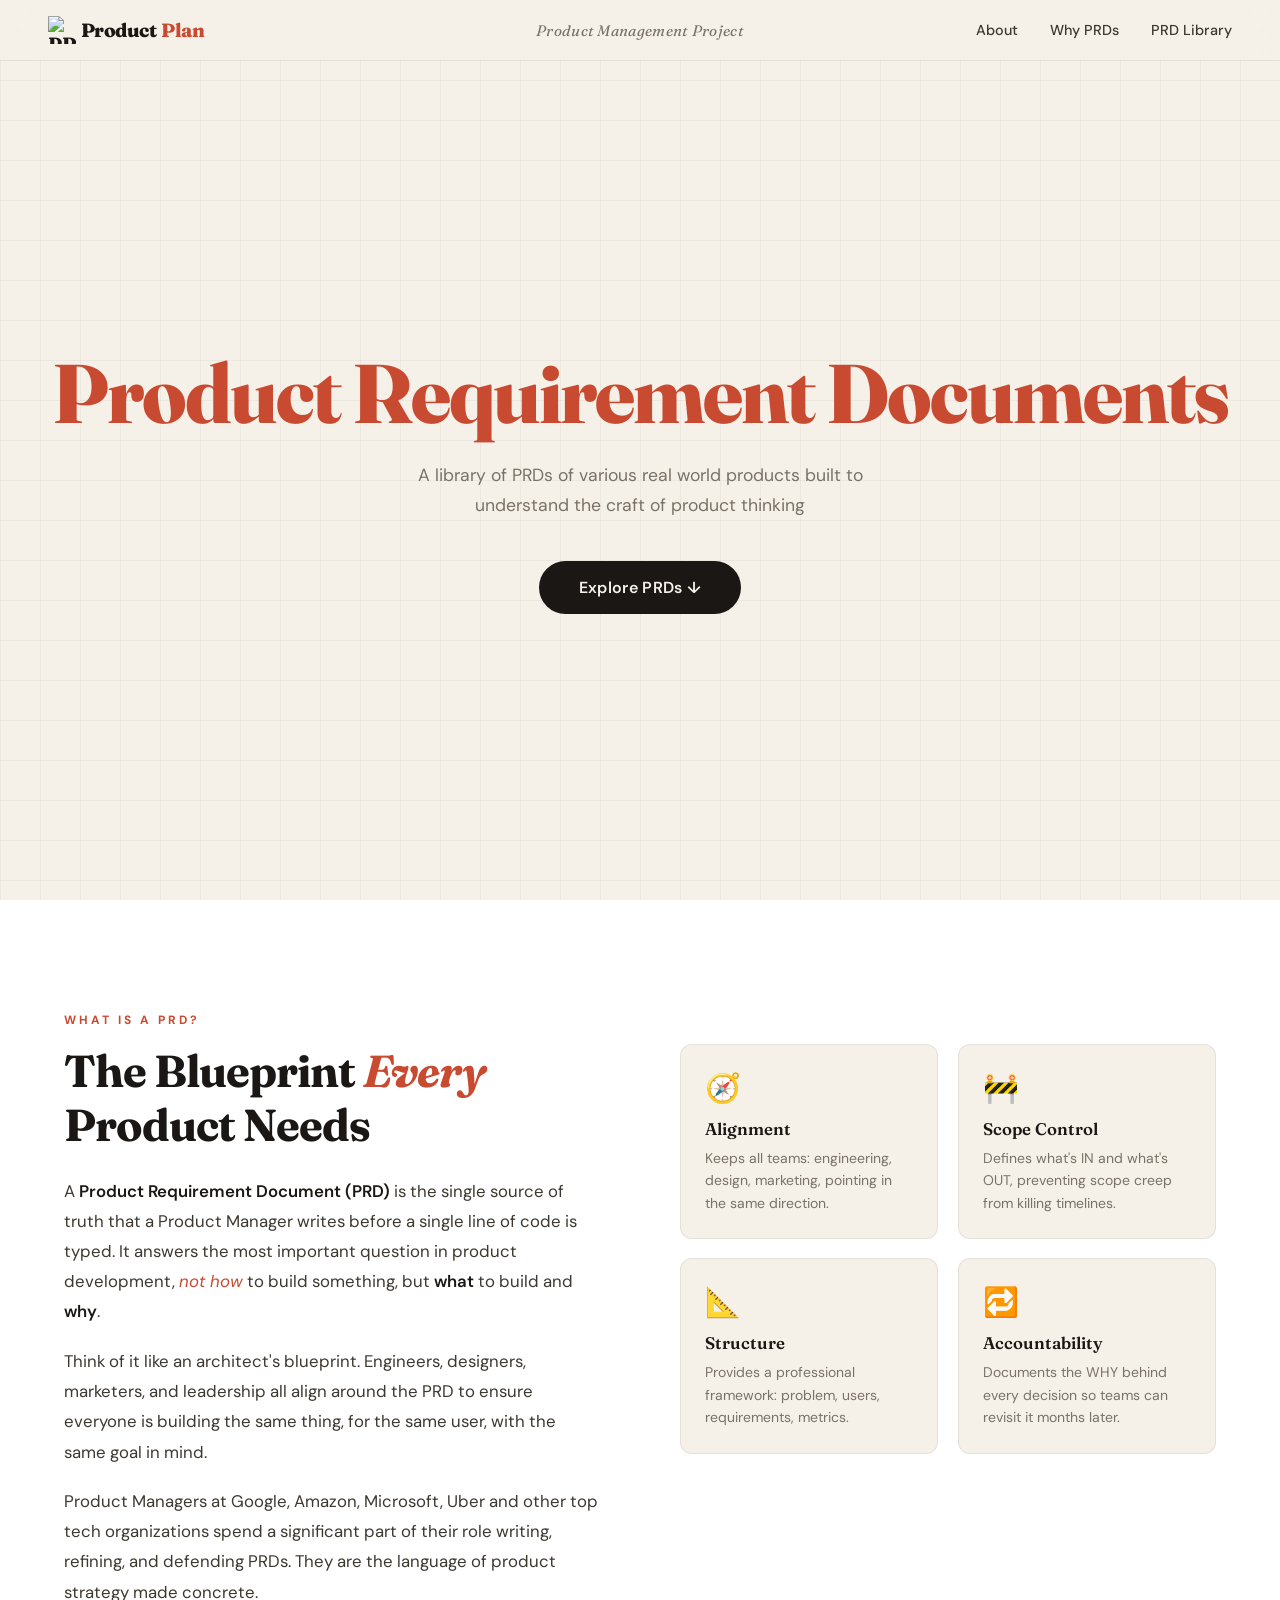
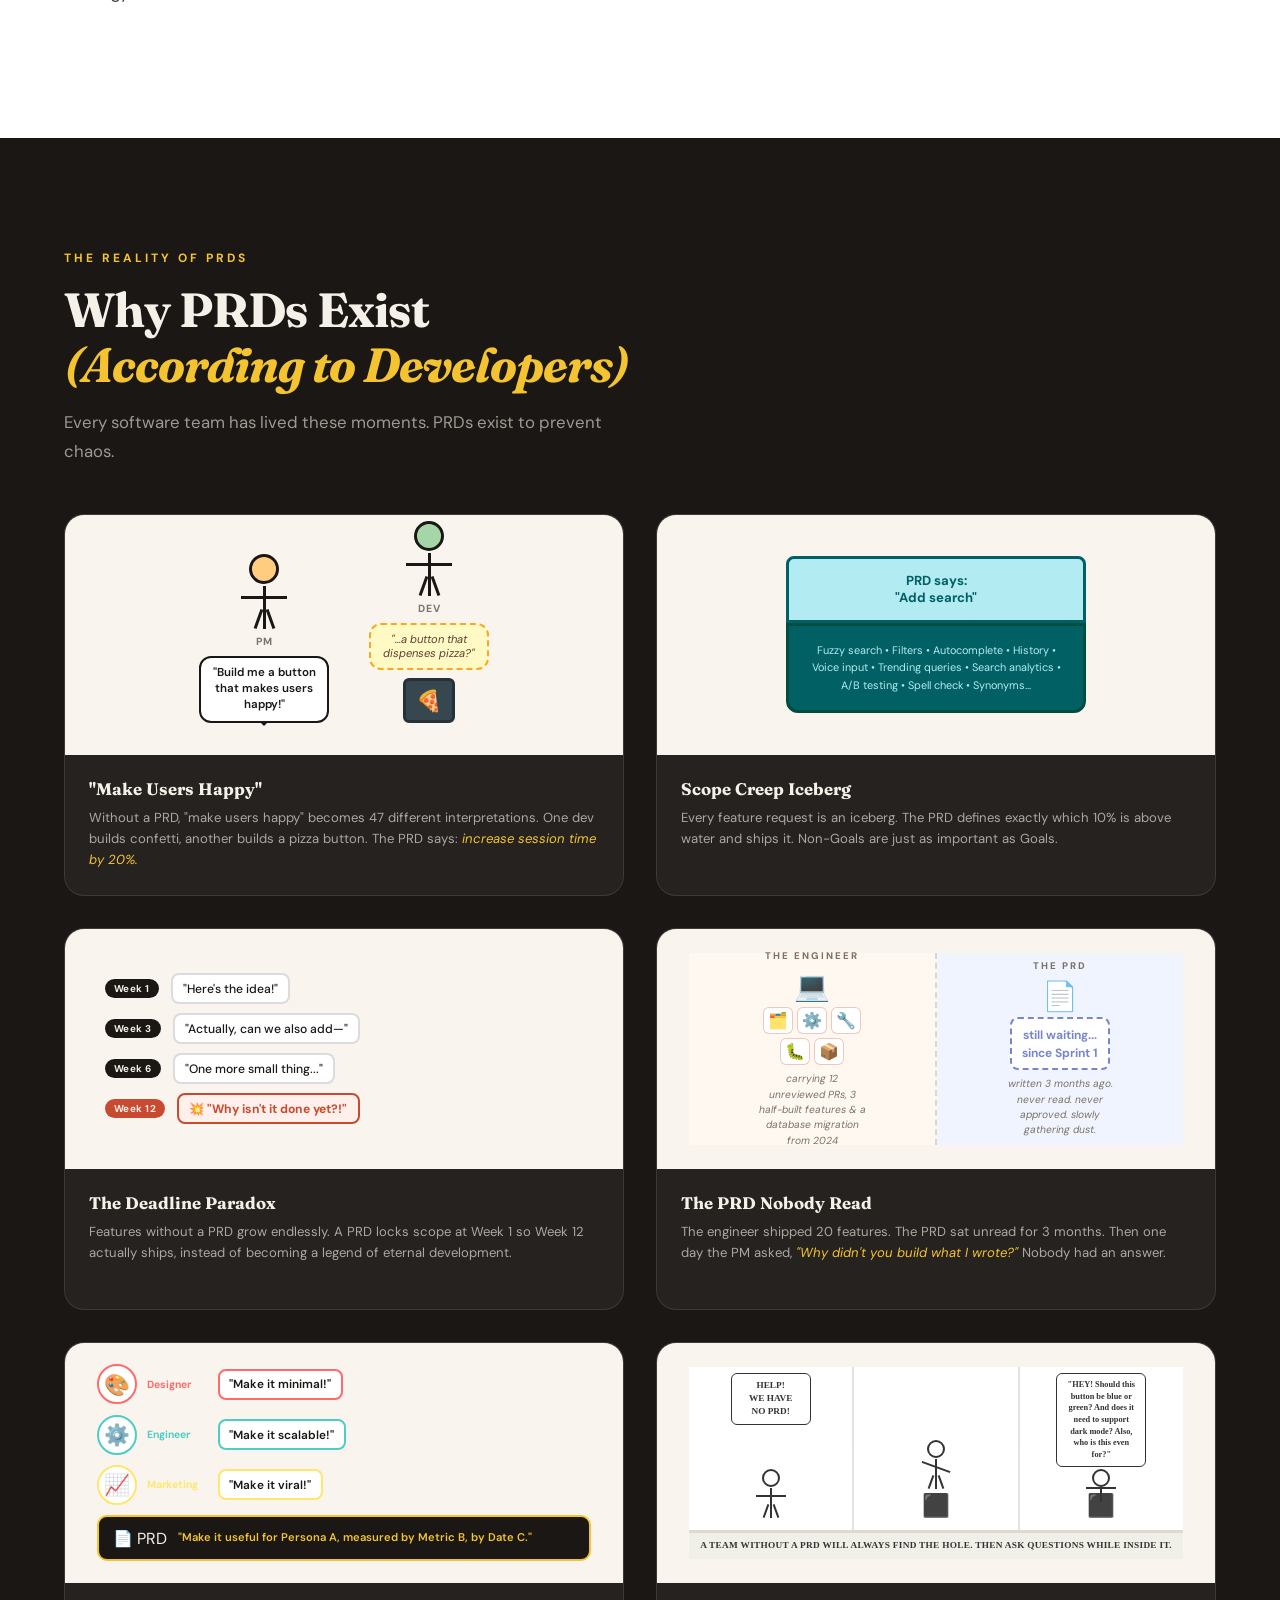
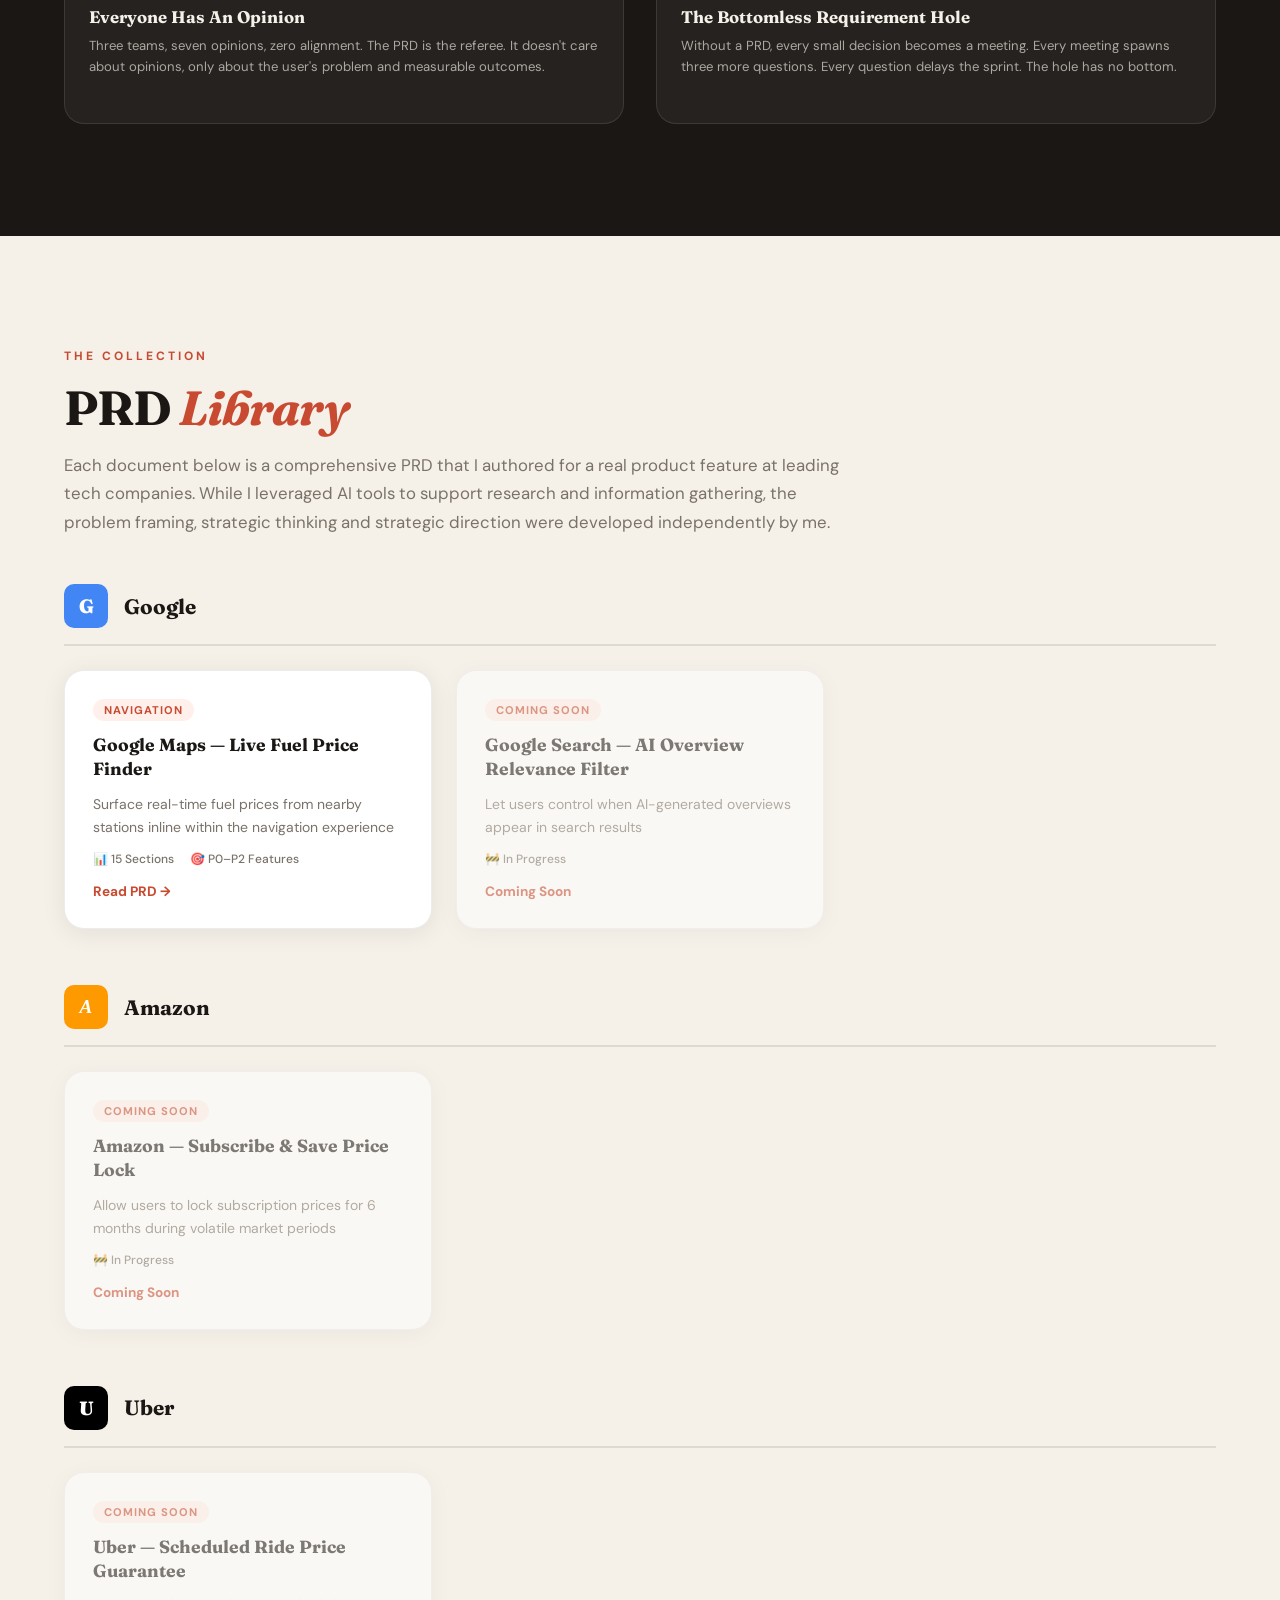
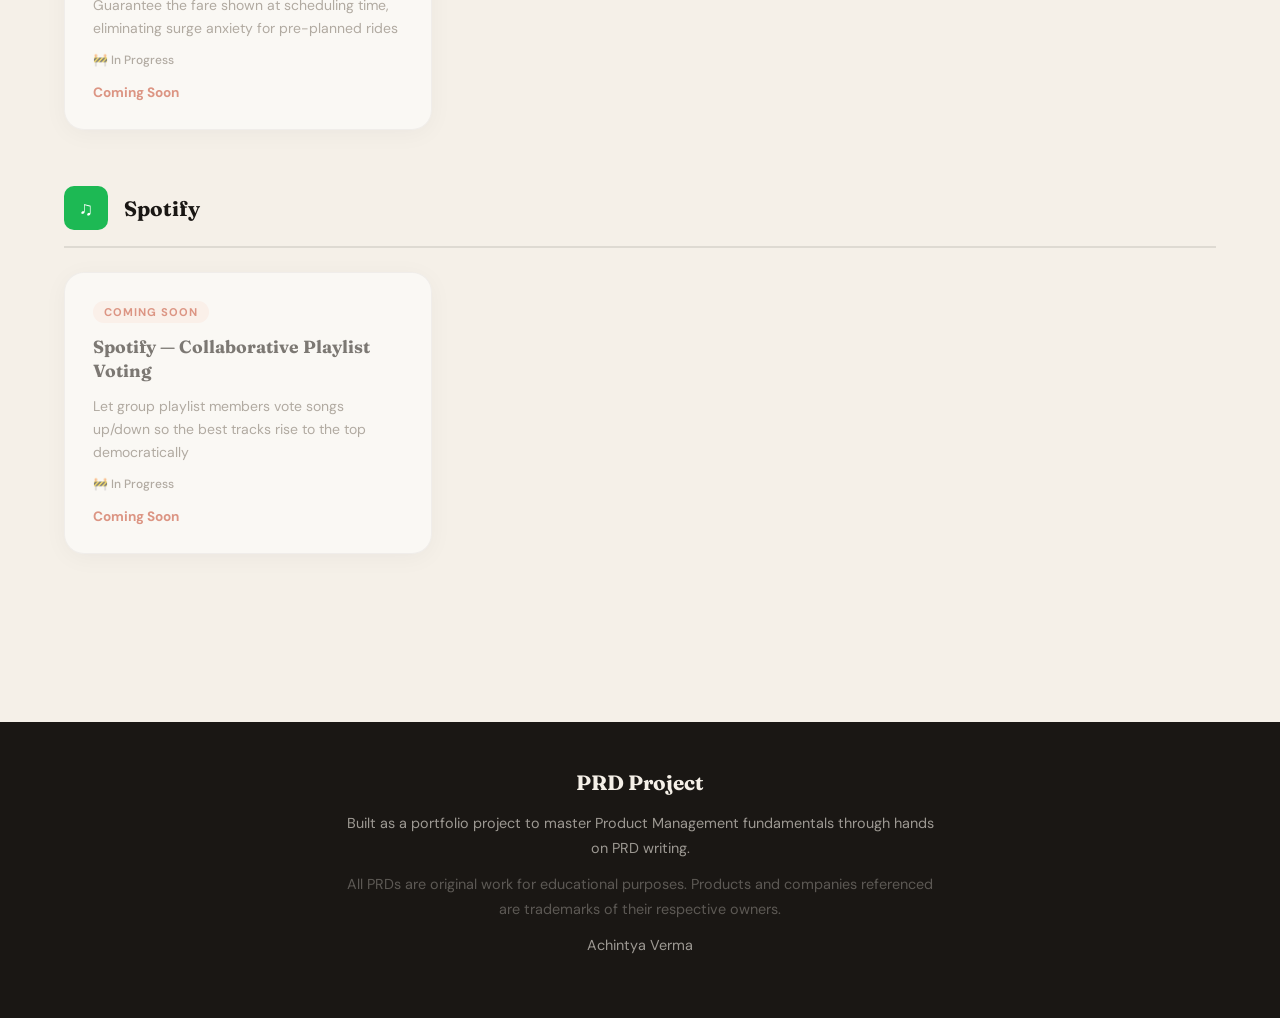
==== index.html @ 8b366113 "Updated code 2" ====
<!DOCTYPE html>
<html lang="en">
<head>
  <meta charset="UTF-8" />
  <meta name="viewport" content="width=device-width, initial-scale=1.0"/>
  <title>PRD Project — Product Requirement Documents</title>
  <link rel="stylesheet" href="style.css" />
  <link rel="preconnect" href="https://fonts.googleapis.com">
  <link rel="preconnect" href="https://fonts.gstatic.com" crossorigin>
  <link href="https://fonts.googleapis.com/css2?family=Fraunces:ital,opsz,wght@0,9..144,300;0,9..144,600;0,9..144,800;1,9..144,400&family=DM+Sans:wght@300;400;500&display=swap" rel="stylesheet">
</head>
<body>

  <!-- NAV -->
  <nav class="navbar">
    <a href="index.html" class="nav-logo">
      <img src="https://cdn-icons-png.flaticon.com/512/2921/2921222.png" alt="PRD Logo" class="nav-logo-img"/>
      Product <span>Plan</span>
    </a>
    <div class="nav-center">
      <span class="nav-tagline">Product Management Project</span>
    </div>
    <div class="nav-links">
      <a href="#about">About</a>
      <a href="#comics">Why PRDs</a>
      <a href="#prds">PRD Library</a>
    </div>
  </nav>

  <!-- HERO -->
  <header class="hero">
    <div class="hero-bg-grid"></div>
    <div class="hero-content">
      <h1 class="hero-title">Product Requirement Documents</h1>
      <p class="hero-subtitle">A library of PRDs of various real world products built to understand the craft of product thinking</p>
      <a href="#prds" class="hero-cta">Explore PRDs ↓</a>
    </div>
  </header>

  <!-- ABOUT PRDs -->
  <section class="about" id="about">
    <div class="section-label">What is a PRD?</div>
    <div class="about-grid">
      <div class="about-text">
        <h2>The Blueprint <em>Every</em> Product Needs</h2>
        <p>A <strong>Product Requirement Document (PRD)</strong> is the single source of truth that a Product Manager writes before a single line of code is typed. It answers the most important question in product development, <em>not how</em> to build something, but <strong>what</strong> to build and <strong>why</strong>.</p>
        <p>Think of it like an architect's blueprint. Engineers, designers, marketers, and leadership all align around the PRD to ensure everyone is building the same thing, for the same user, with the same goal in mind.</p>
        <p>Product Managers at Google, Amazon, Microsoft, Uber and other top tech organizations spend a significant part of their role writing, refining, and defending PRDs. They are the language of product strategy made concrete.</p>
      </div>
      <div class="about-cards">
        <div class="info-card">
          <span class="card-icon">🧭</span>
          <h3>Alignment</h3>
          <p>Keeps all teams: engineering, design, marketing, pointing in the same direction.</p>
        </div>
        <div class="info-card">
          <span class="card-icon">🚧</span>
          <h3>Scope Control</h3>
          <p>Defines what's IN and what's OUT, preventing scope creep from killing timelines.</p>
        </div>
        <div class="info-card">
          <span class="card-icon">📐</span>
          <h3>Structure</h3>
          <p>Provides a professional framework: problem, users, requirements, metrics.</p>
        </div>
        <div class="info-card">
          <span class="card-icon">🔁</span>
          <h3>Accountability</h3>
          <p>Documents the WHY behind every decision so teams can revisit it months later.</p>
        </div>
      </div>
    </div>
  </section>

  <!-- COMIC SECTION -->
  <section class="comics" id="comics">
    <div class="section-label">The Reality of PRDs</div>
    <h2 class="section-title">Why PRDs Exist<br/><em>(According to Developers)</em></h2>
    <p class="section-subtitle">Every software team has lived these moments. PRDs exist to prevent chaos.</p>

    <div class="comics-grid">

      <!-- Comic 1 — Make Users Happy -->
      <div class="comic-card">
        <div class="comic-illustration">
          <div class="comic-scene scene-1">
            <div class="comic-panel">
              <div class="stick-figure pm">
                <div class="head"></div><div class="body"></div><div class="arms"></div><div class="legs"></div>
                <div class="label">PM</div>
              </div>
              <div class="speech-bubble">"Build me a button that makes users happy!"</div>
            </div>
            <div class="comic-panel">
              <div class="stick-figure dev">
                <div class="head"></div><div class="body"></div><div class="arms"></div><div class="legs"></div>
                <div class="label">DEV</div>
              </div>
              <div class="thought-bubble">"...a button that dispenses pizza?"</div>
              <div class="monitor">
                <div class="screen">🍕</div>
              </div>
            </div>
          </div>
        </div>
        <div class="comic-caption">
          <h3>"Make Users Happy"</h3>
          <p>Without a PRD, "make users happy" becomes 47 different interpretations. One dev builds confetti, another builds a pizza button. The PRD says: <em>increase session time by 20%.</em></p>
        </div>
      </div>

      <!-- Comic 2 — Scope Creep Iceberg -->
      <div class="comic-card">
        <div class="comic-illustration">
          <div class="comic-scene scene-2">
            <div class="iceberg">
              <div class="ice-top">
                <span>PRD says:<br/>"Add search"</span>
              </div>
              <div class="ice-bottom">
                <span>Fuzzy search • Filters • Autocomplete • History • Voice input • Trending queries • Search analytics • A/B testing • Spell check • Synonyms...</span>
              </div>
            </div>
          </div>
        </div>
        <div class="comic-caption">
          <h3>Scope Creep Iceberg</h3>
          <p>Every feature request is an iceberg. The PRD defines exactly which 10% is above water and ships it. Non-Goals are just as important as Goals.</p>
        </div>
      </div>

      <!-- Comic 3 — Deadline Paradox -->
      <div class="comic-card">
        <div class="comic-illustration">
          <div class="comic-scene scene-3">
            <div class="timeline-comic">
              <div class="timeline-item">
                <div class="week-badge">Week 1</div>
                <div class="bubble">"Here's the idea!"</div>
              </div>
              <div class="timeline-item">
                <div class="week-badge">Week 3</div>
                <div class="bubble">"Actually, can we also add—"</div>
              </div>
              <div class="timeline-item">
                <div class="week-badge">Week 6</div>
                <div class="bubble">"One more small thing..."</div>
              </div>
              <div class="timeline-item boom">
                <div class="week-badge red">Week 12</div>
                <div class="bubble red-bubble">💥 "Why isn't it done yet?!"</div>
              </div>
            </div>
          </div>
        </div>
        <div class="comic-caption">
          <h3>The Deadline Paradox</h3>
          <p>Features without a PRD grow endlessly. A PRD locks scope at Week 1 so Week 12 actually ships, instead of becoming a legend of eternal development.</p>
        </div>
      </div>

      <!-- Comic 4 — The Side Quest (inspired by reference image) -->
      <div class="comic-card">
        <div class="comic-illustration">
          <div class="comic-scene scene-4">
            <div class="sidequest-comic">
              <div class="sq-panel sq-left">
                <div class="sq-label">THE ENGINEER</div>
                <div class="sq-figure">
                  <div class="sq-character eng-char">
                    <div class="sq-head">💻</div>
                    <div class="sq-body-row">
                      <div class="sq-item">🗂️</div>
                      <div class="sq-item">⚙️</div>
                      <div class="sq-item">🔧</div>
                      <div class="sq-item">🐛</div>
                      <div class="sq-item">📦</div>
                    </div>
                    <div class="sq-caption-inner">carrying 12 unreviewed PRs, 3 half-built features & a database migration from 2024</div>
                  </div>
                </div>
              </div>
              <div class="sq-divider"></div>
              <div class="sq-panel sq-right">
                <div class="sq-label">THE PRD</div>
                <div class="sq-figure">
                  <div class="sq-character prd-char">
                    <div class="sq-head">📄</div>
                    <div class="sq-waiting">still waiting...<br/>since Sprint 1</div>
                    <div class="sq-caption-inner">written 3 months ago. never read. never approved. slowly gathering dust.</div>
                  </div>
                </div>
              </div>
            </div>
          </div>
        </div>
        <div class="comic-caption">
          <h3>The PRD Nobody Read</h3>
          <p>The engineer shipped 20 features. The PRD sat unread for 3 months. Then one day the PM asked, <em>"Why didn't you build what I wrote?"</em> Nobody had an answer.</p>
        </div>
      </div>

      <!-- Comic 5 — Everyone has an opinion -->
      <div class="comic-card">
        <div class="comic-illustration">
          <div class="comic-scene scene-5">
            <div class="team-chaos">
              <div class="chaos-figure" style="--c:#FF6B6B">
                <div class="chaos-head">🎨</div>
                <div class="chaos-label">Designer</div>
                <div class="chaos-thought">"Make it minimal!"</div>
              </div>
              <div class="chaos-figure" style="--c:#4ECDC4">
                <div class="chaos-head">⚙️</div>
                <div class="chaos-label">Engineer</div>
                <div class="chaos-thought">"Make it scalable!"</div>
              </div>
              <div class="chaos-figure" style="--c:#FFE66D">
                <div class="chaos-head">📈</div>
                <div class="chaos-label">Marketing</div>
                <div class="chaos-thought">"Make it viral!"</div>
              </div>
              <div class="prd-hero">
                <div class="prd-badge">📄 PRD</div>
                <div class="prd-text">"Make it useful for Persona A, measured by Metric B, by Date C."</div>
              </div>
            </div>
          </div>
        </div>
        <div class="comic-caption">
          <h3>Everyone Has An Opinion</h3>
          <p>Three teams, seven opinions, zero alignment. The PRD is the referee. It doesn't care about opinions, only about the user's problem and measurable outcomes.</p>
        </div>
      </div>

      <!-- Comic 6 — The "Help I fell down a hole" inspired comic -->
      <div class="comic-card">
        <div class="comic-illustration">
          <div class="comic-scene scene-6">
            <div class="xkcd-comic">
              <div class="xkcd-panel xkcd-p1">
                <div class="xkcd-stick">
                  <div class="xk-head"></div><div class="xk-body"></div><div class="xk-arms"></div><div class="xk-legs"></div>
                </div>
                <div class="xkcd-bubble">HELP!<br/>WE HAVE<br/>NO PRD!</div>
              </div>
              <div class="xkcd-panel xkcd-p2">
                <div class="xkcd-stick running">
                  <div class="xk-head"></div><div class="xk-body"></div><div class="xk-arms"></div><div class="xk-legs"></div>
                </div>
                <div class="xkcd-hole">⬛</div>
              </div>
              <div class="xkcd-panel xkcd-p3">
                <div class="xkcd-stick crouching">
                  <div class="xk-head"></div><div class="xk-body short"></div><div class="xk-arms"></div>
                </div>
                <div class="xkcd-hole">⬛</div>
                <div class="xkcd-bubble small">"HEY! Should this button be blue or green? And does it need to support dark mode? Also, who is this even for?"</div>
              </div>
            </div>
            <div class="xkcd-caption-bar">A TEAM WITHOUT A PRD WILL ALWAYS FIND THE HOLE. THEN ASK QUESTIONS WHILE INSIDE IT.</div>
          </div>
        </div>
        <div class="comic-caption">
          <h3>The Bottomless Requirement Hole</h3>
          <p>Without a PRD, every small decision becomes a meeting. Every meeting spawns three more questions. Every question delays the sprint. The hole has no bottom.</p>
        </div>
      </div>

    </div>
  </section>

  <!-- PRD LIBRARY -->
  <section class="prd-library" id="prds">
    <div class="section-label">The Collection</div>
    <h2 class="section-title">PRD <em>Library</em></h2>
    <p class="section-subtitle">Each document below is a comprehensive PRD that 
    I authored for a real product feature at leading tech companies. While I leveraged AI tools to support 
    research and information gathering, the problem framing, strategic thinking and strategic direction were 
    developed independently by me.</p>

    <div class="company-group">
      <div class="company-header">
        <div class="company-logo google">G</div>
        <h3>Google</h3>
      </div>
      <div class="prd-cards">
        <a href="pages/google-maps-fuel.html" class="prd-card">
          <div class="prd-card-tag">Navigation</div>
          <h4>Google Maps — Live Fuel Price Finder</h4>
          <p>Surface real-time fuel prices from nearby stations inline within the navigation experience</p>
          <div class="prd-card-meta">
            <span>📊 15 Sections</span>
            <span>🎯 P0–P2 Features</span>
          </div>
          <div class="prd-card-arrow">Read PRD →</div>
        </a>
        <a href="pages/coming-soon.html" class="prd-card faded">
          <div class="prd-card-tag">Coming Soon</div>
          <h4>Google Search — AI Overview Relevance Filter</h4>
          <p>Let users control when AI-generated overviews appear in search results</p>
          <div class="prd-card-meta"><span>🚧 In Progress</span></div>
          <div class="prd-card-arrow">Coming Soon</div>
        </a>
      </div>
    </div>

    <div class="company-group">
      <div class="company-header">
        <div class="company-logo amazon">A</div>
        <h3>Amazon</h3>
      </div>
      <div class="prd-cards">
        <a href="pages/coming-soon.html" class="prd-card faded">
          <div class="prd-card-tag">Coming Soon</div>
          <h4>Amazon — Subscribe &amp; Save Price Lock</h4>
          <p>Allow users to lock subscription prices for 6 months during volatile market periods</p>
          <div class="prd-card-meta"><span>🚧 In Progress</span></div>
          <div class="prd-card-arrow">Coming Soon</div>
        </a>
      </div>
    </div>

    <div class="company-group">
      <div class="company-header">
        <div class="company-logo uber">U</div>
        <h3>Uber</h3>
      </div>
      <div class="prd-cards">
        <a href="pages/coming-soon.html" class="prd-card faded">
          <div class="prd-card-tag">Coming Soon</div>
          <h4>Uber — Scheduled Ride Price Guarantee</h4>
          <p>Guarantee the fare shown at scheduling time, eliminating surge anxiety for pre-planned rides</p>
          <div class="prd-card-meta"><span>🚧 In Progress</span></div>
          <div class="prd-card-arrow">Coming Soon</div>
        </a>
      </div>
    </div>

    <div class="company-group">
      <div class="company-header">
        <div class="company-logo spotify">♫</div>
        <h3>Spotify</h3>
      </div>
      <div class="prd-cards">
        <a href="pages/coming-soon.html" class="prd-card faded">
          <div class="prd-card-tag">Coming Soon</div>
          <h4>Spotify — Collaborative Playlist Voting</h4>
          <p>Let group playlist members vote songs up/down so the best tracks rise to the top democratically</p>
          <div class="prd-card-meta"><span>🚧 In Progress</span></div>
          <div class="prd-card-arrow">Coming Soon</div>
        </a>
      </div>
    </div>

  </section>

  <!-- FOOTER -->
  <footer class="footer">
    <div class="footer-inner">
      <div class="footer-brand">PRD Project</div>
      <p>Built as a portfolio project to master Product Management fundamentals through hands on PRD writing.</p>
      <p class="footer-note">All PRDs are original work for educational purposes. Products and companies referenced are trademarks of their respective owners.</p>
      <p>Achintya Verma</p>
    </div>
  </footer>

</body>
</html>
---- style.css ----
/* =========================================
   PRD PROJECT — Global Stylesheet
   Theme: Editorial / Magazine meets Tech
   Fonts: Fraunces (display) + DM Sans (body)
   ========================================= */

:root {
  --cream: #F5F0E8;
  --cream-dark: #EDE8DC;
  --ink: #1A1714;
  --ink-light: #3D3830;
  --ink-muted: #7A7268;
  --accent: #C84B31;
  --accent-warm: #E8652A;
  --accent-light: #FFF0EB;
  --green: #2D6A4F;
  --green-light: #E8F4EF;
  --blue: #1B4F8A;
  --blue-light: #EAF1FB;
  --yellow: #F4C430;
  --yellow-light: #FEFAE0;

  --radius: 12px;
  --radius-lg: 20px;
  --shadow: 0 4px 24px rgba(26,23,20,0.08);
  --shadow-hover: 0 12px 40px rgba(26,23,20,0.16);
}

* { margin: 0; padding: 0; box-sizing: border-box; }
html { scroll-behavior: smooth; }

body {
  font-family: 'DM Sans', sans-serif;
  background: var(--cream);
  color: var(--ink);
  overflow-x: hidden;
}

h1, h2, h3 { font-family: 'Fraunces', serif; }
em { font-style: italic; color: var(--accent); }

/* ============ NAVBAR ============ */
.navbar {
  position: fixed;
  top: 0; left: 0; right: 0;
  z-index: 100;
  display: grid;
  grid-template-columns: 1fr 1fr 1fr;
  align-items: center;
  padding: 1rem 3rem;
  background: rgba(245, 240, 232, 0.92);
  backdrop-filter: blur(12px);
  border-bottom: 1px solid rgba(26,23,20,0.08);
}

.nav-logo {
  display: flex;
  align-items: center;
  gap: 0.3rem;
  font-family: 'Fraunces', serif;
  font-size: 1.2rem;
  font-weight: 800;
  color: var(--ink);
  text-decoration: none;
  letter-spacing: -0.5px;
  justify-self: start;
}
.nav-logo-img {
  width: 28px;
  height: 28px;
  object-fit: contain;
}
.nav-logo span { color: var(--accent); }

.nav-center {
  justify-self: center;
  text-align: center;
}
.nav-tagline {
  font-family: 'Fraunces', serif;
  font-size: 0.95rem;
  font-weight: 400;
  font-style: italic;
  color: var(--ink-muted);
  letter-spacing: 0.3px;
  white-space: nowrap;
}

.nav-links {
  display: flex;
  gap: 2rem;
  justify-self: end;
}
.nav-links a {
  font-size: 0.9rem;
  font-weight: 500;
  color: var(--ink-light);
  text-decoration: none;
  transition: color 0.2s;
}
.nav-links a:hover { color: var(--accent); }

/* ============ HERO ============ */
.hero {
  min-height: 100vh;
  display: flex;
  align-items: center;
  justify-content: center;
  padding: 8rem 4rem 4rem;
  position: relative;
  overflow: hidden;
}

.hero-bg-grid {
  position: absolute;
  inset: 0;
  background-image:
    linear-gradient(rgba(26,23,20,0.04) 1px, transparent 1px),
    linear-gradient(90deg, rgba(26,23,20,0.04) 1px, transparent 1px);
  background-size: 40px 40px;
  pointer-events: none;
}

.hero-content {
  position: relative;
  z-index: 1;
  text-align: center;
  max-width: 900px;
  display: flex;
  flex-direction: column;
  align-items: center;
}

.hero-title {
  font-size: clamp(3rem, 6.5vw, 5.5rem);
  font-weight: 800;
  line-height: 1.05;
  letter-spacing: -2px;
  color: #C84B31;
  margin-bottom: 1.5rem;
  white-space: nowrap;
}
.hero-title em {
  font-style: italic;
  font-weight: 300;
}

.hero-subtitle {
  font-size: 1.1rem;
  line-height: 1.7;
  color: var(--ink-muted);
  max-width: 520px;
  margin-bottom: 2.5rem;
  text-align: center;
}

.hero-cta {
  display: inline-block;
  background: var(--ink);
  color: var(--cream);
  padding: 1rem 2.5rem;
  border-radius: 999px;
  font-weight: 600;
  font-size: 1rem;
  text-decoration: none;
  transition: all 0.3s;
  letter-spacing: 0.3px;
}
.hero-cta:hover {
  background: var(--accent);
  transform: translateY(-2px);
  box-shadow: 0 8px 32px rgba(200,75,49,0.3);
}

/* ============ SECTION COMMONS ============ */
.section-label {
  font-size: 0.75rem;
  font-weight: 700;
  letter-spacing: 3px;
  text-transform: uppercase;
  color: var(--accent);
  margin-bottom: 1rem;
}

.section-title {
  font-size: clamp(2rem, 4vw, 3rem);
  font-weight: 700;
  letter-spacing: -1px;
  line-height: 1.15;
  margin-bottom: 1rem;
  color: var(--ink);
}

.section-subtitle {
  font-size: 1.05rem;
  color: var(--ink-muted);
  line-height: 1.7;
  max-width: 560px;
  margin-bottom: 3rem;
}

/* ============ ABOUT ============ */
.about {
  padding: 7rem 4rem;
  background: white;
}

.about-grid {
  display: grid;
  grid-template-columns: 1fr 1fr;
  gap: 5rem;
  align-items: start;
  max-width: 1200px;
  margin: 0 auto;
}

.about-text h2 {
  font-size: clamp(2rem, 3.5vw, 2.8rem);
  font-weight: 700;
  letter-spacing: -1px;
  line-height: 1.2;
  margin-bottom: 1.5rem;
}

.about-text p {
  font-size: 1.05rem;
  line-height: 1.8;
  color: var(--ink-light);
  margin-bottom: 1.2rem;
}
.about-text strong { color: var(--ink); font-weight: 600; }

.about-cards {
  display: grid;
  grid-template-columns: 1fr 1fr;
  gap: 1.2rem;
}

.info-card {
  background: var(--cream);
  border-radius: var(--radius);
  padding: 1.5rem;
  border: 1px solid rgba(26,23,20,0.07);
  transition: all 0.25s;
}
.info-card:hover {
  transform: translateY(-4px);
  box-shadow: var(--shadow);
  background: white;
}
.card-icon { font-size: 1.8rem; display: block; margin-bottom: 0.75rem; }
.info-card h3 {
  font-family: 'Fraunces', serif;
  font-size: 1.05rem;
  font-weight: 600;
  margin-bottom: 0.5rem;
  color: var(--ink);
}
.info-card p {
  font-size: 0.875rem;
  line-height: 1.6;
  color: var(--ink-muted);
}

/* ============ COMICS ============ */
.comics {
  padding: 7rem 4rem;
  background: var(--ink);
  color: var(--cream);
}
.comics .section-label { color: var(--yellow); }
.comics .section-title { color: var(--cream); }
.comics .section-title em { color: var(--yellow); }
.comics .section-subtitle { color: rgba(245,240,232,0.6); }

.comics-grid {
  display: grid;
  grid-template-columns: 1fr 1fr;
  gap: 2rem;
  max-width: 1200px;
  margin: 0 auto;
}

.comic-card {
  background: rgba(255,255,255,0.05);
  border: 1px solid rgba(255,255,255,0.1);
  border-radius: var(--radius-lg);
  overflow: hidden;
  transition: all 0.3s;
  display: flex;
  flex-direction: column;
}
.comic-card:hover {
  background: rgba(255,255,255,0.08);
  transform: translateY(-4px);
  box-shadow: 0 16px 48px rgba(0,0,0,0.4);
}

/* Fixed equal heights for illustration + caption */
.comic-illustration {
  background: #F9F5EE;
  height: 240px;
  display: flex;
  align-items: center;
  justify-content: center;
  padding: 1.5rem 2rem;
  position: relative;
  overflow: hidden;
  flex-shrink: 0;
}

.comic-caption {
  padding: 1.5rem;
  height: 140px;
  display: flex;
  flex-direction: column;
  justify-content: flex-start;
  overflow: hidden;
}
.comic-caption h3 {
  font-family: 'Fraunces', serif;
  font-size: 1.05rem;
  font-weight: 700;
  color: var(--cream);
  margin-bottom: 0.5rem;
  flex-shrink: 0;
}
.comic-caption p {
  font-size: 0.82rem;
  line-height: 1.6;
  color: rgba(245,240,232,0.65);
  overflow: hidden;
  display: -webkit-box;
  -webkit-line-clamp: 3;
  -webkit-box-orient: vertical;
}
.comic-caption em { color: var(--yellow); font-style: italic; }

/* All comic scenes — center content */
.comic-scene {
  display: flex;
  align-items: center;
  justify-content: center;
  width: 100%;
  height: 100%;
}

/* Scene 1 — Stick figures */
.comic-scene.scene-1 {
  gap: 2.5rem;
  align-items: flex-end;
  padding-bottom: 0.5rem;
}

.comic-panel {
  display: flex;
  flex-direction: column;
  align-items: center;
  gap: 0.5rem;
}

.stick-figure {
  position: relative;
  display: flex;
  flex-direction: column;
  align-items: center;
  gap: 2px;
}
.stick-figure .head {
  width: 30px; height: 30px;
  border-radius: 50%;
  border: 3px solid var(--ink);
  background: #FFE0B2;
}
.stick-figure .body { width: 3px; height: 32px; background: var(--ink); }
.stick-figure .arms {
  width: 46px; height: 3px;
  background: var(--ink);
  margin-top: -24px;
}
.stick-figure .legs {
  width: 3px; height: 28px;
  background: var(--ink);
  position: relative;
}
.stick-figure .legs::before,
.stick-figure .legs::after {
  content: '';
  position: absolute;
  bottom: 0;
  width: 3px; height: 20px;
  background: var(--ink);
}
.stick-figure .legs::before { transform: rotate(20deg); left: -6px; }
.stick-figure .legs::after { transform: rotate(-20deg); right: -6px; }
.stick-figure .label {
  font-size: 0.65rem;
  font-weight: 700;
  color: var(--ink-muted);
  margin-top: 4px;
  letter-spacing: 1px;
}
.stick-figure.pm .head { background: #FFCC80; }
.stick-figure.dev .head { background: #A5D6A7; }

.speech-bubble {
  background: white;
  border: 2px solid var(--ink);
  border-radius: 12px;
  padding: 0.45rem 0.65rem;
  font-size: 0.72rem;
  font-weight: 600;
  color: var(--ink);
  max-width: 130px;
  text-align: center;
  position: relative;
  line-height: 1.4;
}
.speech-bubble::after {
  content: '';
  position: absolute;
  bottom: -10px;
  left: 50%;
  transform: translateX(-50%);
  border: 5px solid transparent;
  border-top-color: var(--ink);
}

.thought-bubble {
  background: #FFF9C4;
  border: 2px dashed #F9A825;
  border-radius: 12px;
  padding: 0.45rem 0.65rem;
  font-size: 0.7rem;
  font-style: italic;
  color: #5D4037;
  max-width: 120px;
  text-align: center;
}

.monitor {
  background: #37474F;
  border-radius: 6px;
  padding: 6px 10px;
  border: 3px solid #263238;
}
.monitor .screen { font-size: 1.3rem; display: block; }

/* Scene 2 — Iceberg */
.comic-scene.scene-2 { align-items: center; }
.iceberg { width: 100%; max-width: 300px; }
.ice-top {
  background: #B2EBF2;
  border: 3px solid #006064;
  border-radius: 8px 8px 0 0;
  padding: 0.85rem;
  text-align: center;
  font-size: 0.82rem;
  font-weight: 700;
  color: #006064;
  min-height: 56px;
  display: flex;
  align-items: center;
  justify-content: center;
}
.ice-bottom {
  background: #006064;
  border: 3px solid #004D40;
  border-radius: 0 0 12px 12px;
  padding: 1rem;
  text-align: center;
  font-size: 0.68rem;
  color: #B2EBF2;
  line-height: 1.6;
  min-height: 90px;
  display: flex;
  align-items: center;
  justify-content: center;
}

/* Scene 3 — Timeline */
.comic-scene.scene-3 { align-items: center; }
.timeline-comic {
  display: flex;
  flex-direction: column;
  gap: 0.55rem;
  width: 100%;
  padding: 0 0.5rem;
}
.timeline-item {
  display: flex;
  align-items: center;
  gap: 0.75rem;
}
.week-badge {
  background: var(--ink);
  color: var(--cream);
  font-size: 0.62rem;
  font-weight: 700;
  padding: 0.2rem 0.55rem;
  border-radius: 999px;
  white-space: nowrap;
  letter-spacing: 0.5px;
  flex-shrink: 0;
}
.week-badge.red { background: var(--accent); }
.bubble {
  background: white;
  border: 2px solid rgba(26,23,20,0.15);
  border-radius: 8px;
  padding: 0.35rem 0.65rem;
  font-size: 0.76rem;
  color: var(--ink);
  font-weight: 500;
}
.red-bubble {
  background: #FFF0EB;
  border-color: var(--accent);
  color: var(--accent);
  font-weight: 700;
}
.timeline-item.boom .bubble { animation: shake 0.5s ease-in-out infinite; }
@keyframes shake {
  0%, 100% { transform: rotate(0deg); }
  25% { transform: rotate(-1deg); }
  75% { transform: rotate(1deg); }
}

/* Scene 4 — Side Quest (The PRD Nobody Read) */
.comic-scene.scene-4 { align-items: stretch; padding: 0; }
.sidequest-comic {
  display: flex;
  width: 100%;
  height: 100%;
  align-items: stretch;
}
.sq-panel {
  flex: 1;
  display: flex;
  flex-direction: column;
  align-items: center;
  justify-content: center;
  padding: 1rem 0.75rem;
  gap: 0.6rem;
}
.sq-left { background: #FFF8F0; border-right: 2px dashed rgba(26,23,20,0.15); }
.sq-right { background: #F0F4FF; }
.sq-divider { display: none; }
.sq-label {
  font-size: 0.6rem;
  font-weight: 800;
  letter-spacing: 2px;
  text-transform: uppercase;
  color: var(--ink-muted);
}
.sq-character {
  display: flex;
  flex-direction: column;
  align-items: center;
  gap: 0.4rem;
}
.sq-head {
  font-size: 1.8rem;
  line-height: 1;
}
.sq-body-row {
  display: flex;
  gap: 0.25rem;
  flex-wrap: wrap;
  justify-content: center;
  max-width: 120px;
}
.sq-item {
  font-size: 1rem;
  background: white;
  border: 1.5px solid rgba(200,75,49,0.3);
  border-radius: 6px;
  padding: 2px 4px;
}
.sq-caption-inner {
  font-size: 0.64rem;
  color: var(--ink-muted);
  text-align: center;
  line-height: 1.5;
  max-width: 110px;
  font-style: italic;
}
.sq-waiting {
  font-size: 0.75rem;
  font-weight: 700;
  color: #7986CB;
  text-align: center;
  line-height: 1.5;
  background: white;
  border: 2px dashed #7986CB;
  border-radius: 8px;
  padding: 0.4rem 0.6rem;
}

/* Scene 5 — Team Chaos */
.comic-scene.scene-5 { align-items: center; }
.team-chaos {
  width: 100%;
  display: flex;
  flex-direction: column;
  gap: 0.65rem;
  align-items: center;
}
.chaos-figure {
  display: flex;
  align-items: center;
  gap: 0.65rem;
  width: 100%;
}
.chaos-head {
  font-size: 1.3rem;
  background: white;
  border: 2px solid var(--c);
  width: 40px; height: 40px;
  border-radius: 50%;
  display: flex;
  align-items: center;
  justify-content: center;
  flex-shrink: 0;
}
.chaos-label {
  font-size: 0.65rem;
  font-weight: 700;
  color: var(--c);
  width: 60px;
  flex-shrink: 0;
}
.chaos-thought {
  background: white;
  border: 2px solid var(--c);
  border-radius: 8px;
  padding: 0.35rem 0.6rem;
  font-size: 0.74rem;
  font-weight: 600;
  color: var(--ink);
}
.prd-hero {
  background: var(--ink);
  border-radius: 10px;
  padding: 0.65rem 0.9rem;
  display: flex;
  align-items: center;
  gap: 0.65rem;
  width: 100%;
  border: 2px solid var(--yellow);
}
.prd-badge { font-size: 1rem; flex-shrink: 0; }
.prd-text {
  font-size: 0.7rem;
  color: var(--yellow);
  font-weight: 600;
  line-height: 1.4;
}

/* Scene 6 — xkcd style "No PRD" comic */
.comic-scene.scene-6 {
  flex-direction: column;
  align-items: stretch;
  padding: 0;
  gap: 0;
}
.xkcd-comic {
  display: flex;
  flex: 1;
  border-bottom: 2px solid rgba(26,23,20,0.12);
}
.xkcd-panel {
  flex: 1;
  border-right: 2px solid rgba(26,23,20,0.12);
  padding: 0.75rem 0.5rem;
  display: flex;
  flex-direction: column;
  align-items: center;
  justify-content: flex-end;
  gap: 0.4rem;
  background: white;
  position: relative;
}
.xkcd-panel:last-child { border-right: none; }

/* xkcd stick figure */
.xkcd-stick {
  display: flex;
  flex-direction: column;
  align-items: center;
  gap: 1px;
  position: relative;
}
.xk-head {
  width: 18px; height: 18px;
  border-radius: 50%;
  border: 2px solid #333;
}
.xk-body { width: 2px; height: 22px; background: #333; }
.xk-arms { width: 30px; height: 2px; background: #333; margin-top: -16px; }
.xk-legs {
  width: 2px; height: 20px;
  background: #333;
  position: relative;
}
.xk-legs::before, .xk-legs::after {
  content: '';
  position: absolute;
  bottom: 0;
  width: 2px; height: 14px;
  background: #333;
}
.xk-legs::before { transform: rotate(20deg); left: -5px; }
.xk-legs::after { transform: rotate(-20deg); right: -5px; }

.xkcd-stick.running .xk-arms { transform: rotate(20deg); }
.xkcd-stick.crouching .xk-body { height: 14px; }
.xk-body.short { height: 14px; }

.xkcd-hole {
  font-size: 1.4rem;
  line-height: 1;
}

.xkcd-bubble {
  background: white;
  border: 1.5px solid #333;
  border-radius: 6px;
  padding: 0.35rem 0.45rem;
  font-size: 0.58rem;
  font-weight: 700;
  color: #333;
  text-align: center;
  line-height: 1.4;
  position: absolute;
  top: 6px;
  left: 50%;
  transform: translateX(-50%);
  width: 80px;
  font-family: 'Comic Sans MS', 'Chalkboard SE', cursive;
}
.xkcd-bubble.small {
  font-size: 0.52rem;
  width: 90px;
  font-weight: 600;
}
.xkcd-caption-bar {
  background: #F0F0E8;
  border-top: 1px solid rgba(26,23,20,0.1);
  padding: 0.4rem 0.6rem;
  font-size: 0.58rem;
  font-weight: 700;
  color: #333;
  text-align: center;
  font-family: 'Comic Sans MS', 'Chalkboard SE', cursive;
  line-height: 1.4;
  letter-spacing: 0.3px;
}

/* ============ PRD LIBRARY ============ */
.prd-library {
  padding: 7rem 4rem;
  background: var(--cream);
}
.prd-library .section-title,
.prd-library .section-subtitle { max-width: 800px; }

.company-group {
  max-width: 1200px;
  margin-left: auto;
  margin-right: auto;
  margin-bottom: 3.5rem;
}

.company-header {
  display: flex;
  align-items: center;
  gap: 1rem;
  margin-bottom: 1.5rem;
  padding-bottom: 1rem;
  border-bottom: 2px solid rgba(26,23,20,0.1);
}

.company-logo {
  width: 44px; height: 44px;
  border-radius: 10px;
  display: flex;
  align-items: center;
  justify-content: center;
  font-size: 1.2rem;
  font-weight: 900;
  font-family: 'Fraunces', serif;
}
.company-logo.google { background: #4285F4; color: white; }
.company-logo.amazon { background: #FF9900; color: white; font-style: italic; font-family: Georgia, serif; }
.company-logo.uber { background: #000; color: white; }
.company-logo.spotify { background: #1DB954; color: white; }

.company-header h3 {
  font-size: 1.3rem;
  font-weight: 700;
  color: var(--ink);
}

.prd-cards {
  display: grid;
  grid-template-columns: repeat(auto-fill, minmax(320px, 1fr));
  gap: 1.5rem;
}

.prd-card {
  background: white;
  border-radius: var(--radius-lg);
  padding: 1.75rem;
  text-decoration: none;
  color: inherit;
  border: 1px solid rgba(26,23,20,0.08);
  transition: all 0.3s;
  display: flex;
  flex-direction: column;
  gap: 0.75rem;
  box-shadow: var(--shadow);
}
.prd-card:hover {
  transform: translateY(-6px);
  box-shadow: var(--shadow-hover);
  border-color: var(--accent);
}
.prd-card.faded { opacity: 0.55; pointer-events: none; }

.prd-card-tag {
  display: inline-block;
  font-size: 0.7rem;
  font-weight: 700;
  letter-spacing: 1px;
  text-transform: uppercase;
  color: var(--accent);
  background: var(--accent-light);
  padding: 0.25rem 0.7rem;
  border-radius: 999px;
  width: fit-content;
}

.prd-card h4 {
  font-family: 'Fraunces', serif;
  font-size: 1.1rem;
  font-weight: 700;
  color: var(--ink);
  line-height: 1.35;
}
.prd-card p {
  font-size: 0.875rem;
  color: var(--ink-muted);
  line-height: 1.65;
  flex-grow: 1;
}
.prd-card-meta { display: flex; gap: 1rem; flex-wrap: wrap; }
.prd-card-meta span { font-size: 0.75rem; color: var(--ink-muted); font-weight: 500; }
.prd-card-arrow { font-size: 0.85rem; font-weight: 700; color: var(--accent); margin-top: 0.25rem; }

/* ============ FOOTER ============ */
.footer {
  background: var(--ink);
  color: rgba(245,240,232,0.6);
  padding: 3rem 4rem;
  text-align: center;
}
.footer-inner { max-width: 600px; margin: 0 auto; }
.footer-brand {
  font-family: 'Fraunces', serif;
  font-size: 1.3rem;
  font-weight: 700;
  color: var(--cream);
  margin-bottom: 1rem;
}
.footer p { font-size: 0.9rem; line-height: 1.7; margin-bottom: 0.75rem; }
.footer-note { font-size: 0.78rem; opacity: 0.5; }

/* ============ PRD DETAIL PAGE ============ */
.prd-page { padding-top: 80px; }

.prd-hero-section {
  background: var(--ink);
  color: var(--cream);
  padding: 5rem 4rem 4rem;
  position: relative;
  overflow: hidden;
}
.prd-hero-section::before {
  content: '';
  position: absolute;
  inset: 0;
  background-image:
    linear-gradient(rgba(255,255,255,0.03) 1px, transparent 1px),
    linear-gradient(90deg, rgba(255,255,255,0.03) 1px, transparent 1px);
  background-size: 40px 40px;
}

.prd-breadcrumb {
  font-size: 0.8rem;
  color: rgba(245,240,232,0.4);
  margin-bottom: 1.5rem;
  position: relative;
}
.prd-breadcrumb a { color: rgba(245,240,232,0.6); text-decoration: none; }
.prd-breadcrumb a:hover { color: var(--yellow); }

.prd-hero-section h1 {
  font-size: clamp(2rem, 4vw, 3.2rem);
  font-weight: 800;
  letter-spacing: -1.5px;
  line-height: 1.15;
  margin-bottom: 1.2rem;
  position: relative;
}
.prd-hero-section .subtitle {
  font-size: 1.1rem;
  color: rgba(245,240,232,0.65);
  max-width: 580px;
  line-height: 1.7;
  position: relative;
}
.prd-meta-row {
  display: flex;
  gap: 1.5rem;
  margin-top: 2rem;
  flex-wrap: wrap;
  position: relative;
}
.prd-meta-chip {
  background: rgba(255,255,255,0.08);
  border: 1px solid rgba(255,255,255,0.12);
  border-radius: 999px;
  padding: 0.4rem 1rem;
  font-size: 0.8rem;
  color: rgba(245,240,232,0.8);
  font-weight: 500;
}

.prd-content {
  max-width: 900px;
  margin: 0 auto;
  padding: 4rem 2rem;
}
.prd-section {
  margin-bottom: 4rem;
  padding-bottom: 3rem;
  border-bottom: 1px solid rgba(26,23,20,0.08);
}
.prd-section:last-child { border-bottom: none; }
.prd-section-label {
  font-size: 0.7rem;
  font-weight: 700;
  letter-spacing: 3px;
  text-transform: uppercase;
  color: var(--accent);
  margin-bottom: 0.6rem;
}
.prd-section h2 {
  font-size: 1.8rem;
  font-weight: 700;
  letter-spacing: -0.5px;
  margin-bottom: 1.5rem;
  color: var(--ink);
}
.prd-section p {
  font-size: 1rem;
  line-height: 1.85;
  color: var(--ink-light);
  margin-bottom: 1.2rem;
}

.prd-table {
  width: 100%;
  border-collapse: collapse;
  margin: 1.5rem 0;
  font-size: 0.9rem;
}
.prd-table th {
  background: var(--ink);
  color: var(--cream);
  padding: 0.75rem 1rem;
  text-align: left;
  font-weight: 600;
  font-size: 0.8rem;
  letter-spacing: 0.5px;
}
.prd-table td {
  padding: 0.85rem 1rem;
  border-bottom: 1px solid rgba(26,23,20,0.07);
  color: var(--ink-light);
  vertical-align: top;
  line-height: 1.6;
}
.prd-table tr:nth-child(even) td { background: rgba(26,23,20,0.02); }
.prd-table tr:hover td { background: var(--accent-light); }

.priority-tag {
  display: inline-block;
  padding: 0.2rem 0.6rem;
  border-radius: 999px;
  font-size: 0.7rem;
  font-weight: 700;
  letter-spacing: 0.5px;
}
.p0 { background: #FFDDD9; color: #C62828; }
.p1 { background: #FFF3CD; color: #856404; }
.p2 { background: #D1F0DC; color: #1B5E20; }

.req-block {
  background: white;
  border-left: 4px solid var(--accent);
  border-radius: 0 var(--radius) var(--radius) 0;
  padding: 1.25rem 1.5rem;
  margin-bottom: 1.2rem;
  box-shadow: var(--shadow);
}
.req-block.p1-block { border-color: #F9A825; }
.req-block.p2-block { border-color: var(--green); }
.req-block .req-id {
  font-size: 0.7rem;
  font-weight: 700;
  color: var(--ink-muted);
  letter-spacing: 1px;
  margin-bottom: 0.4rem;
}
.req-block h4 { font-size: 1rem; font-weight: 700; color: var(--ink); margin-bottom: 0.5rem; }
.req-block p { font-size: 0.9rem; color: var(--ink-light); line-height: 1.7; margin-bottom: 0; }

.user-story-card {
  background: white;
  border: 1px solid rgba(27,79,138,0.15);
  border-radius: var(--radius);
  padding: 1.1rem 1.25rem;
  margin-bottom: 0.75rem;
  font-size: 0.92rem;
  line-height: 1.65;
}
.user-story-card strong { font-weight: 700; }

.persona-card {
  background: white;
  border-radius: var(--radius-lg);
  padding: 1.75rem;
  border: 1px solid rgba(26,23,20,0.08);
  margin-bottom: 1.5rem;
  box-shadow: var(--shadow);
}
.persona-card .persona-header {
  display: flex;
  align-items: center;
  gap: 1rem;
  margin-bottom: 1rem;
}
.persona-avatar {
  width: 52px; height: 52px;
  border-radius: 50%;
  display: flex; align-items: center; justify-content: center;
  font-size: 1.5rem;
  background: var(--cream);
}
.persona-name { font-weight: 700; font-size: 1.05rem; color: var(--ink); }
.persona-role { font-size: 0.8rem; color: var(--ink-muted); margin-top: 2px; }
.persona-card p { font-size: 0.9rem; line-height: 1.7; color: var(--ink-light); margin-bottom: 0.6rem; }
.persona-card p:last-child { margin-bottom: 0; }
.persona-label { font-weight: 600; color: var(--ink); }

/* ============ RESPONSIVE ============ */
@media (max-width: 900px) {
  .navbar { padding: 1rem 1.5rem; grid-template-columns: 1fr 1fr; }
  .nav-center { display: none; }
  .nav-links { display: none; }
  .hero { padding: 6rem 1.5rem 3rem; }
  .hero-title { font-size: clamp(2rem, 8vw, 3.5rem); white-space: normal; }
  .about { padding: 4rem 1.5rem; }
  .about-grid { grid-template-columns: 1fr; gap: 3rem; }
  .comics { padding: 4rem 1.5rem; }
  .comics-grid { grid-template-columns: 1fr; }
  .prd-library { padding: 4rem 1.5rem; }
  .prd-hero-section { padding: 3rem 1.5rem; }
  .prd-content { padding: 2rem 1.5rem; }
  .footer { padding: 2.5rem 1.5rem; }
}
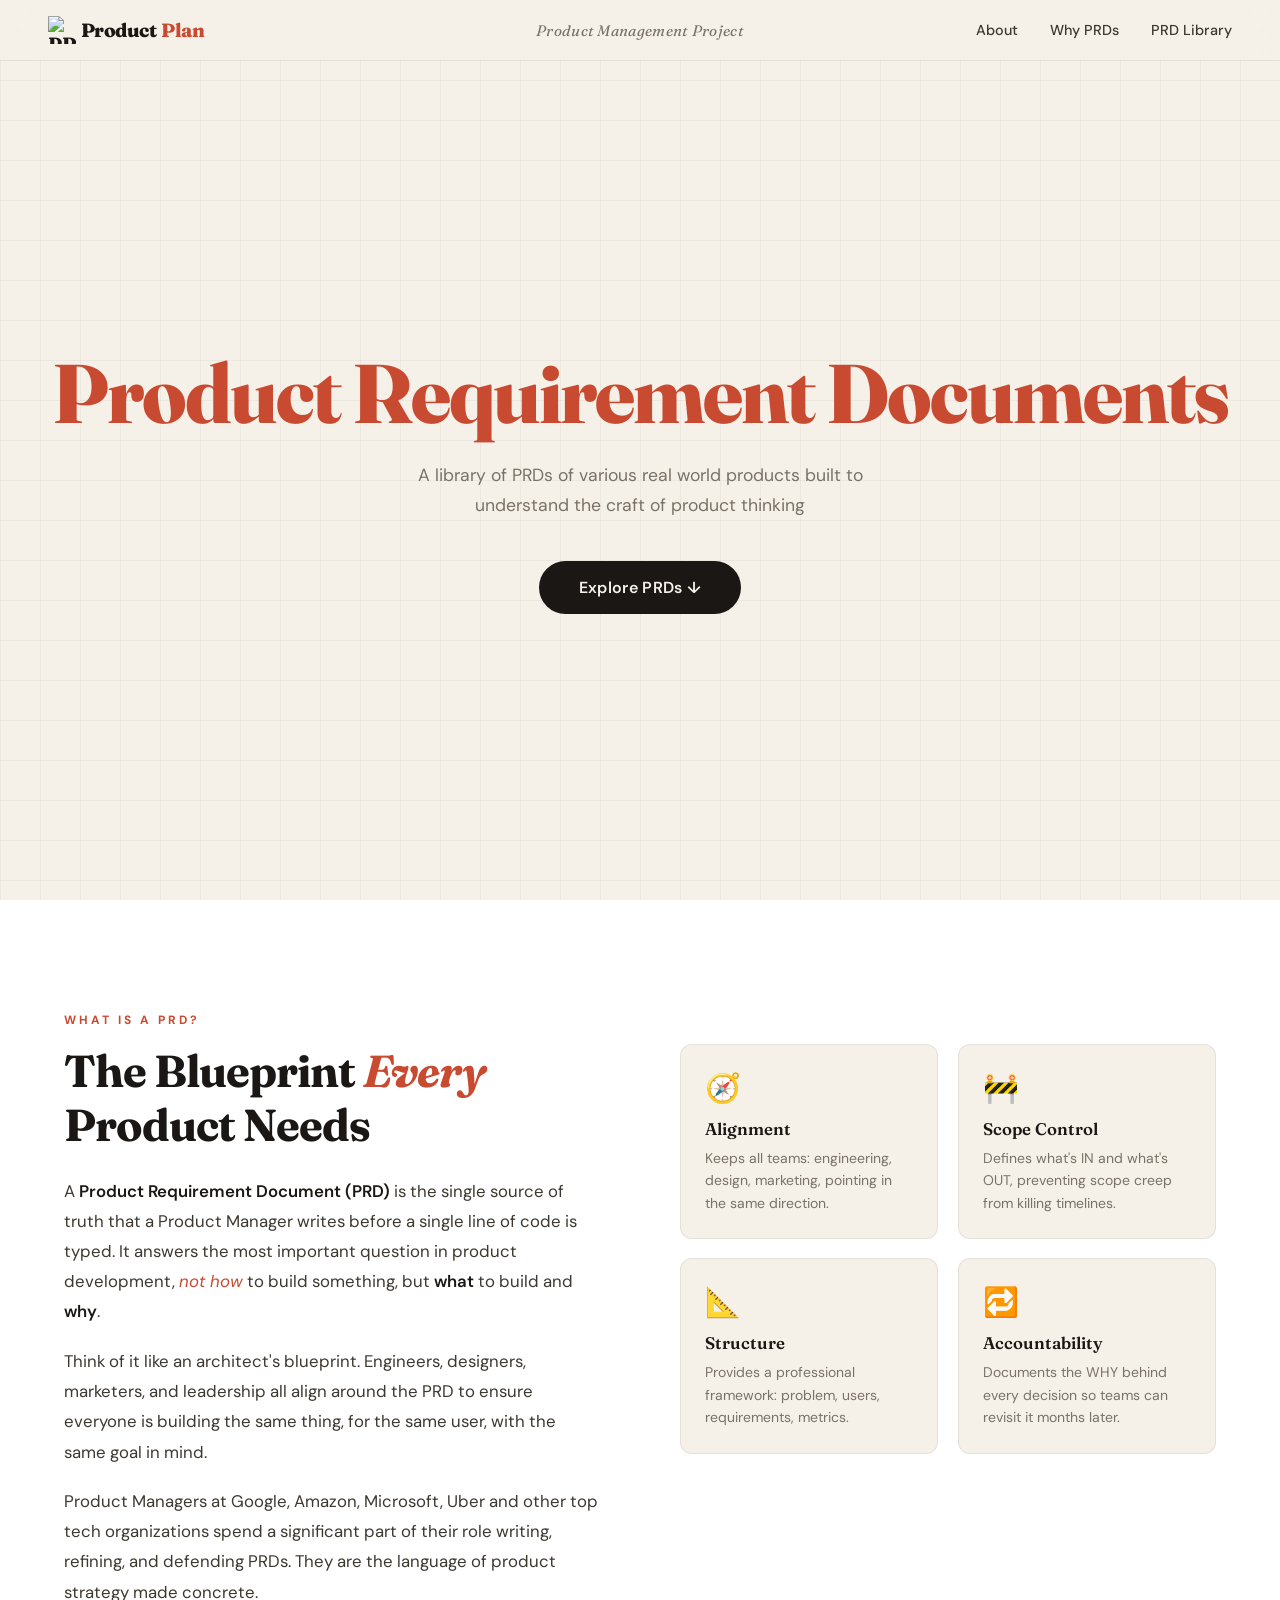
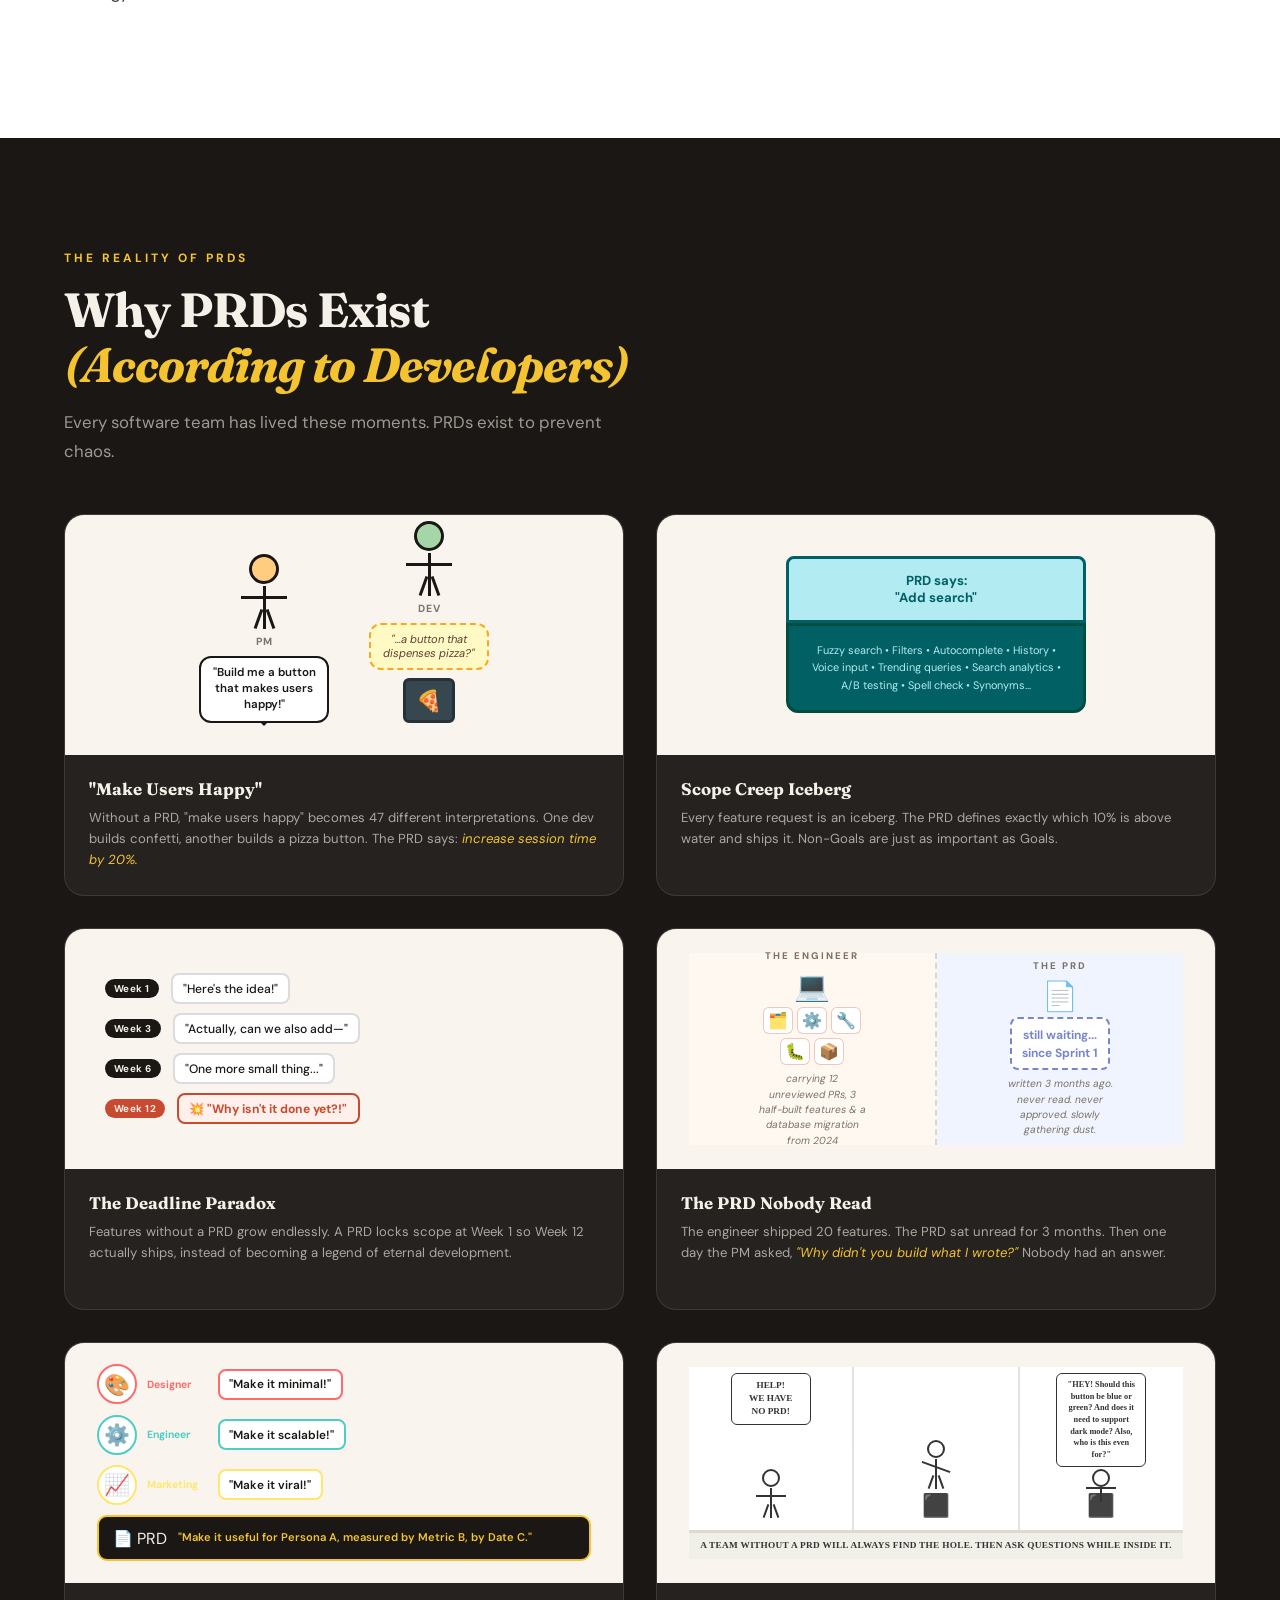
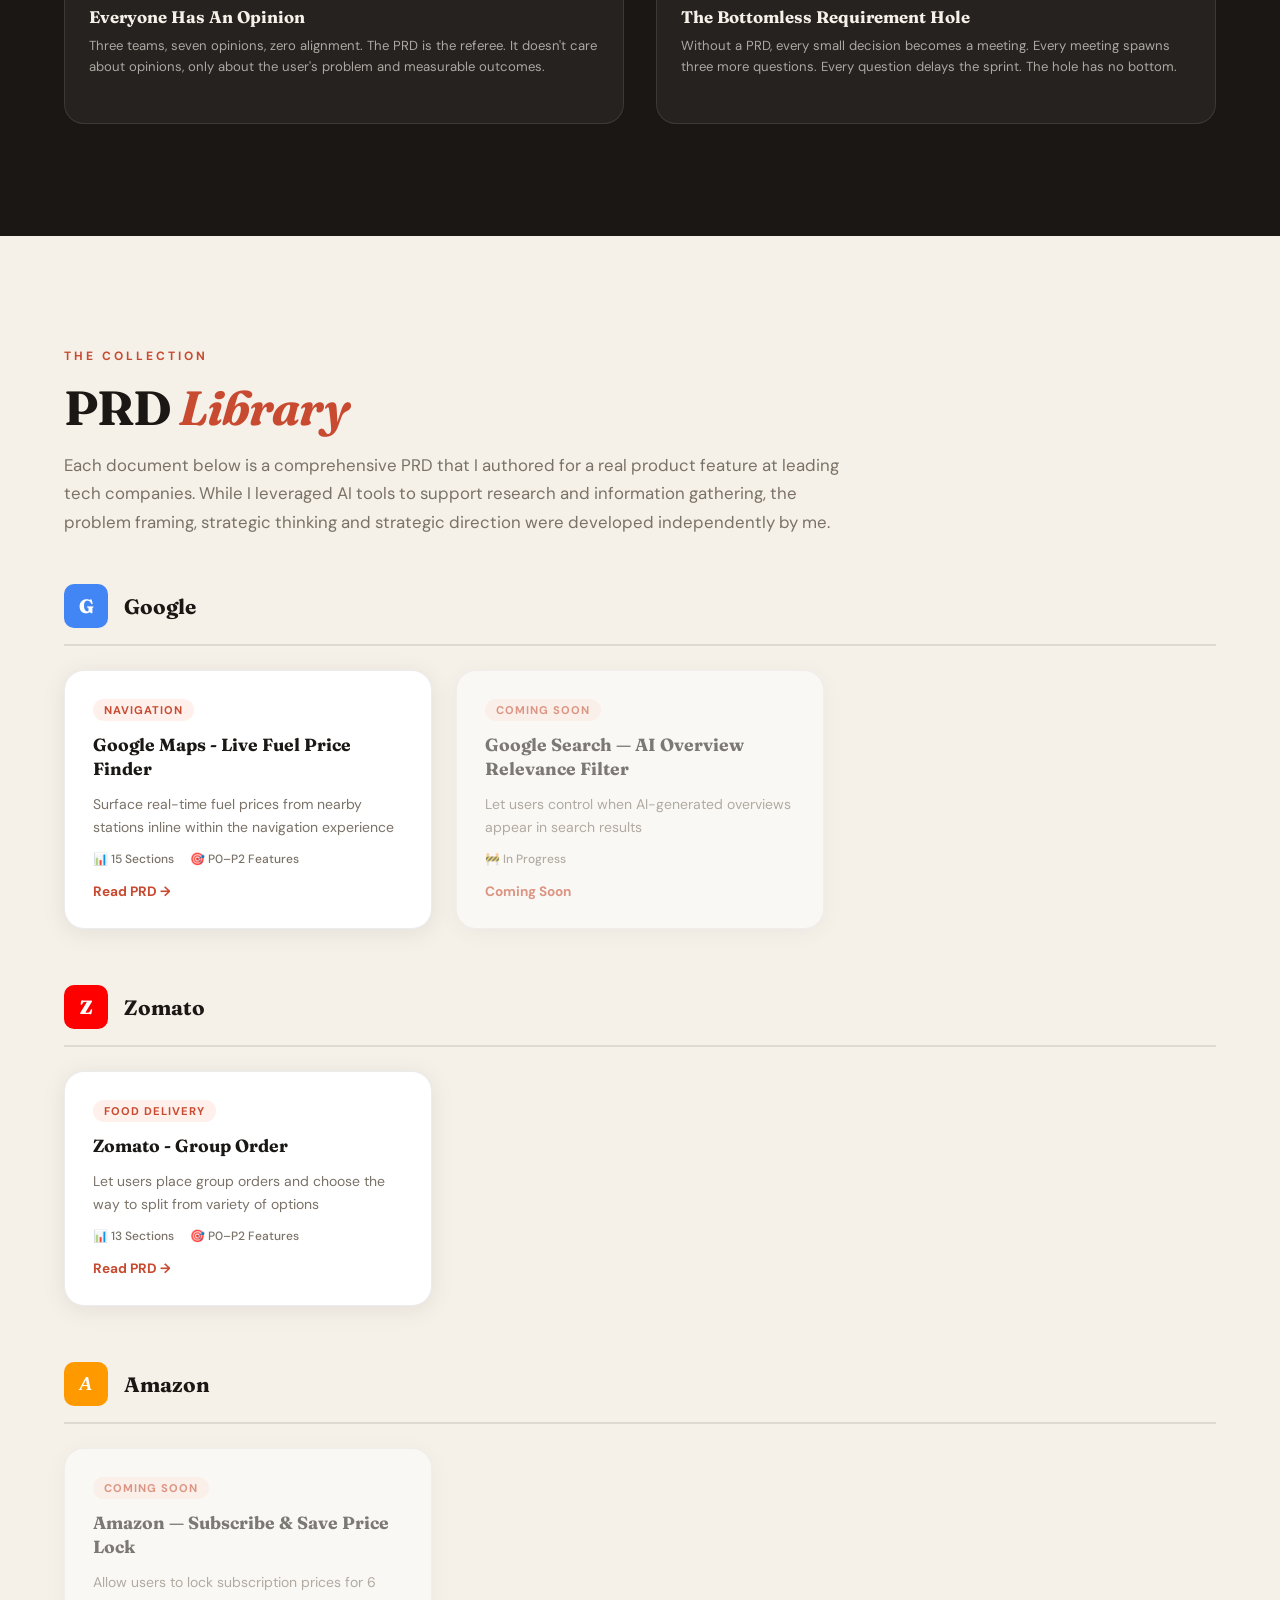
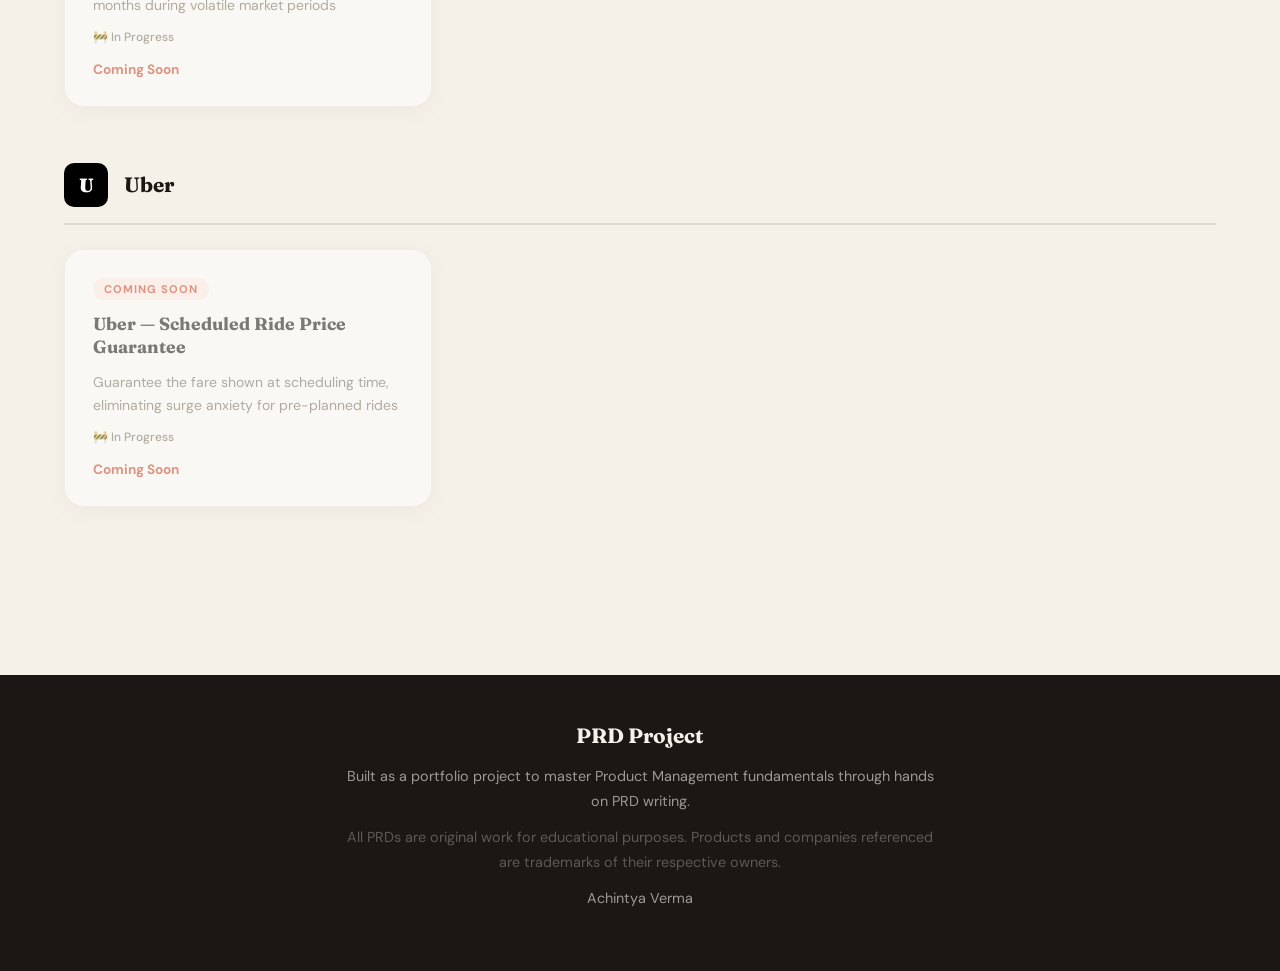
==== commit 79c3dff9: "Updated Code 3" ====
--- a/index.html
+++ b/index.html
@@ -287,7 +287,7 @@
       <div class="prd-cards">
         <a href="pages/google-maps-fuel.html" class="prd-card">
           <div class="prd-card-tag">Navigation</div>
-          <h4>Google Maps — Live Fuel Price Finder</h4>
+          <h4>Google Maps - Live Fuel Price Finder</h4>
           <p>Surface real-time fuel prices from nearby stations inline within the navigation experience</p>
           <div class="prd-card-meta">
             <span>📊 15 Sections</span>
@@ -301,6 +301,25 @@
           <p>Let users control when AI-generated overviews appear in search results</p>
           <div class="prd-card-meta"><span>🚧 In Progress</span></div>
           <div class="prd-card-arrow">Coming Soon</div>
+        </a>
+      </div>
+    </div>
+
+    <div class="company-group">
+      <div class="company-header">
+        <div class="company-logo zomato">Z</div>
+        <h3>Zomato</h3>
+      </div>
+      <div class="prd-cards">
+        <a href="pages/zomato-group-order.html" class="prd-card">
+          <div class="prd-card-tag">Food Delivery</div>
+          <h4>Zomato - Group Order</h4>
+          <p>Let users place group orders and choose the way to split from variety of options</p>
+          <div class="prd-card-meta">
+            <span>📊 13 Sections</span>
+            <span>🎯 P0–P2 Features</span>
+          </div>
+          <div class="prd-card-arrow">Read PRD →</div>
         </a>
       </div>
     </div>
@@ -337,22 +356,6 @@
       </div>
     </div>
 
-    <div class="company-group">
-      <div class="company-header">
-        <div class="company-logo spotify">♫</div>
-        <h3>Spotify</h3>
-      </div>
-      <div class="prd-cards">
-        <a href="pages/coming-soon.html" class="prd-card faded">
-          <div class="prd-card-tag">Coming Soon</div>
-          <h4>Spotify — Collaborative Playlist Voting</h4>
-          <p>Let group playlist members vote songs up/down so the best tracks rise to the top democratically</p>
-          <div class="prd-card-meta"><span>🚧 In Progress</span></div>
-          <div class="prd-card-arrow">Coming Soon</div>
-        </a>
-      </div>
-    </div>
-
   </section>
 
   <!-- FOOTER -->
--- a/style.css
+++ b/style.css
@@ -794,7 +794,7 @@
 .company-logo.google { background: #4285F4; color: white; }
 .company-logo.amazon { background: #FF9900; color: white; font-style: italic; font-family: Georgia, serif; }
 .company-logo.uber { background: #000; color: white; }
-.company-logo.spotify { background: #1DB954; color: white; }
+.company-logo.zomato { background: red; color: white; }
 
 .company-header h3 {
   font-size: 1.3rem;
@@ -918,6 +918,7 @@
   color: rgba(245,240,232,0.65);
   max-width: 580px;
   line-height: 1.7;
+  text-align: justify;
   position: relative;
 }
 .prd-meta-row {
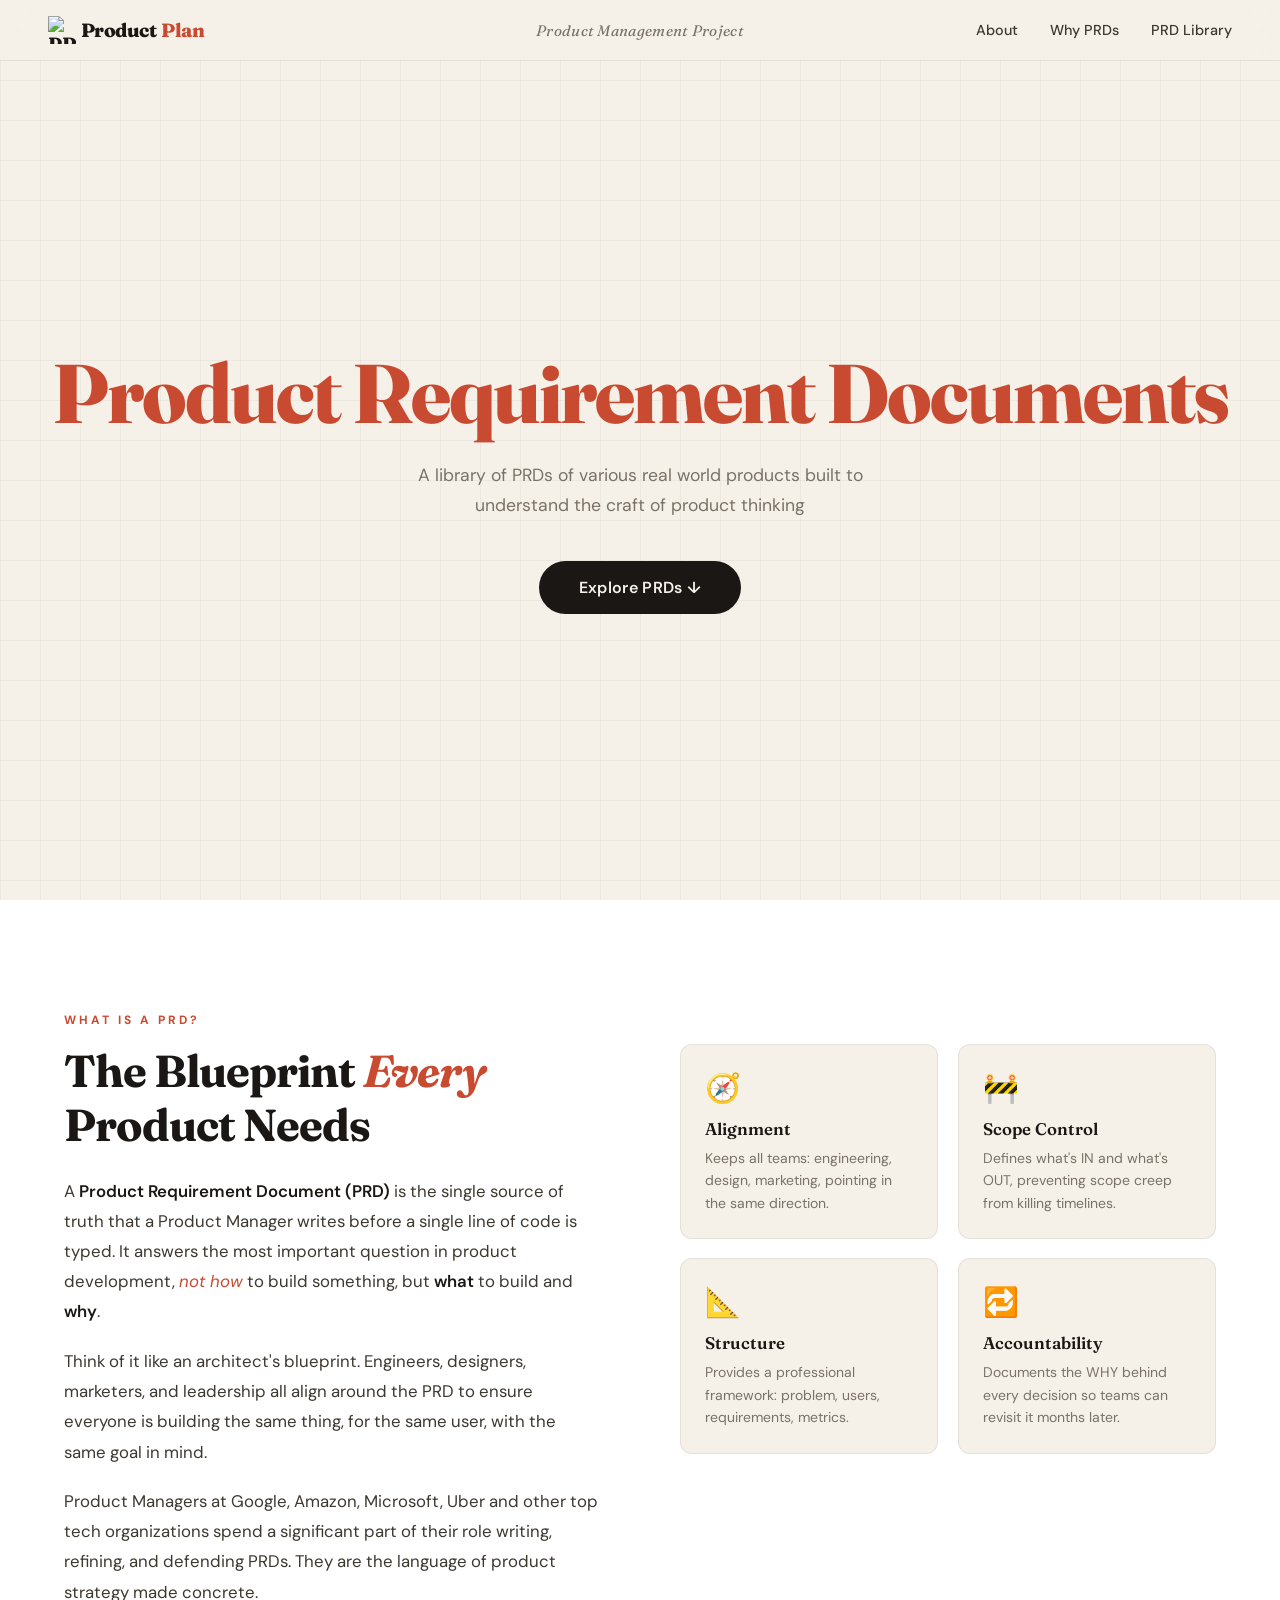
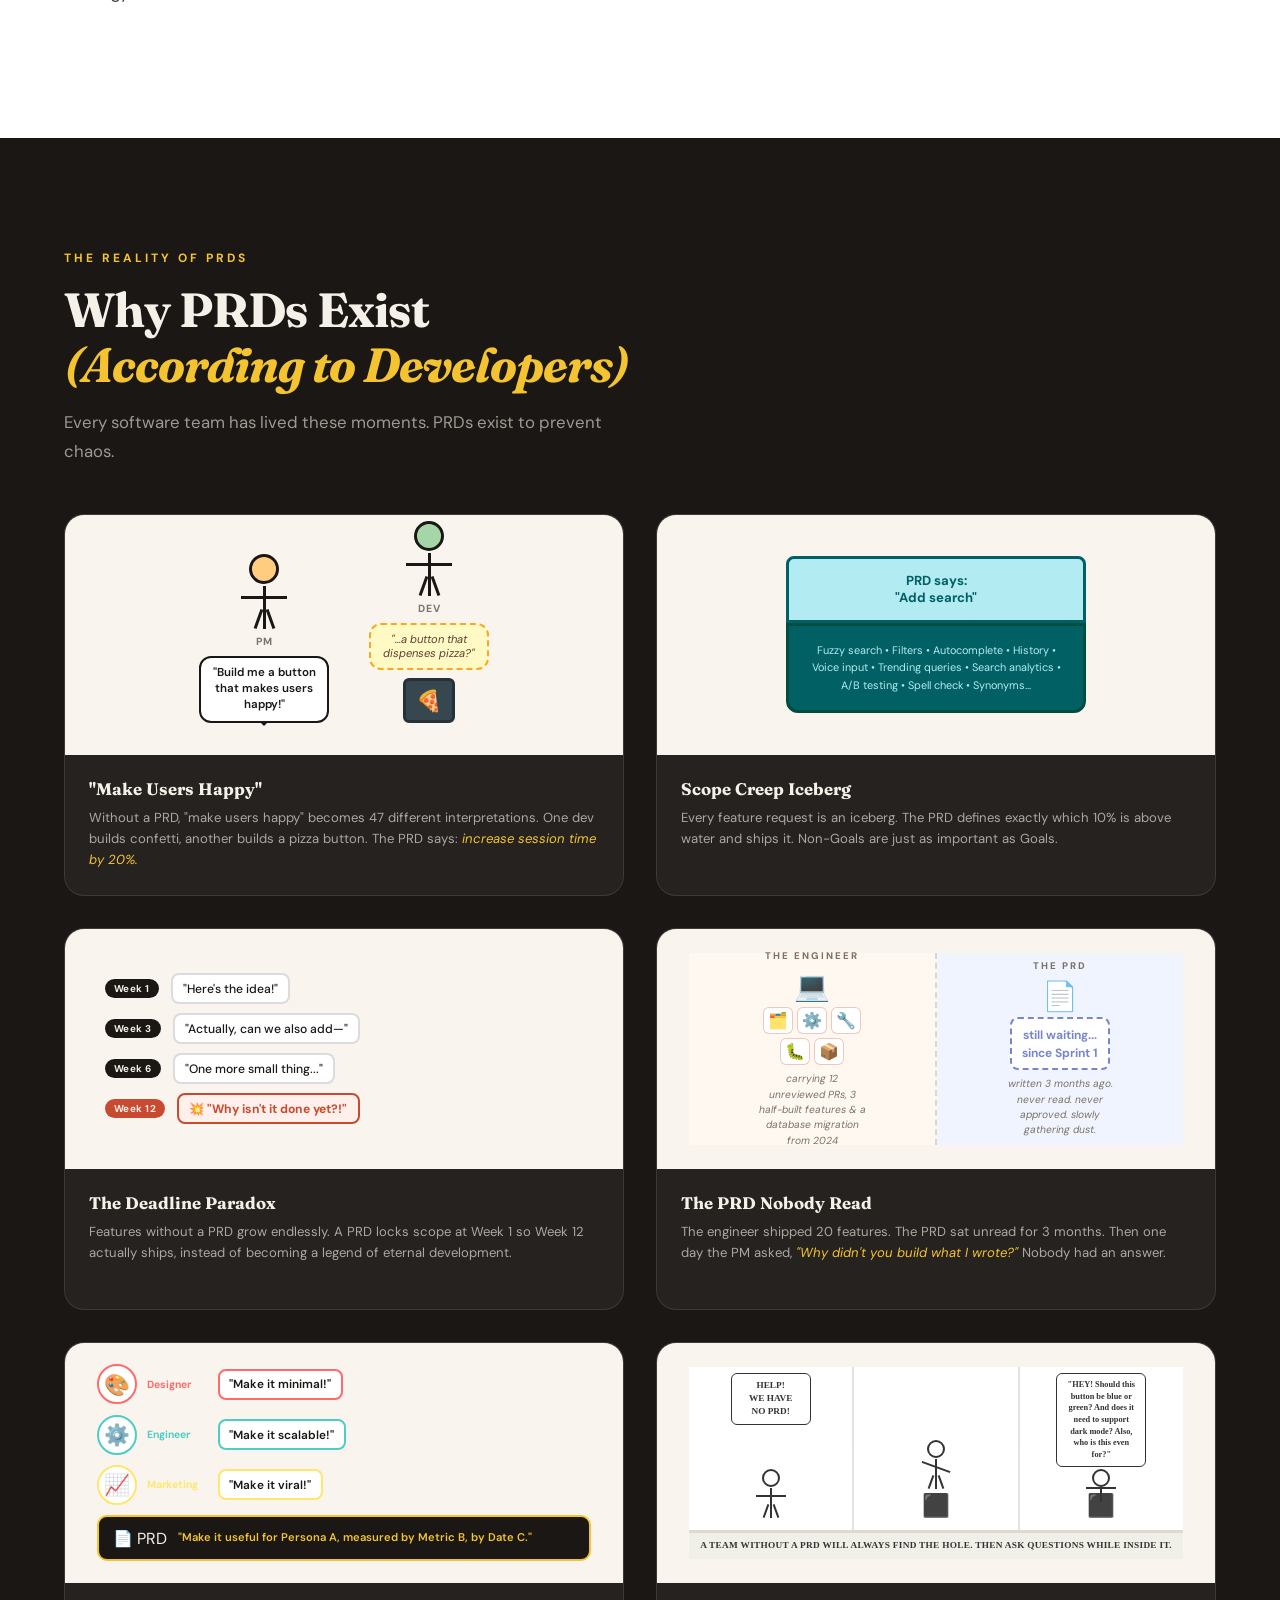
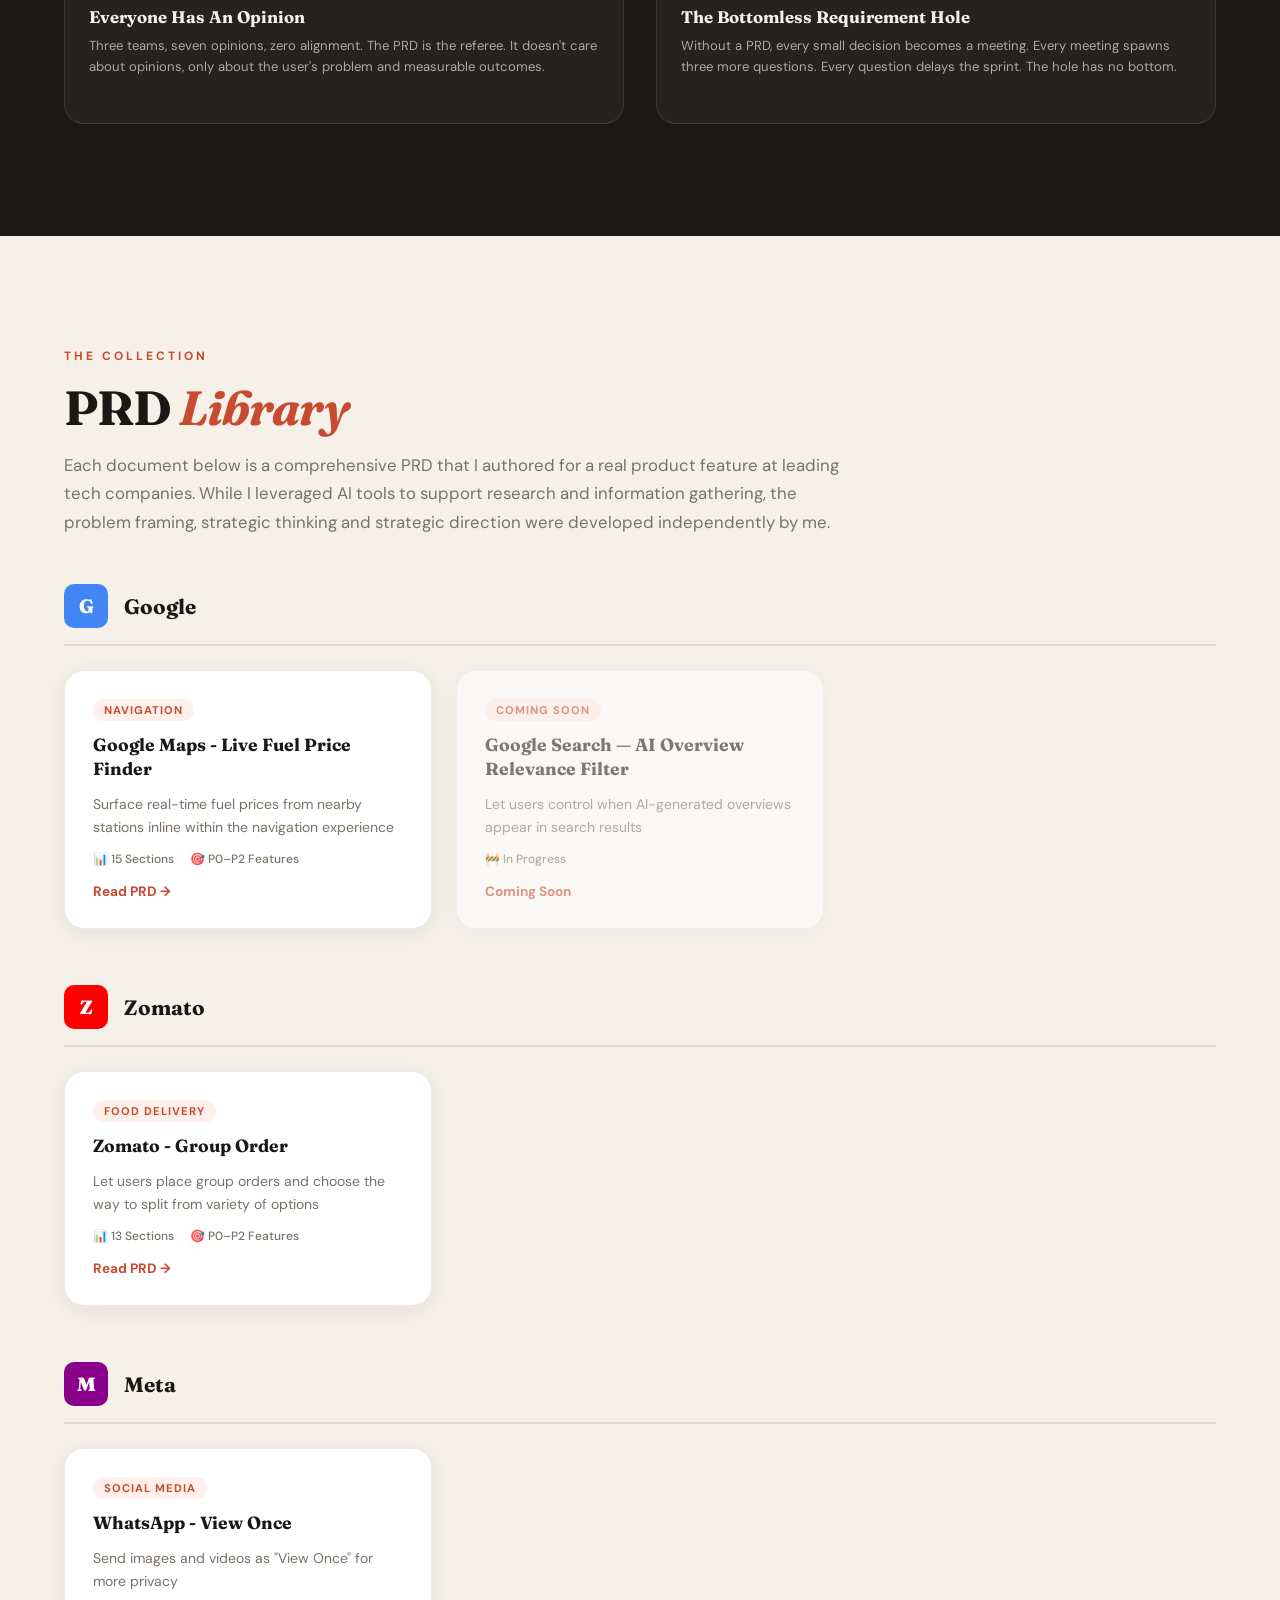
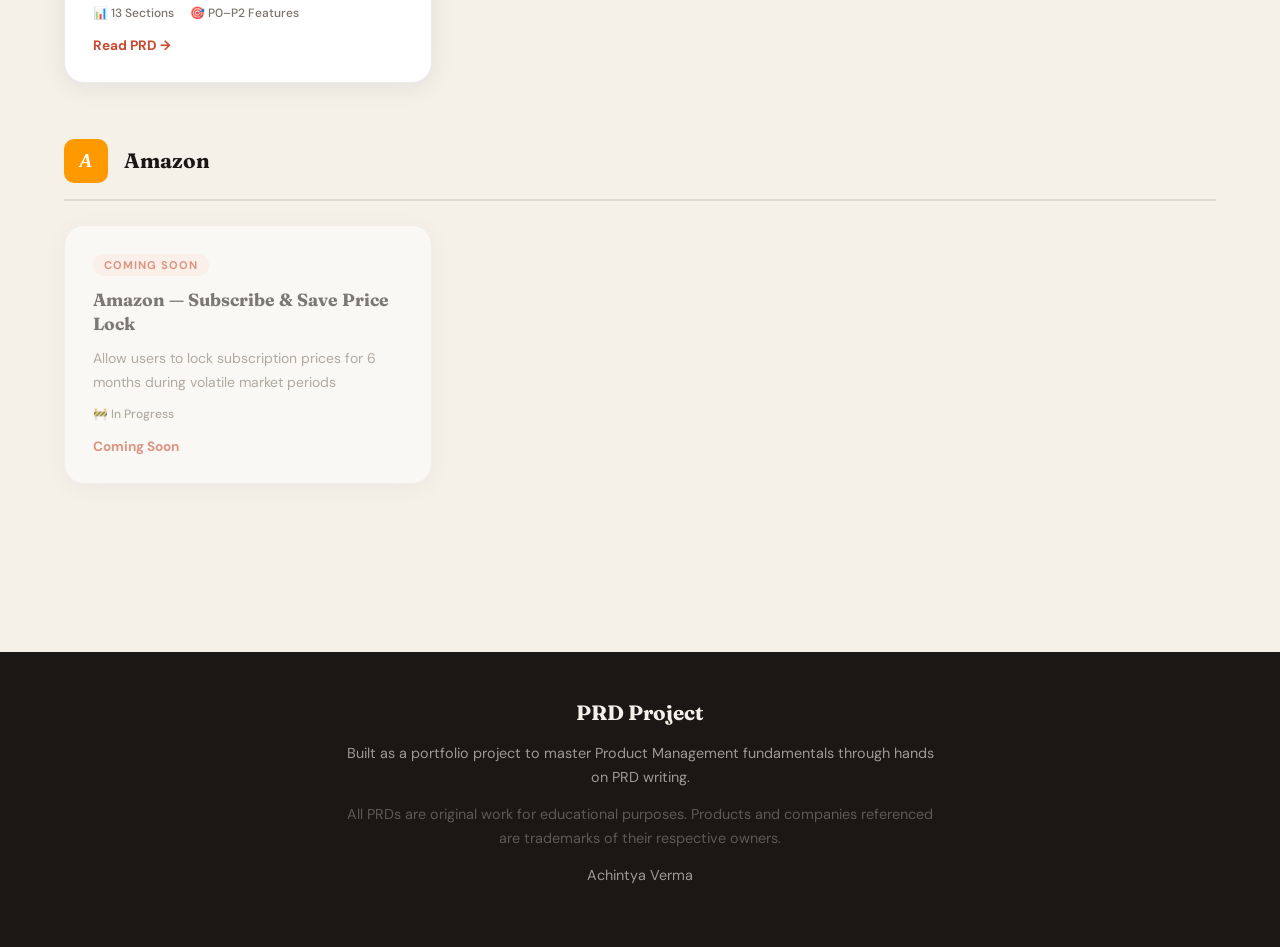
==== commit 197a422e: "Updated Code 5" ====
--- a/index.html
+++ b/index.html
@@ -3,7 +3,7 @@
 <head>
   <meta charset="UTF-8" />
   <meta name="viewport" content="width=device-width, initial-scale=1.0"/>
-  <title>PRD Project — Product Requirement Documents</title>
+  <title>My PRD Project</title>
   <link rel="stylesheet" href="style.css" />
   <link rel="preconnect" href="https://fonts.googleapis.com">
   <link rel="preconnect" href="https://fonts.gstatic.com" crossorigin>
@@ -326,6 +326,25 @@
 
     <div class="company-group">
       <div class="company-header">
+        <div class="company-logo meta">M</div>
+        <h3>Meta</h3>
+      </div>
+      <div class="prd-cards">
+        <a href="pages/whatsapp-view-once.html" class="prd-card">
+          <div class="prd-card-tag">Social Media</div>
+          <h4>WhatsApp - View Once</h4>
+          <p>Send images and videos as "View Once" for more privacy</p>
+          <div class="prd-card-meta">
+            <span>📊 13 Sections</span>
+            <span>🎯 P0–P2 Features</span>
+          </div>
+          <div class="prd-card-arrow">Read PRD →</div>
+        </a>
+      </div>
+    </div>
+
+    <div class="company-group">
+      <div class="company-header">
         <div class="company-logo amazon">A</div>
         <h3>Amazon</h3>
       </div>
@@ -340,22 +359,6 @@
       </div>
     </div>
 
-    <div class="company-group">
-      <div class="company-header">
-        <div class="company-logo uber">U</div>
-        <h3>Uber</h3>
-      </div>
-      <div class="prd-cards">
-        <a href="pages/coming-soon.html" class="prd-card faded">
-          <div class="prd-card-tag">Coming Soon</div>
-          <h4>Uber — Scheduled Ride Price Guarantee</h4>
-          <p>Guarantee the fare shown at scheduling time, eliminating surge anxiety for pre-planned rides</p>
-          <div class="prd-card-meta"><span>🚧 In Progress</span></div>
-          <div class="prd-card-arrow">Coming Soon</div>
-        </a>
-      </div>
-    </div>
-
   </section>
 
   <!-- FOOTER -->
--- a/style.css
+++ b/style.css
@@ -793,7 +793,7 @@
 }
 .company-logo.google { background: #4285F4; color: white; }
 .company-logo.amazon { background: #FF9900; color: white; font-style: italic; font-family: Georgia, serif; }
-.company-logo.uber { background: #000; color: white; }
+.company-logo.meta { background: darkmagenta; color: white; }
 .company-logo.zomato { background: red; color: white; }
 
 .company-header h3 {
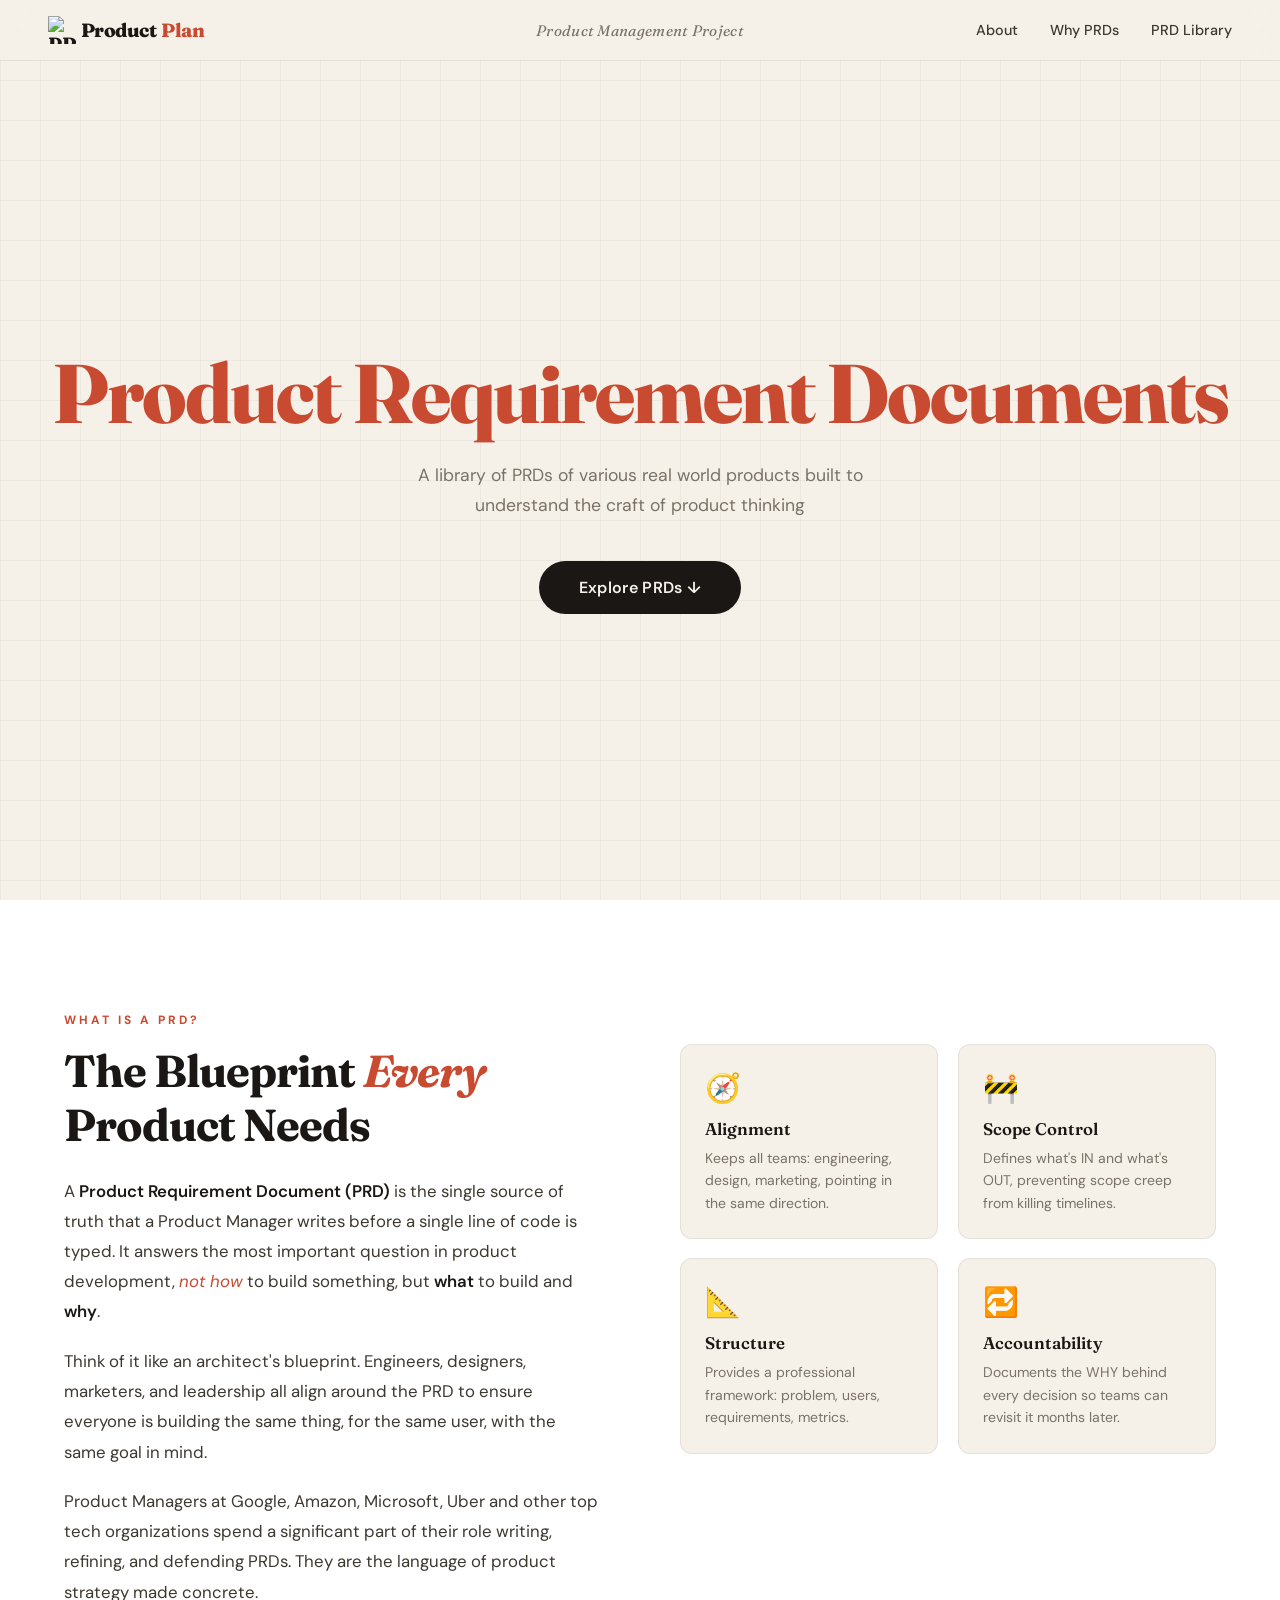
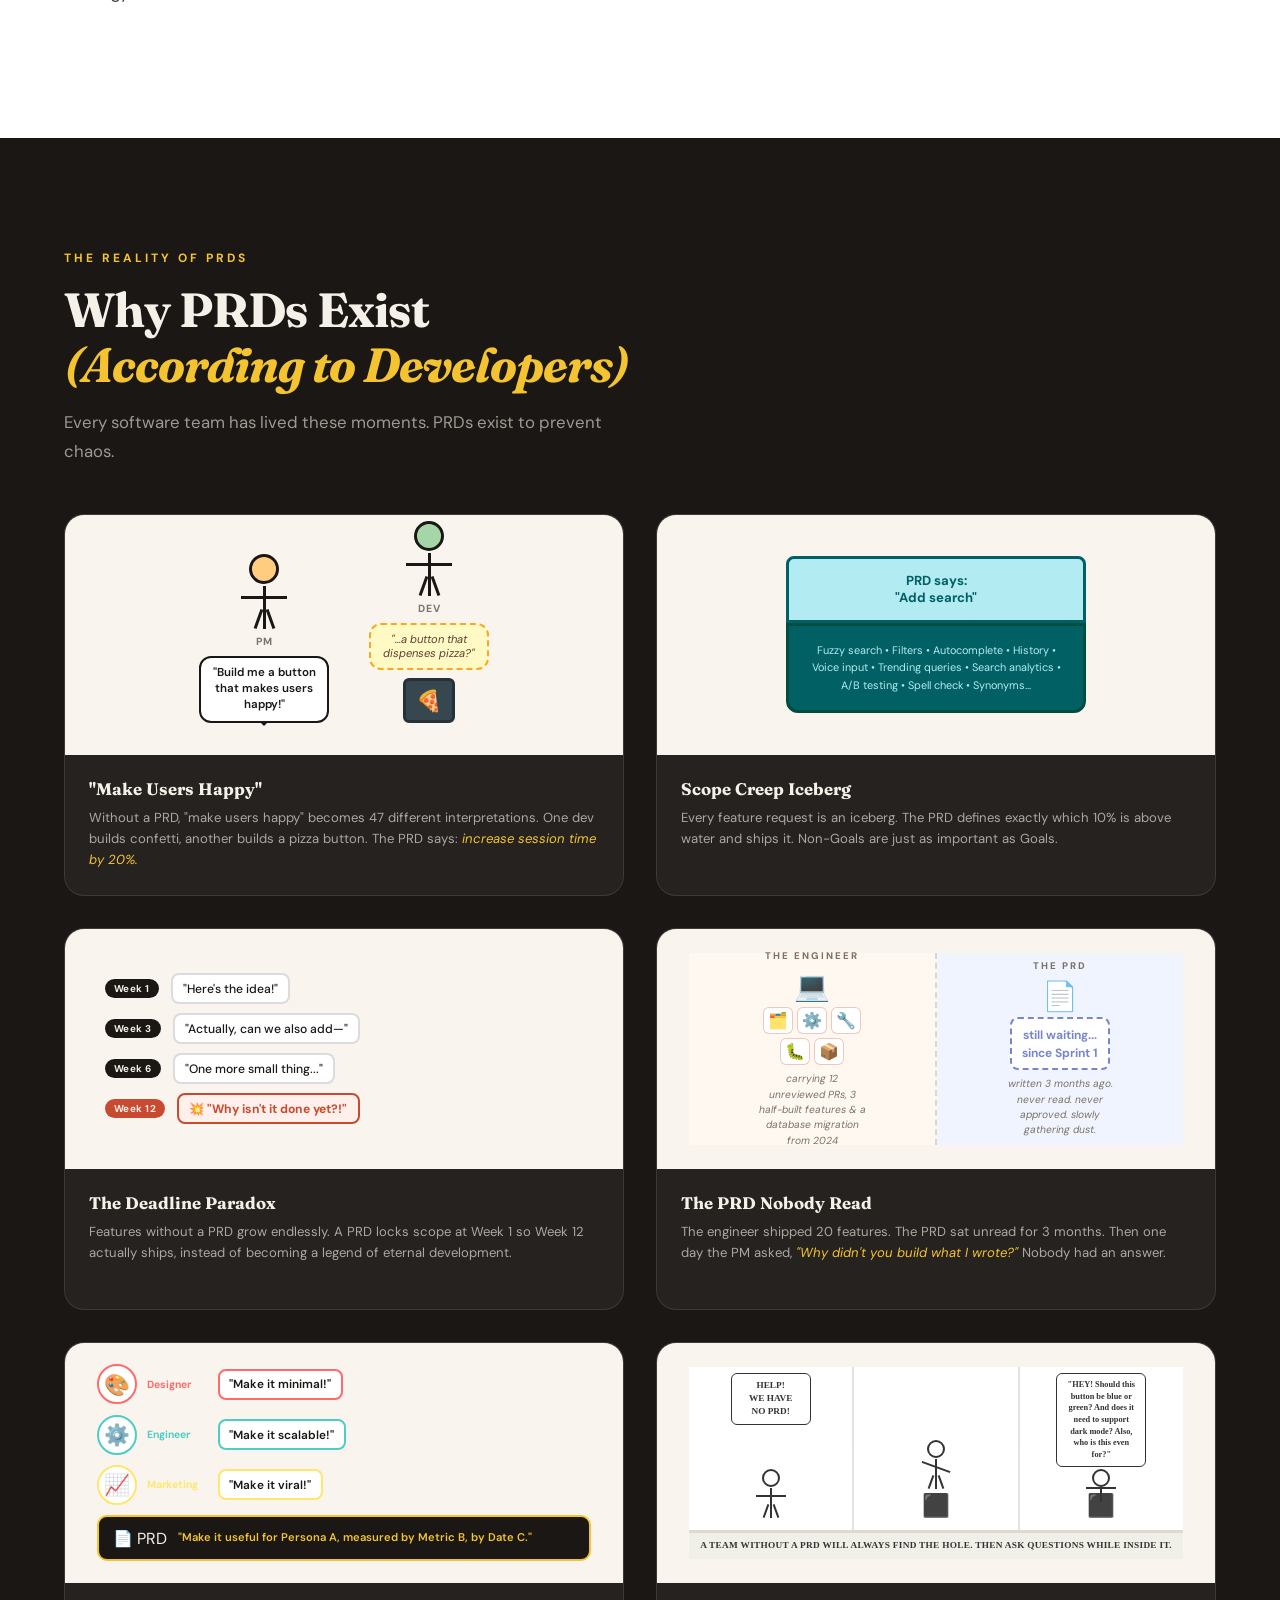
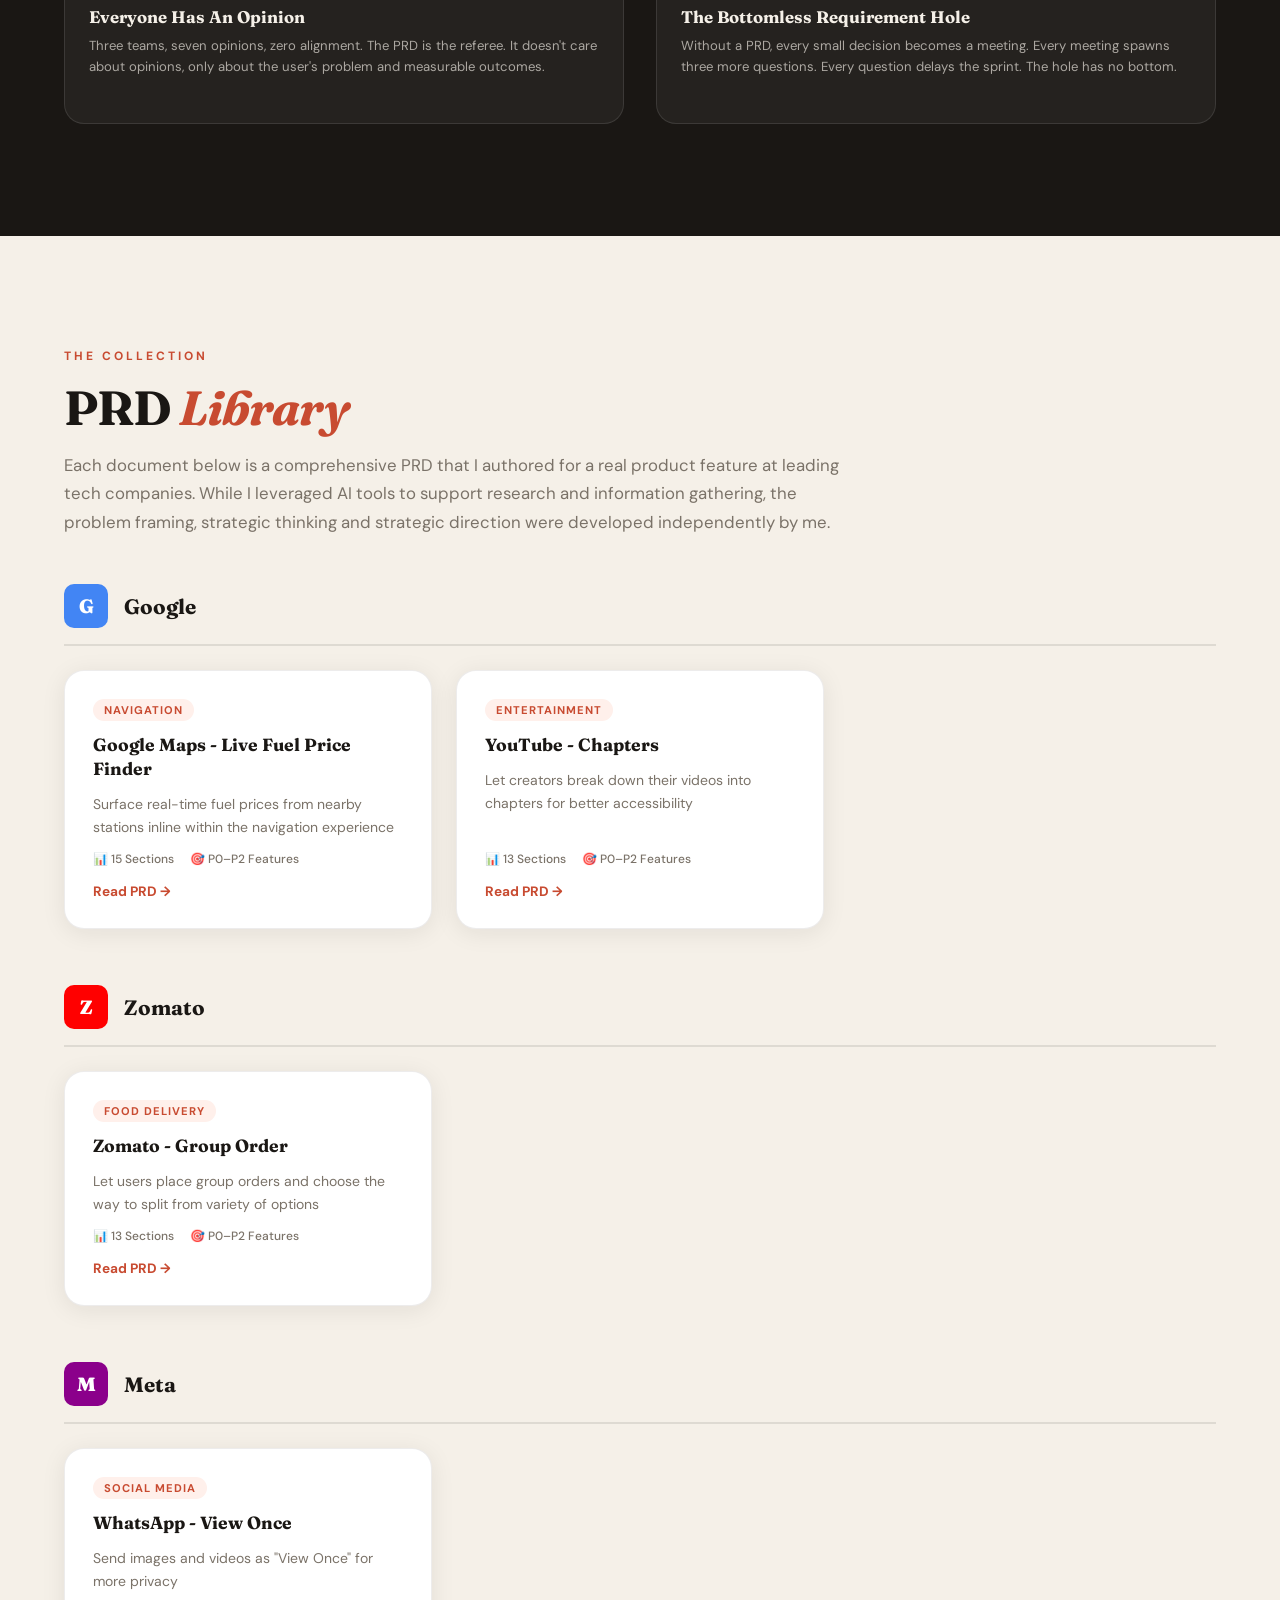
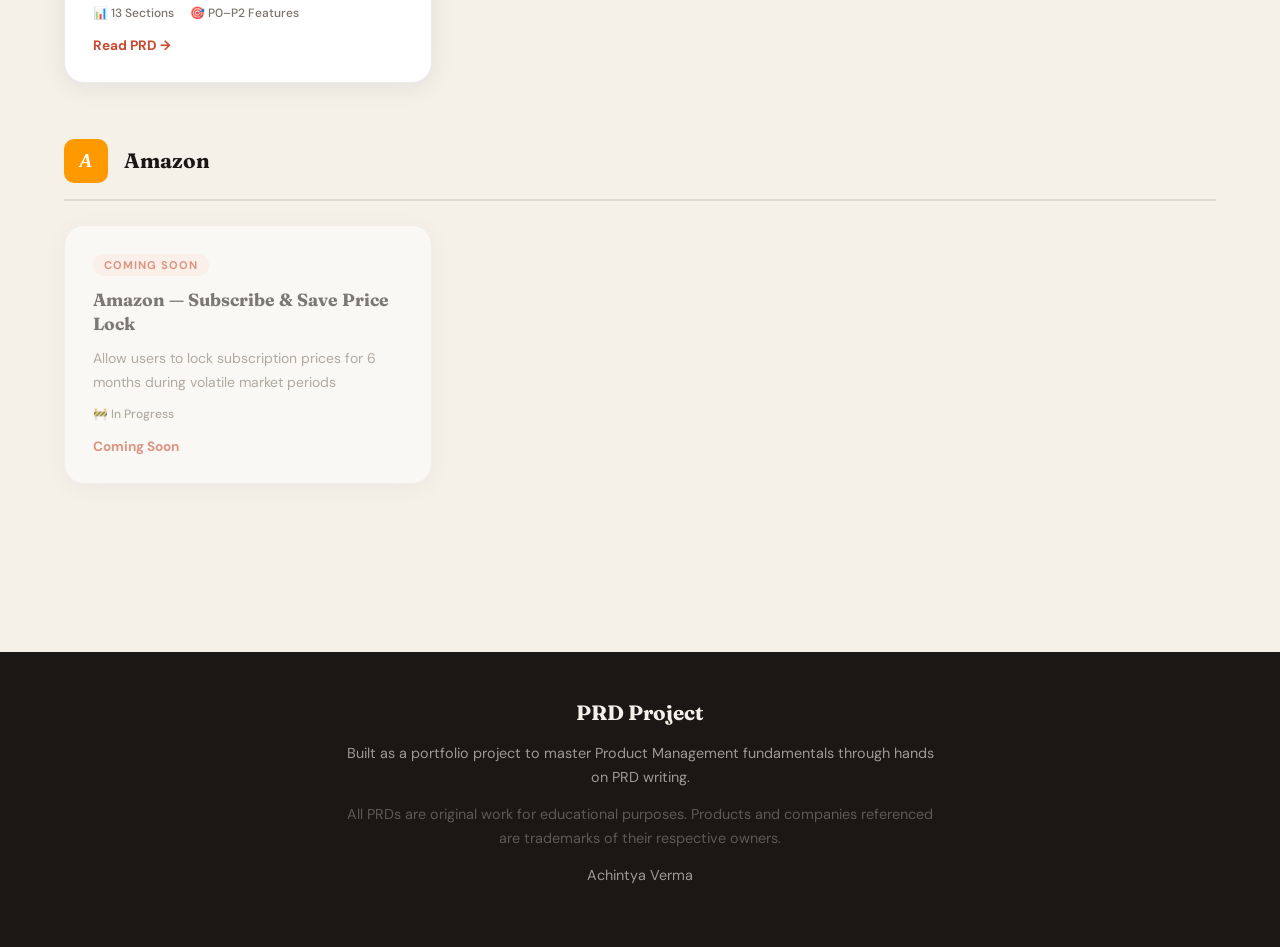
==== commit ec3f17e8: "Updated Code 6" ====
--- a/index.html
+++ b/index.html
@@ -295,12 +295,15 @@
           </div>
           <div class="prd-card-arrow">Read PRD →</div>
         </a>
-        <a href="pages/coming-soon.html" class="prd-card faded">
-          <div class="prd-card-tag">Coming Soon</div>
-          <h4>Google Search — AI Overview Relevance Filter</h4>
-          <p>Let users control when AI-generated overviews appear in search results</p>
-          <div class="prd-card-meta"><span>🚧 In Progress</span></div>
-          <div class="prd-card-arrow">Coming Soon</div>
+        <a href="pages/youtube-chapters.html" class="prd-card">
+          <div class="prd-card-tag">Entertainment</div>
+          <h4>YouTube - Chapters</h4>
+          <p>Let creators break down their videos into chapters for better accessibility</p>
+          <div class="prd-card-meta">
+            <span>📊 13 Sections</span>
+            <span>🎯 P0–P2 Features</span>
+          </div>
+          <div class="prd-card-arrow">Read PRD →</div>
         </a>
       </div>
     </div>
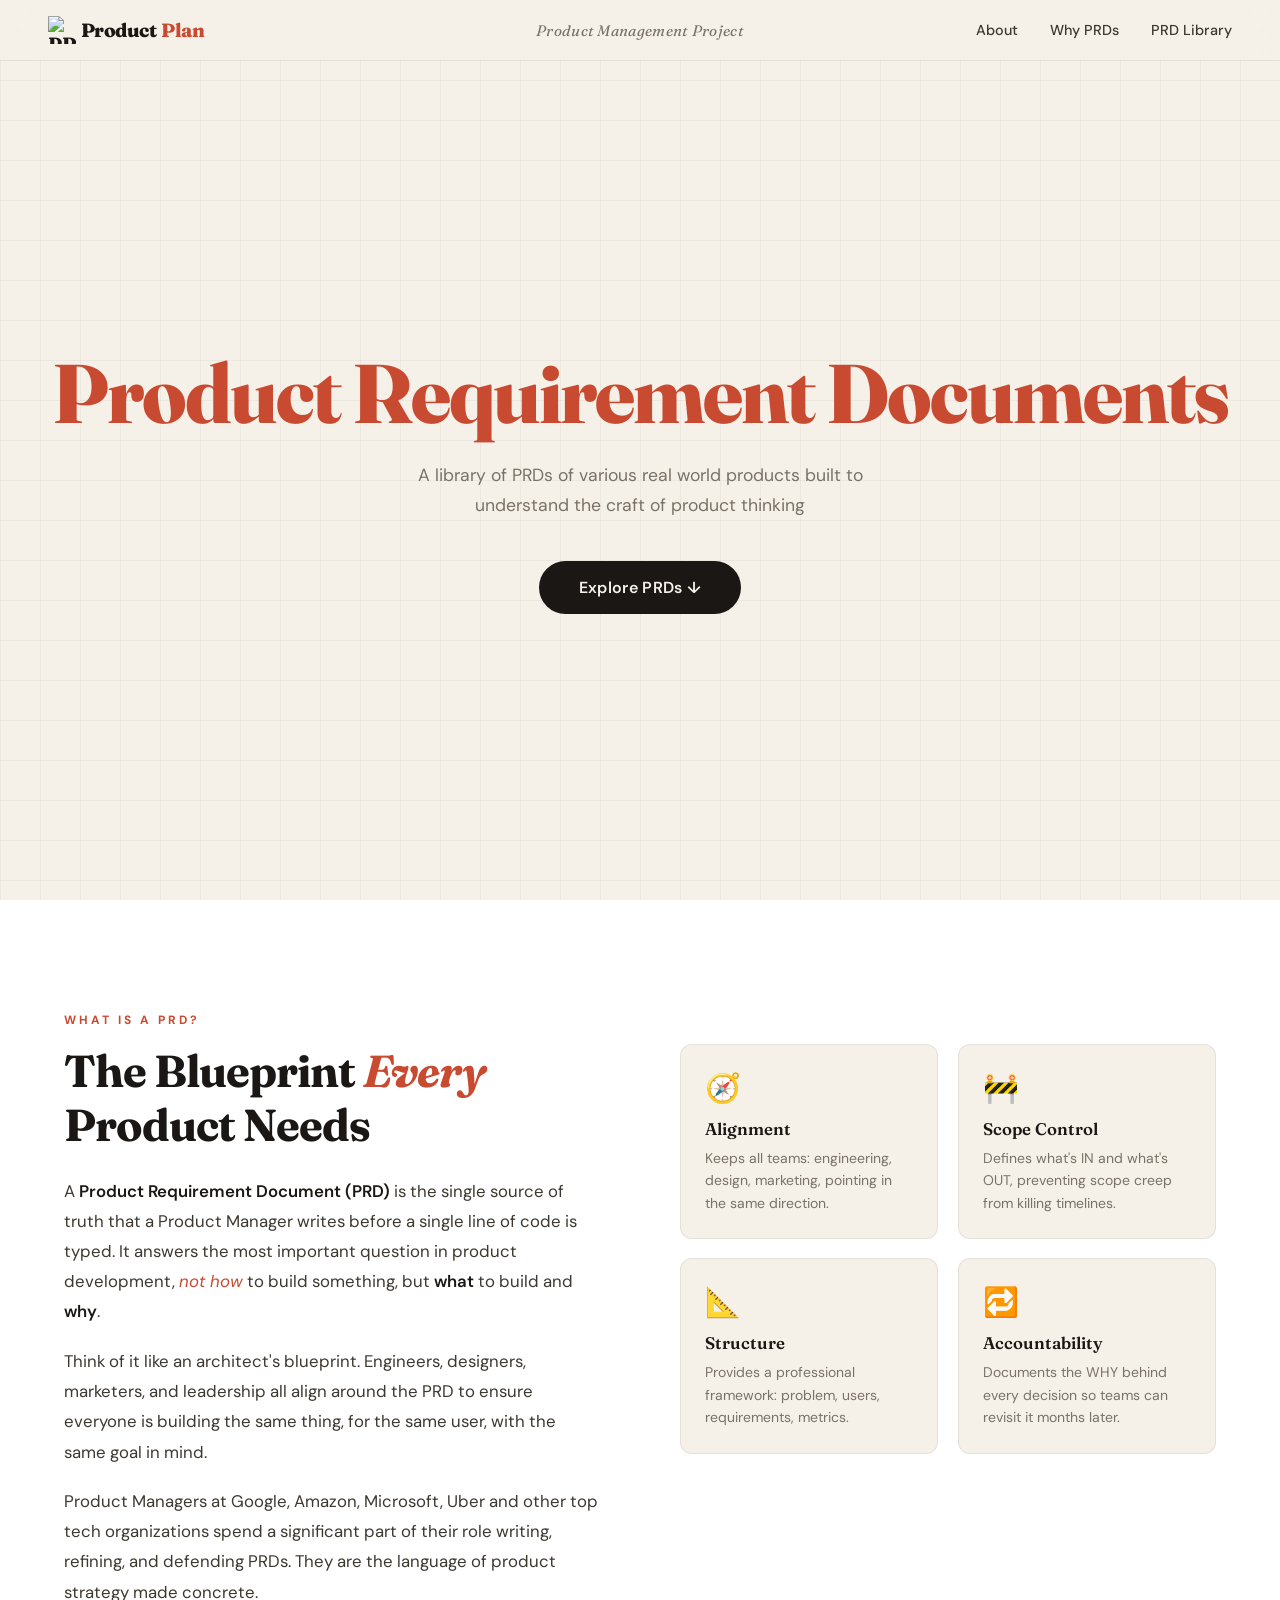
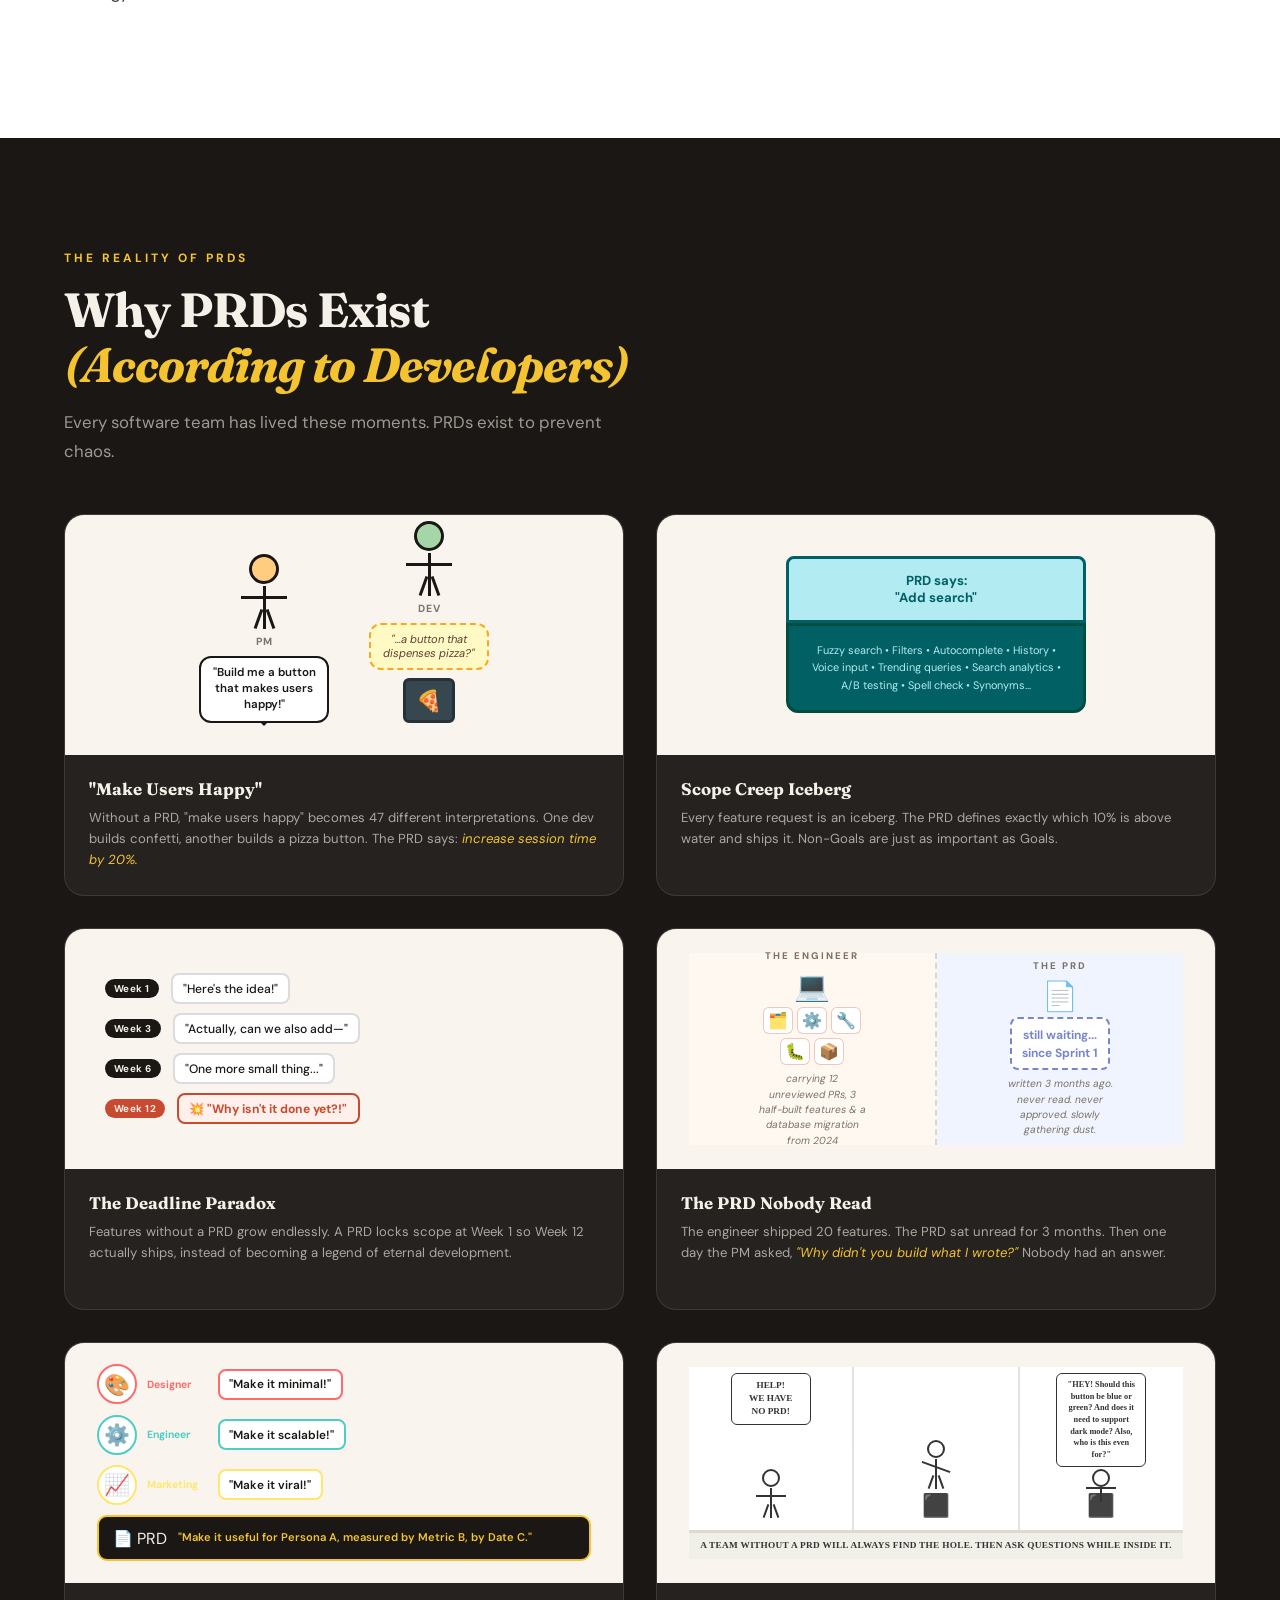
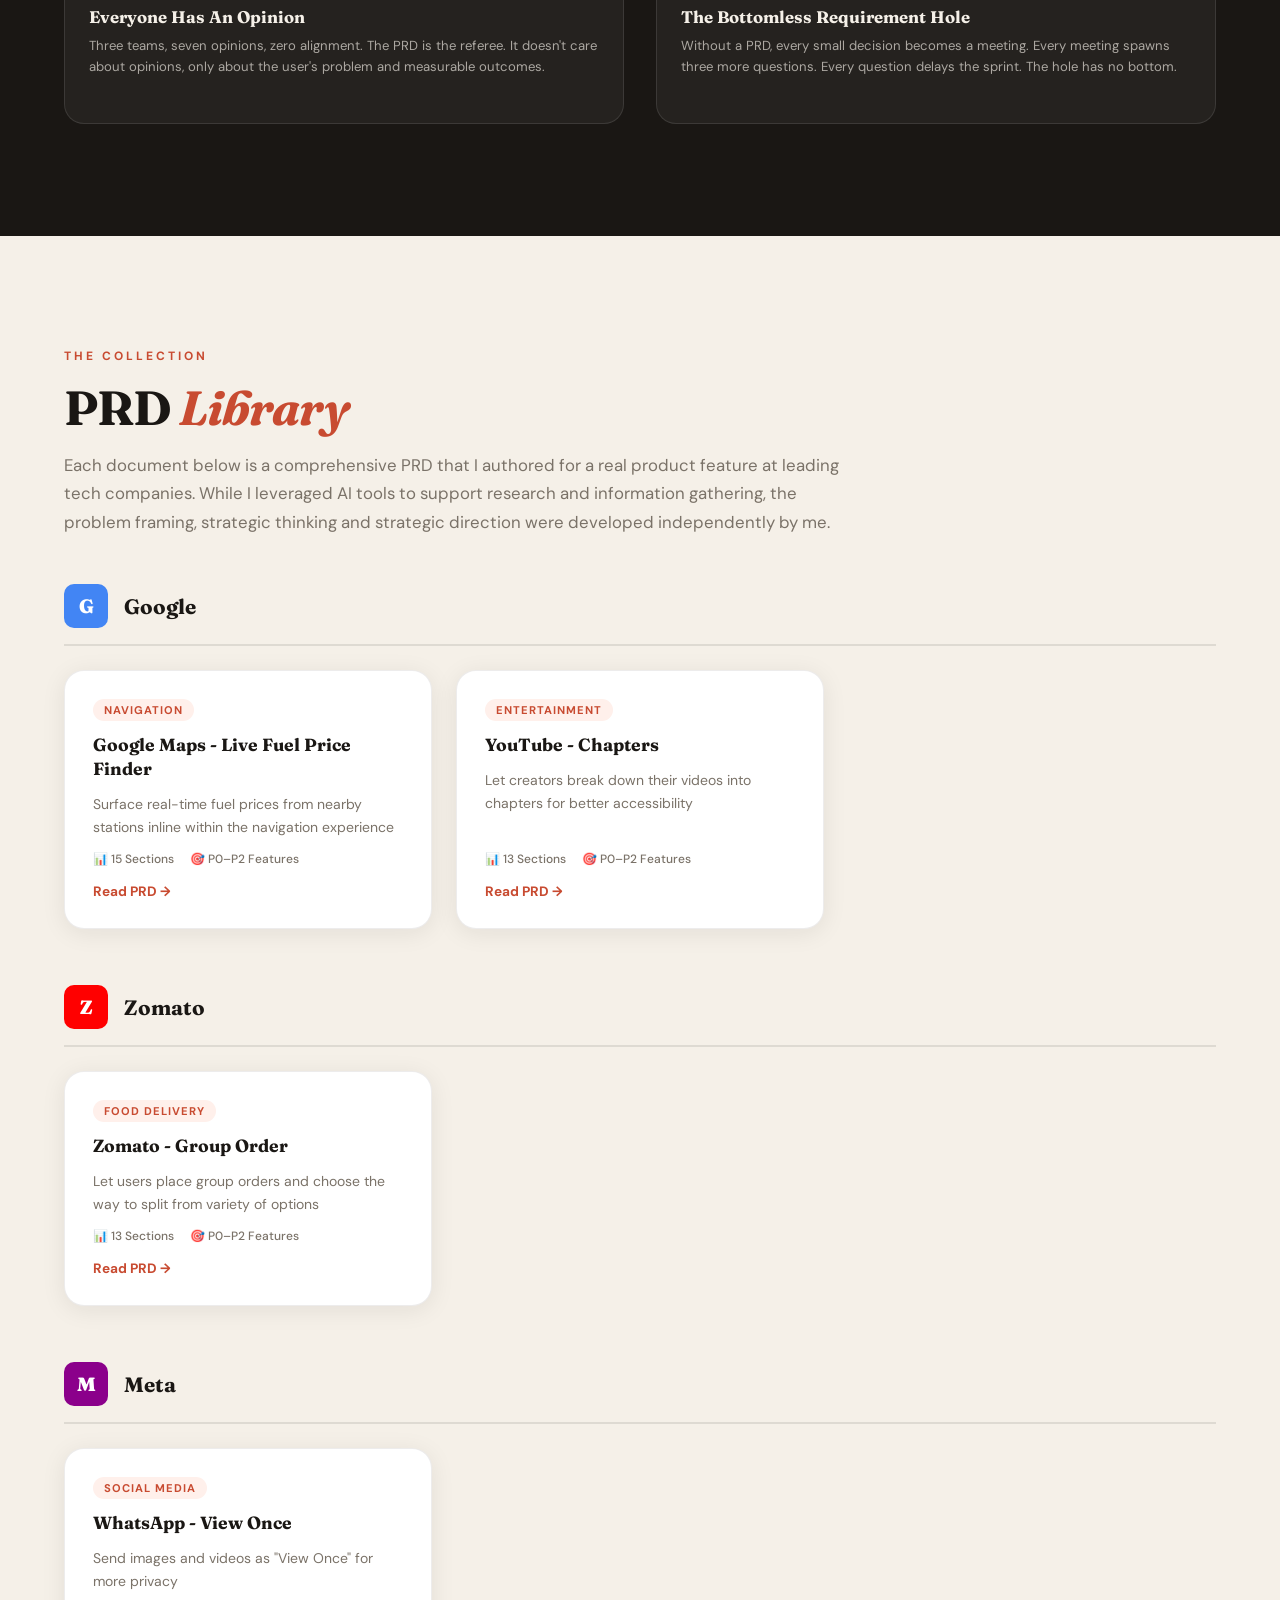
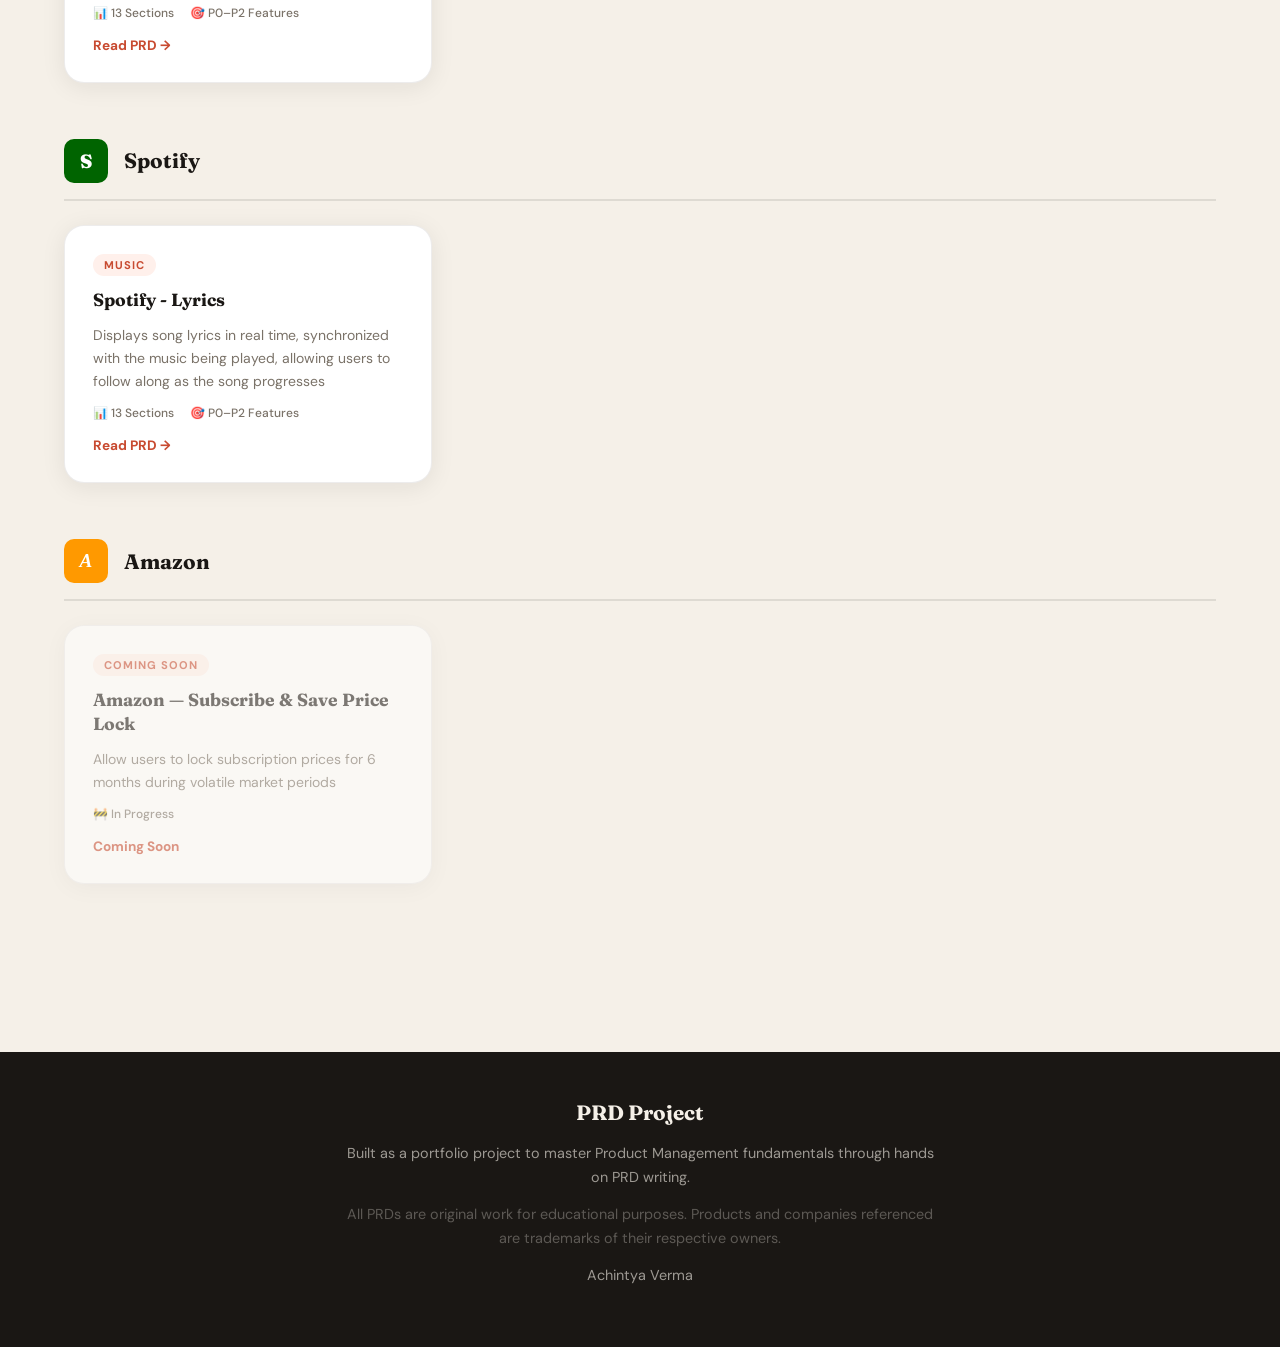
==== commit b944570b: "Updated Code 7" ====
--- a/index.html
+++ b/index.html
@@ -348,6 +348,25 @@
 
     <div class="company-group">
       <div class="company-header">
+        <div class="company-logo spotify">S</div>
+        <h3>Spotify</h3>
+      </div>
+      <div class="prd-cards">
+        <a href="pages/spotify-lyrics.html" class="prd-card">
+          <div class="prd-card-tag">Music</div>
+          <h4>Spotify - Lyrics</h4>
+          <p>Displays song lyrics in real time, synchronized with the music being played, allowing users to follow along as the song progresses</p>
+          <div class="prd-card-meta">
+            <span>📊 13 Sections</span>
+            <span>🎯 P0–P2 Features</span>
+          </div>
+          <div class="prd-card-arrow">Read PRD →</div>
+        </a>
+      </div>
+    </div>
+
+    <div class="company-group">
+      <div class="company-header">
         <div class="company-logo amazon">A</div>
         <h3>Amazon</h3>
       </div>
--- a/style.css
+++ b/style.css
@@ -795,6 +795,7 @@
 .company-logo.amazon { background: #FF9900; color: white; font-style: italic; font-family: Georgia, serif; }
 .company-logo.meta { background: darkmagenta; color: white; }
 .company-logo.zomato { background: red; color: white; }
+.company-logo.spotify { background: darkgreen; color: white; }
 
 .company-header h3 {
   font-size: 1.3rem;
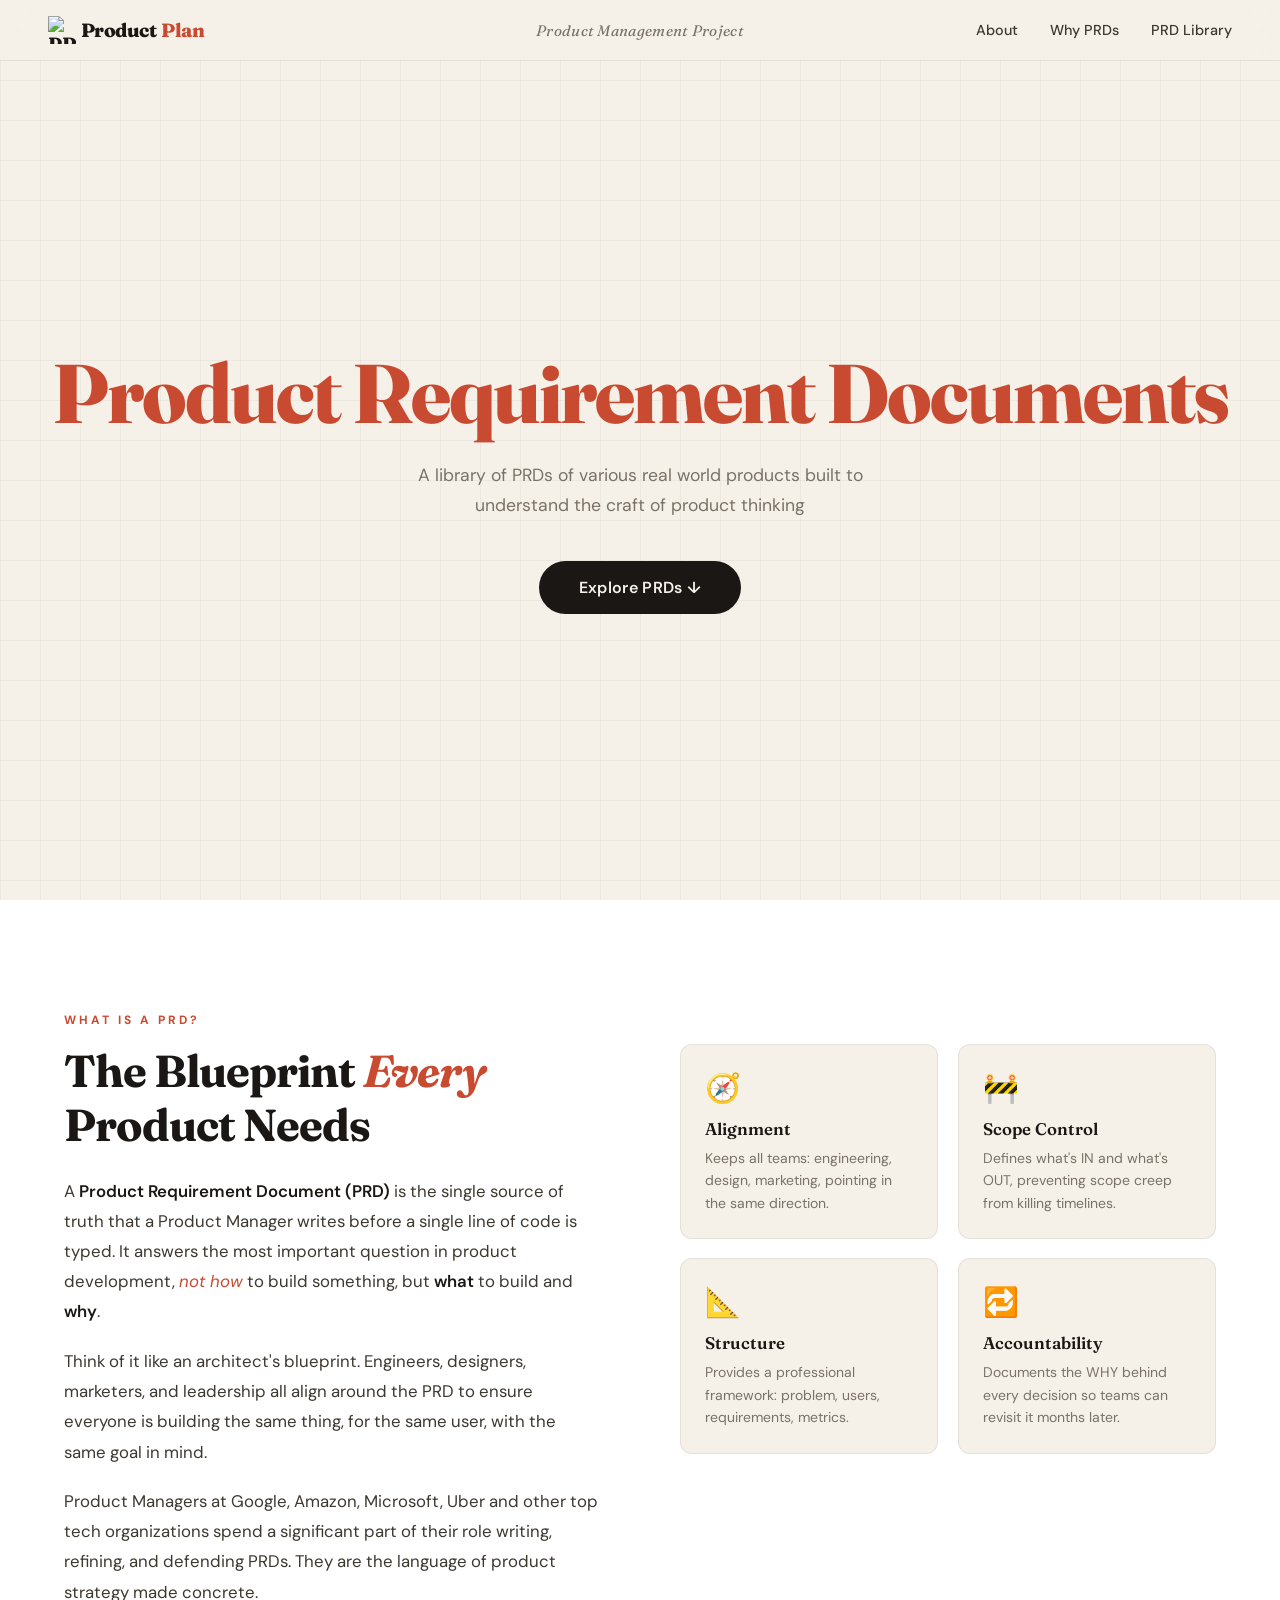
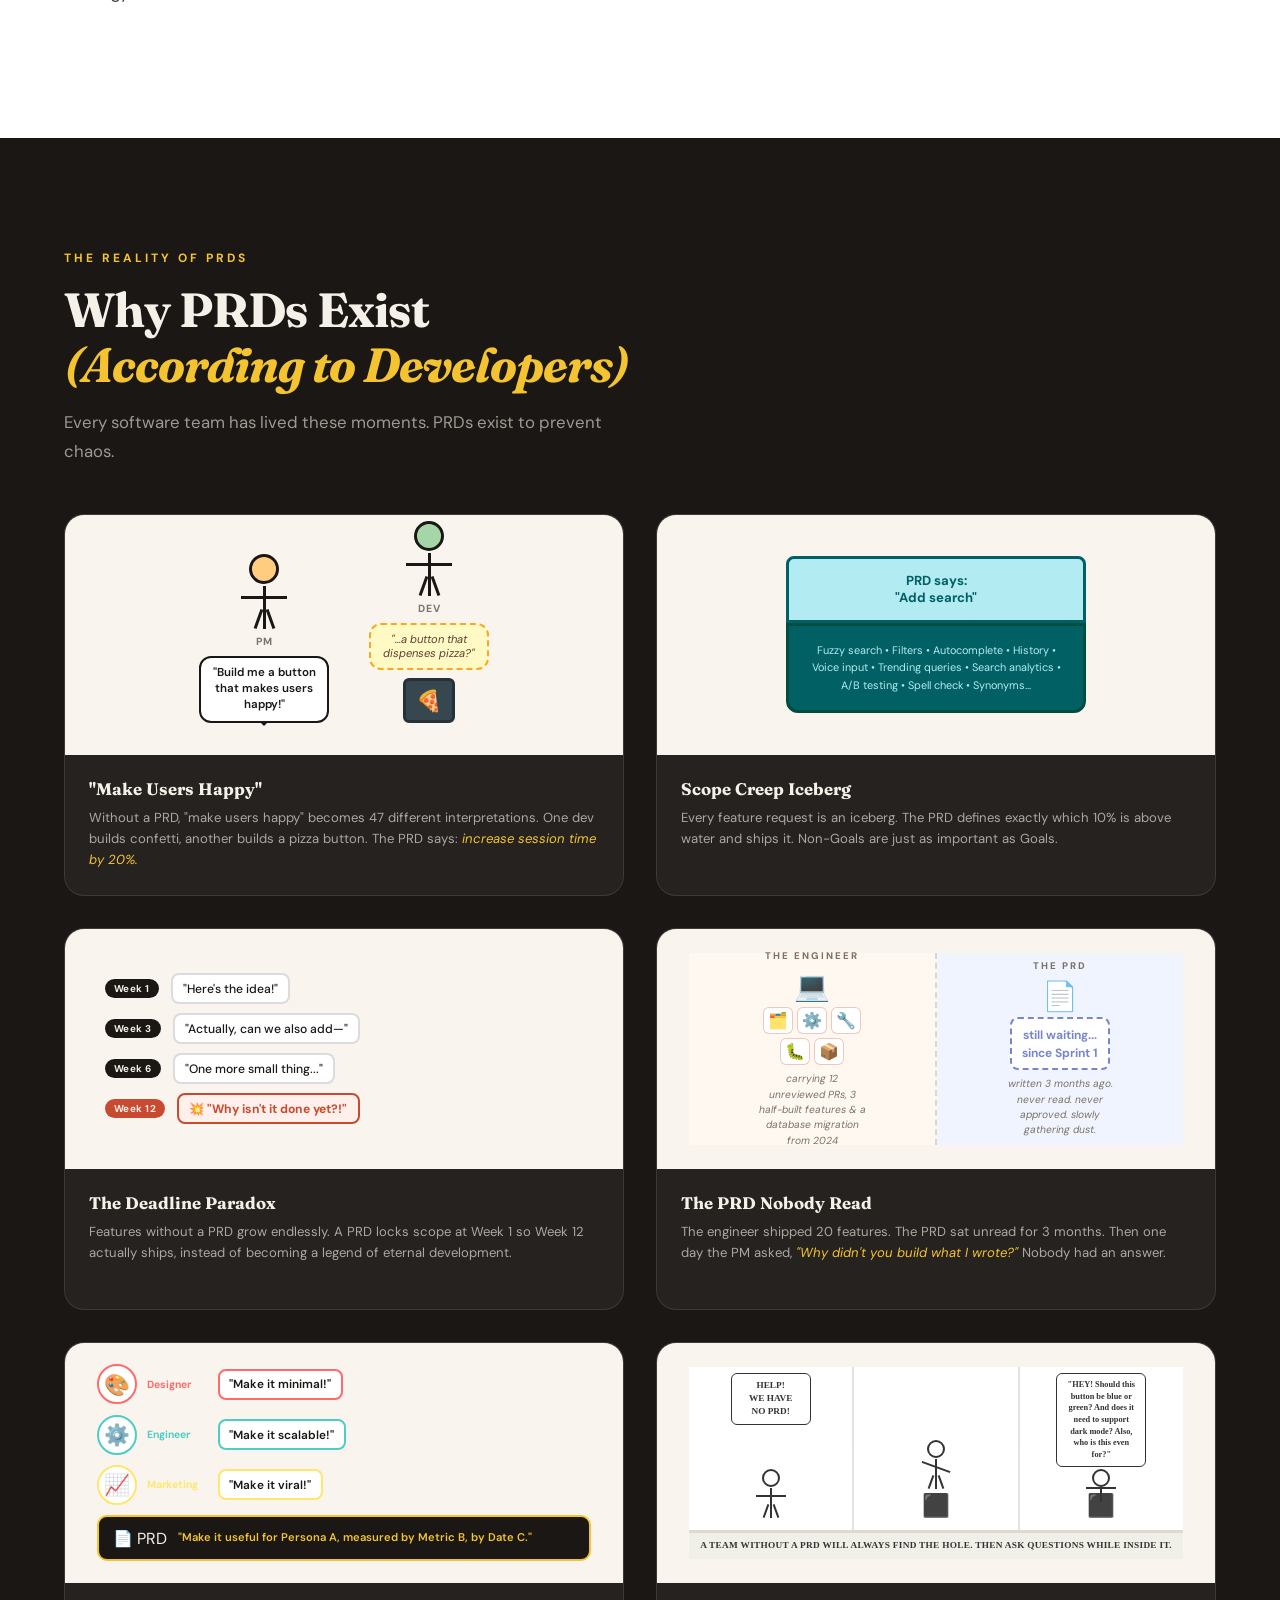
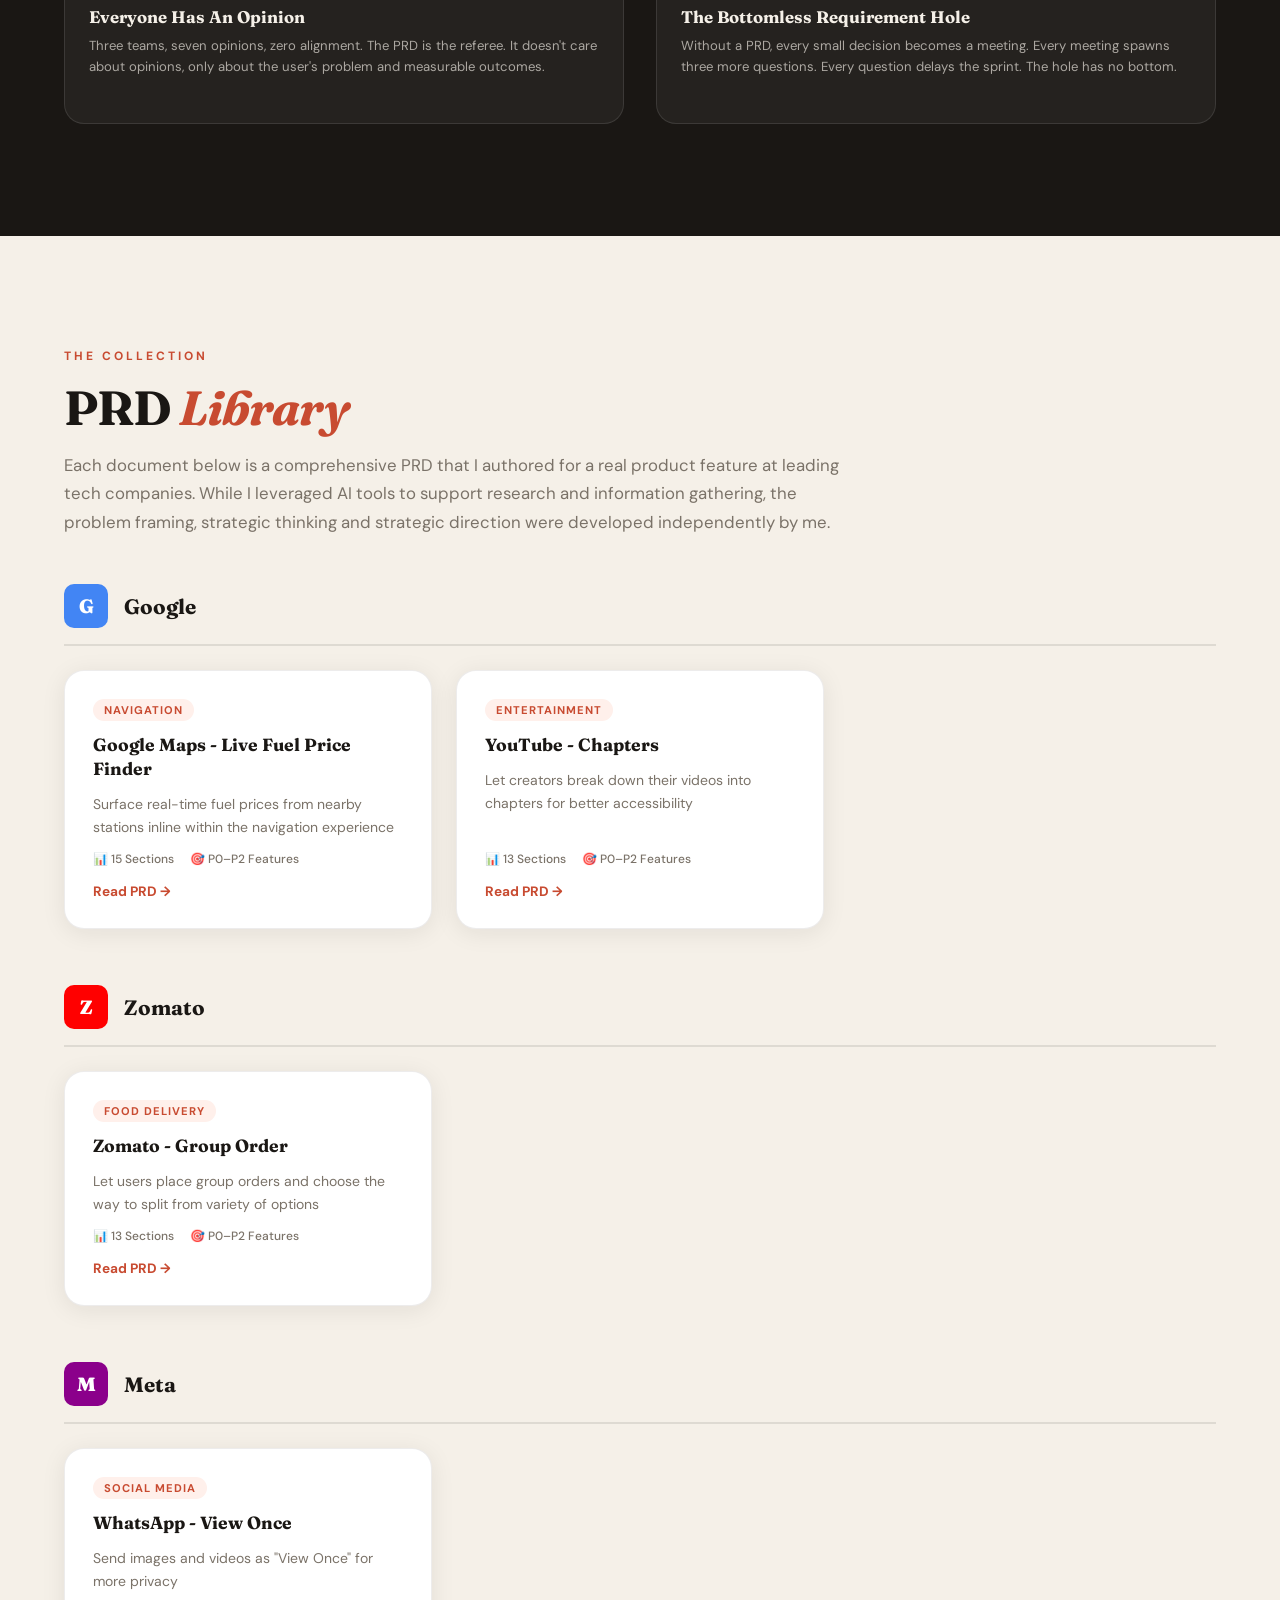
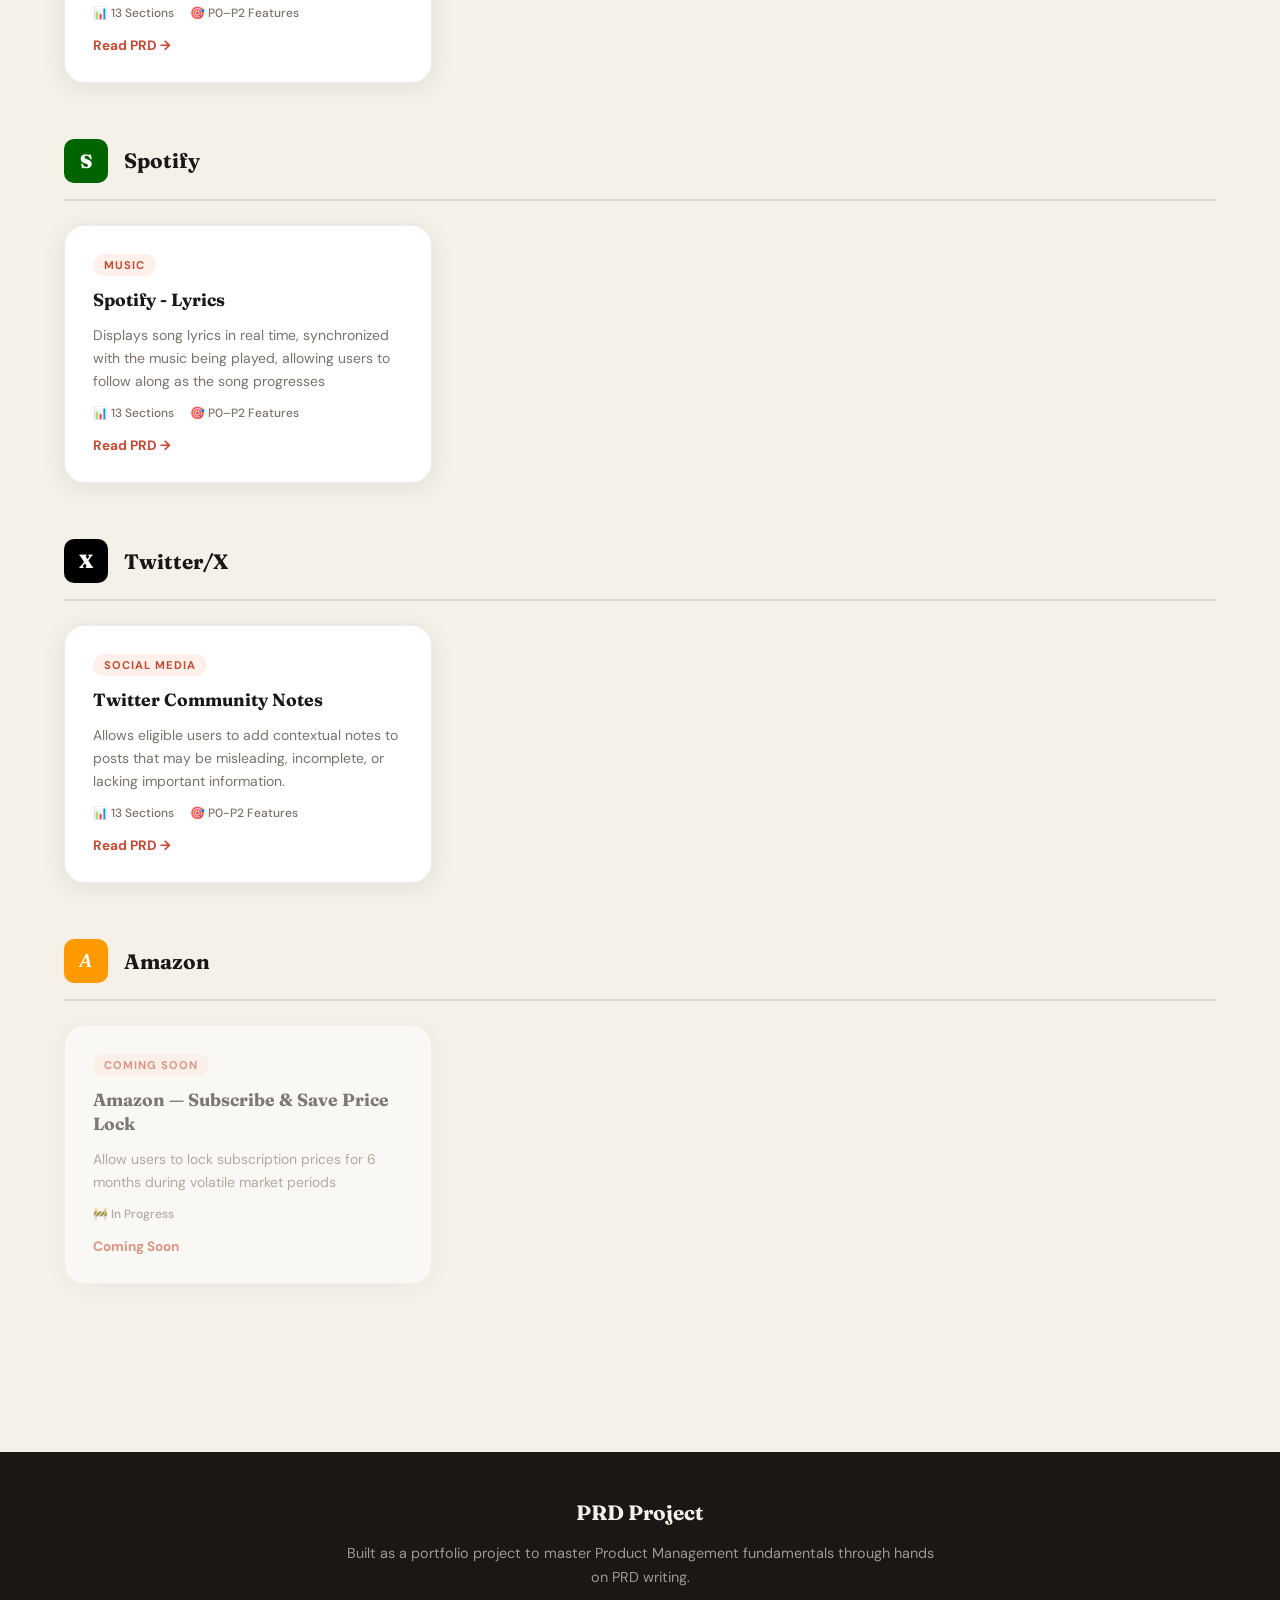
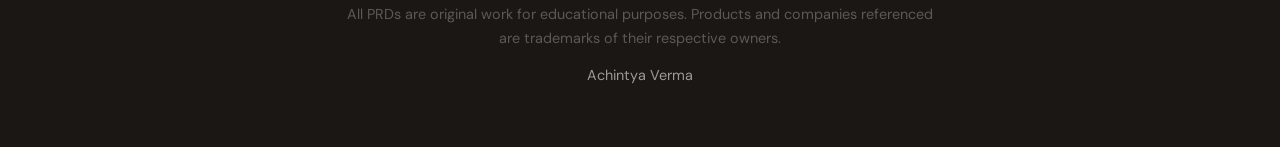
==== commit d4749e42: "Updated Code 8" ====
--- a/index.html
+++ b/index.html
@@ -367,6 +367,25 @@
 
     <div class="company-group">
       <div class="company-header">
+        <div class="company-logo twitter">X</div>
+        <h3>Twitter/X</h3>
+      </div>
+      <div class="prd-cards">
+        <a href="pages/twitter-notes.html" class="prd-card">
+          <div class="prd-card-tag">Social Media</div>
+          <h4>Twitter Community Notes</h4>
+          <p>Allows eligible users to add contextual notes to posts that may be misleading, incomplete, or lacking important information.</p>
+          <div class="prd-card-meta">
+            <span>📊 13 Sections</span>
+            <span>🎯 P0-P2 Features</span>
+          </div>
+          <div class="prd-card-arrow">Read PRD →</div>
+        </a>
+      </div>
+    </div>
+
+    <div class="company-group">
+      <div class="company-header">
         <div class="company-logo amazon">A</div>
         <h3>Amazon</h3>
       </div>
--- a/style.css
+++ b/style.css
@@ -796,6 +796,7 @@
 .company-logo.meta { background: darkmagenta; color: white; }
 .company-logo.zomato { background: red; color: white; }
 .company-logo.spotify { background: darkgreen; color: white; }
+.company-logo.twitter { background: black; color: white; }
 
 .company-header h3 {
   font-size: 1.3rem;
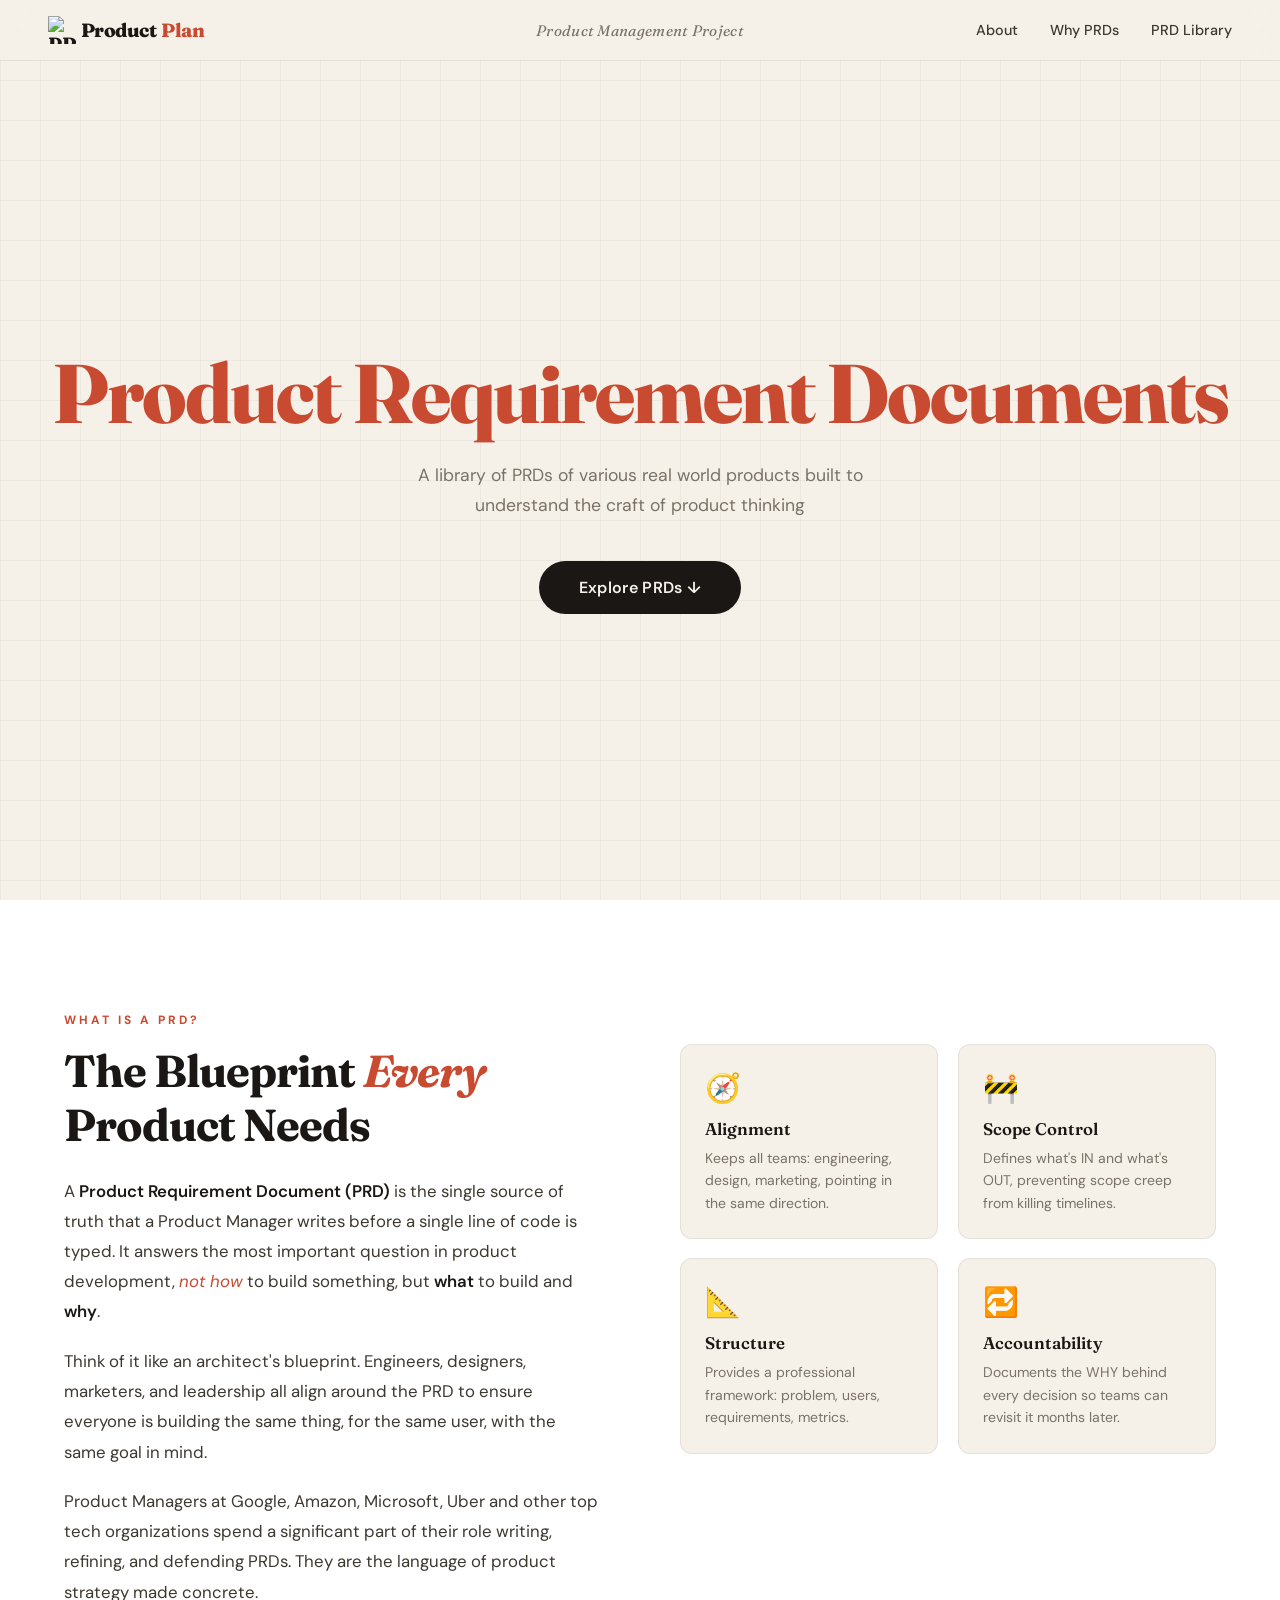
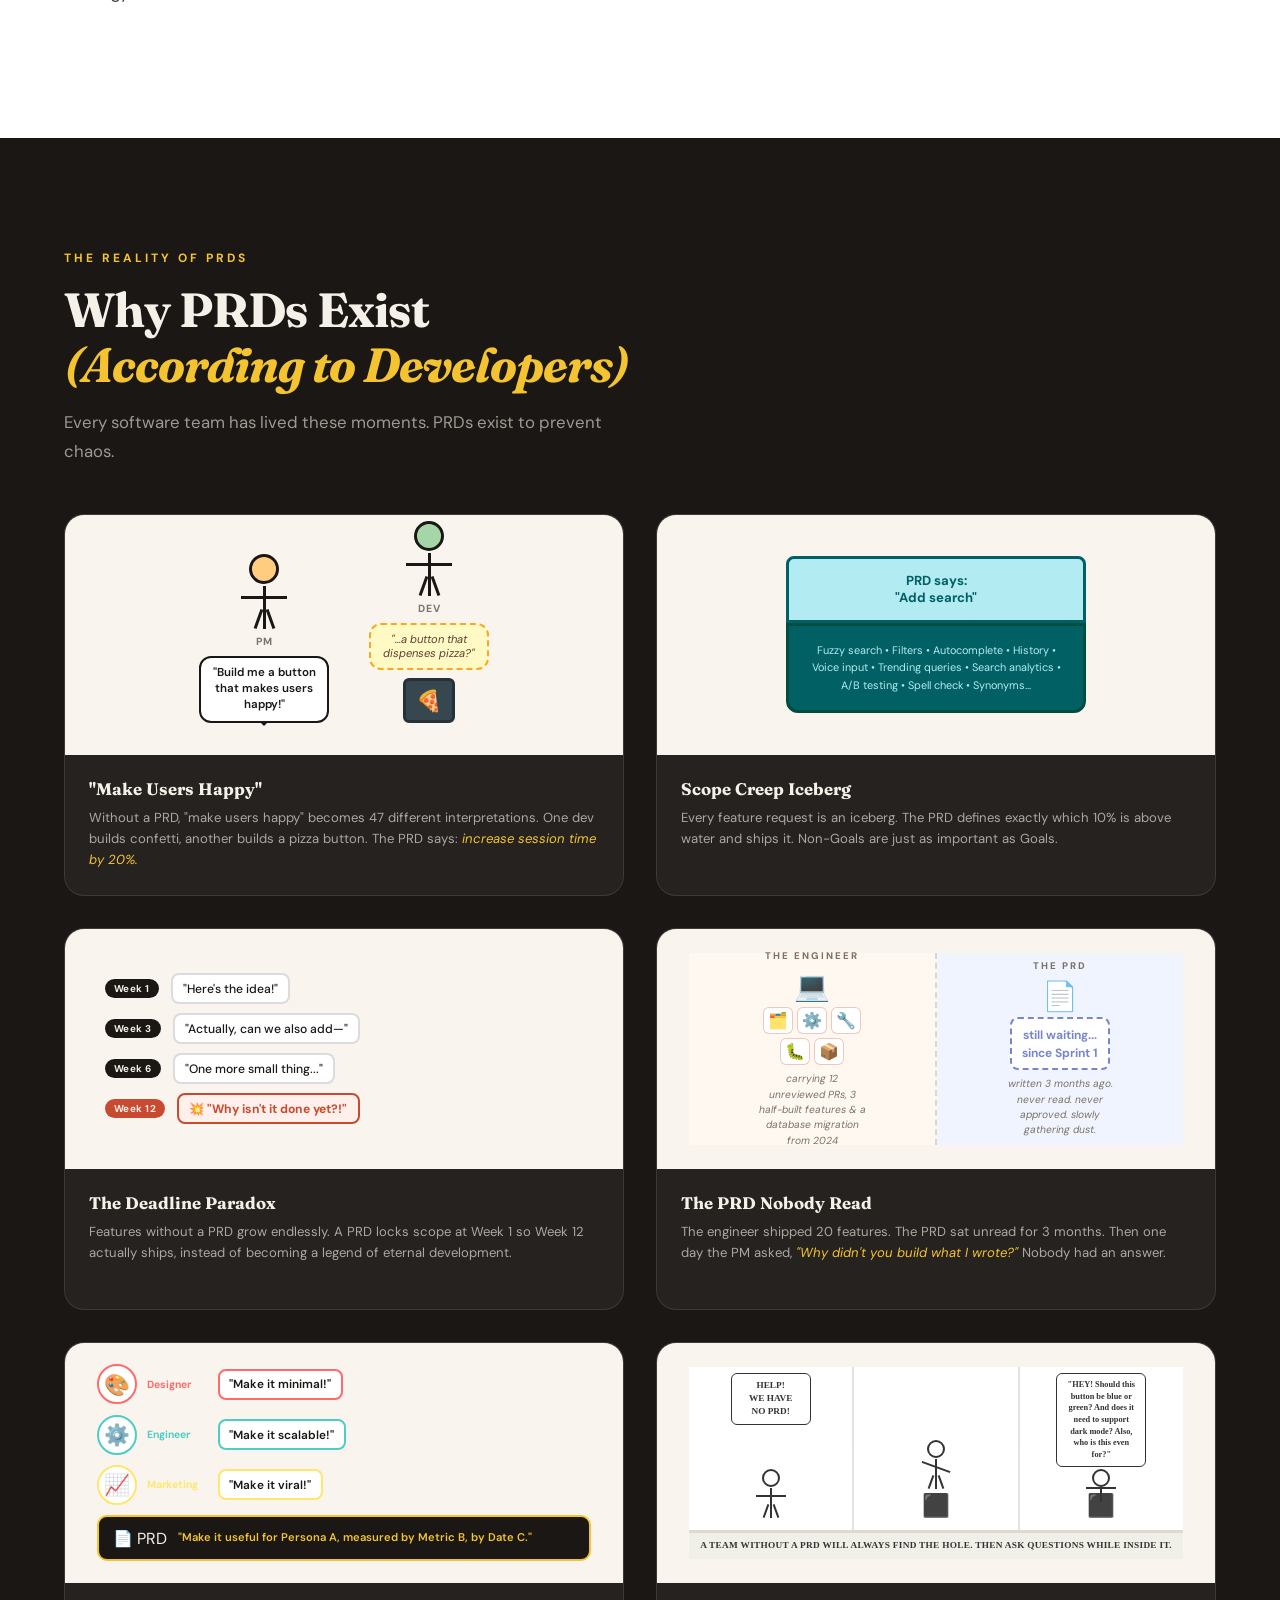
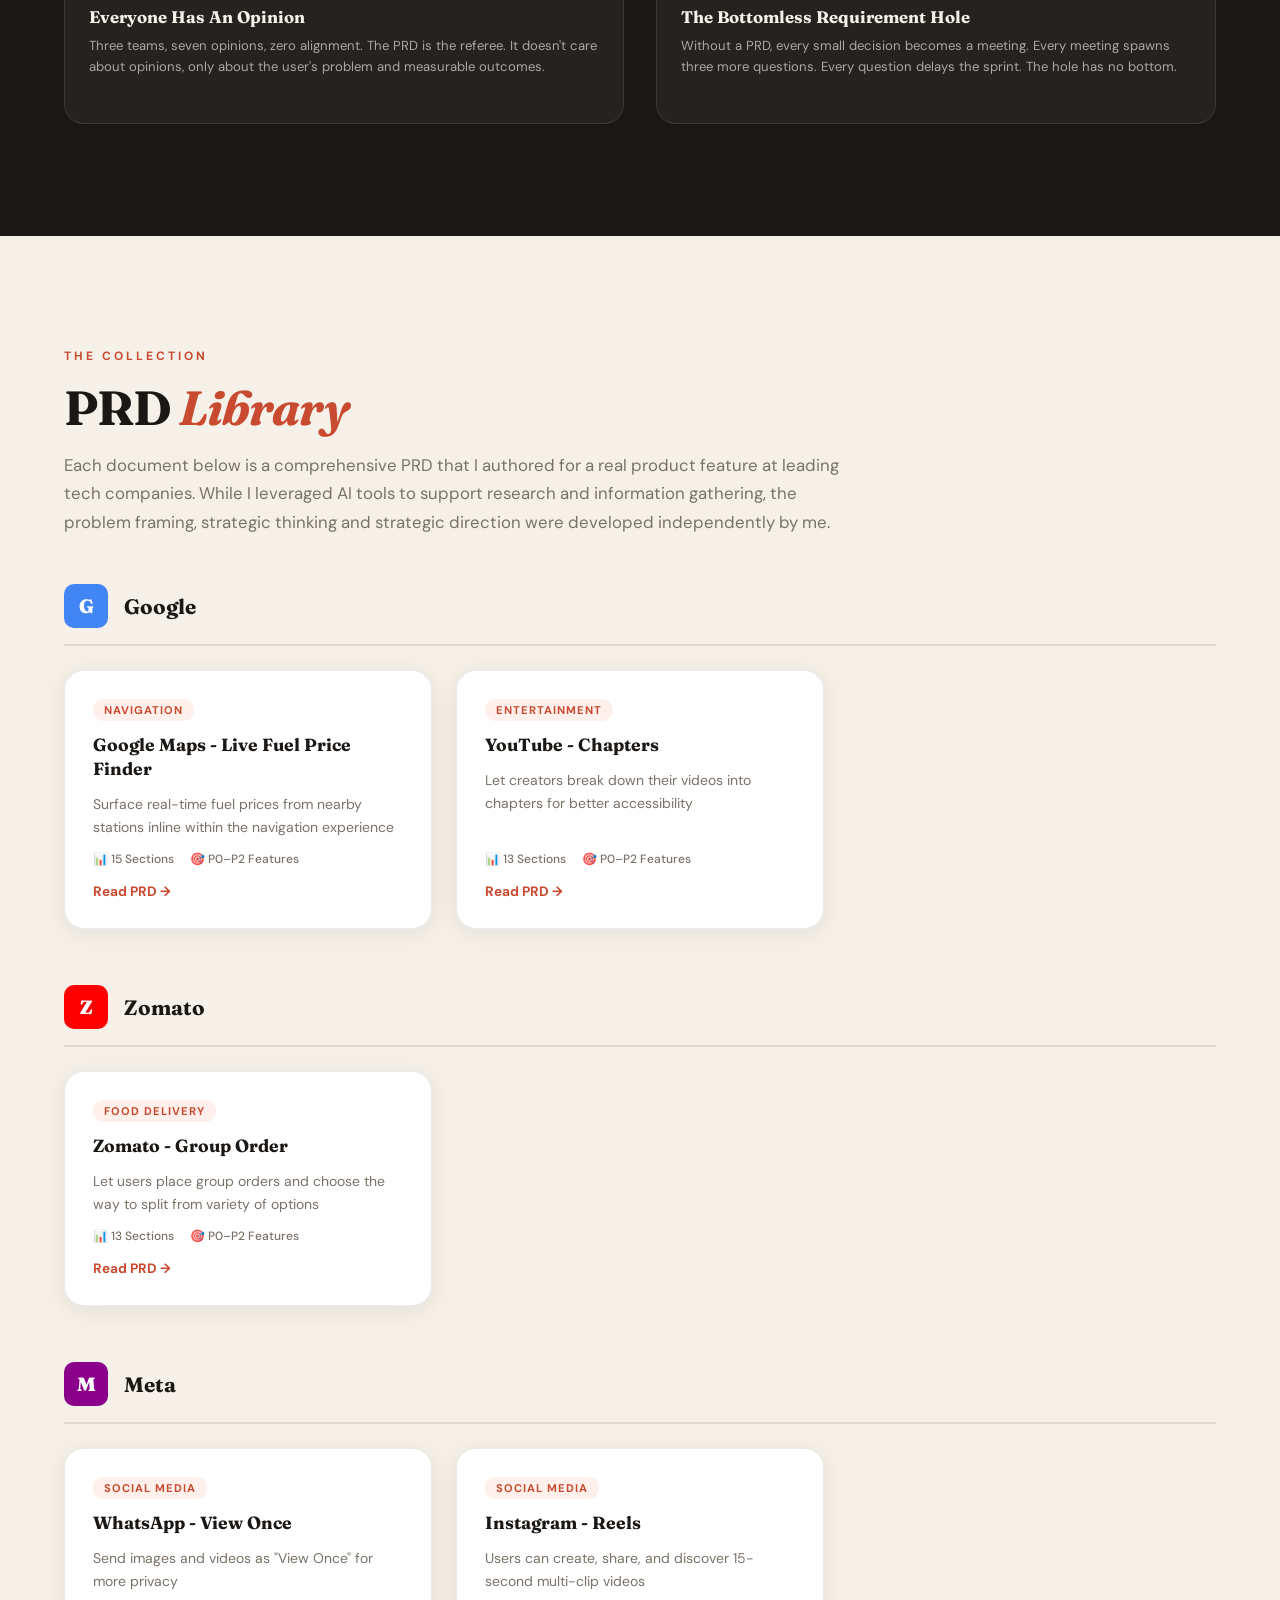
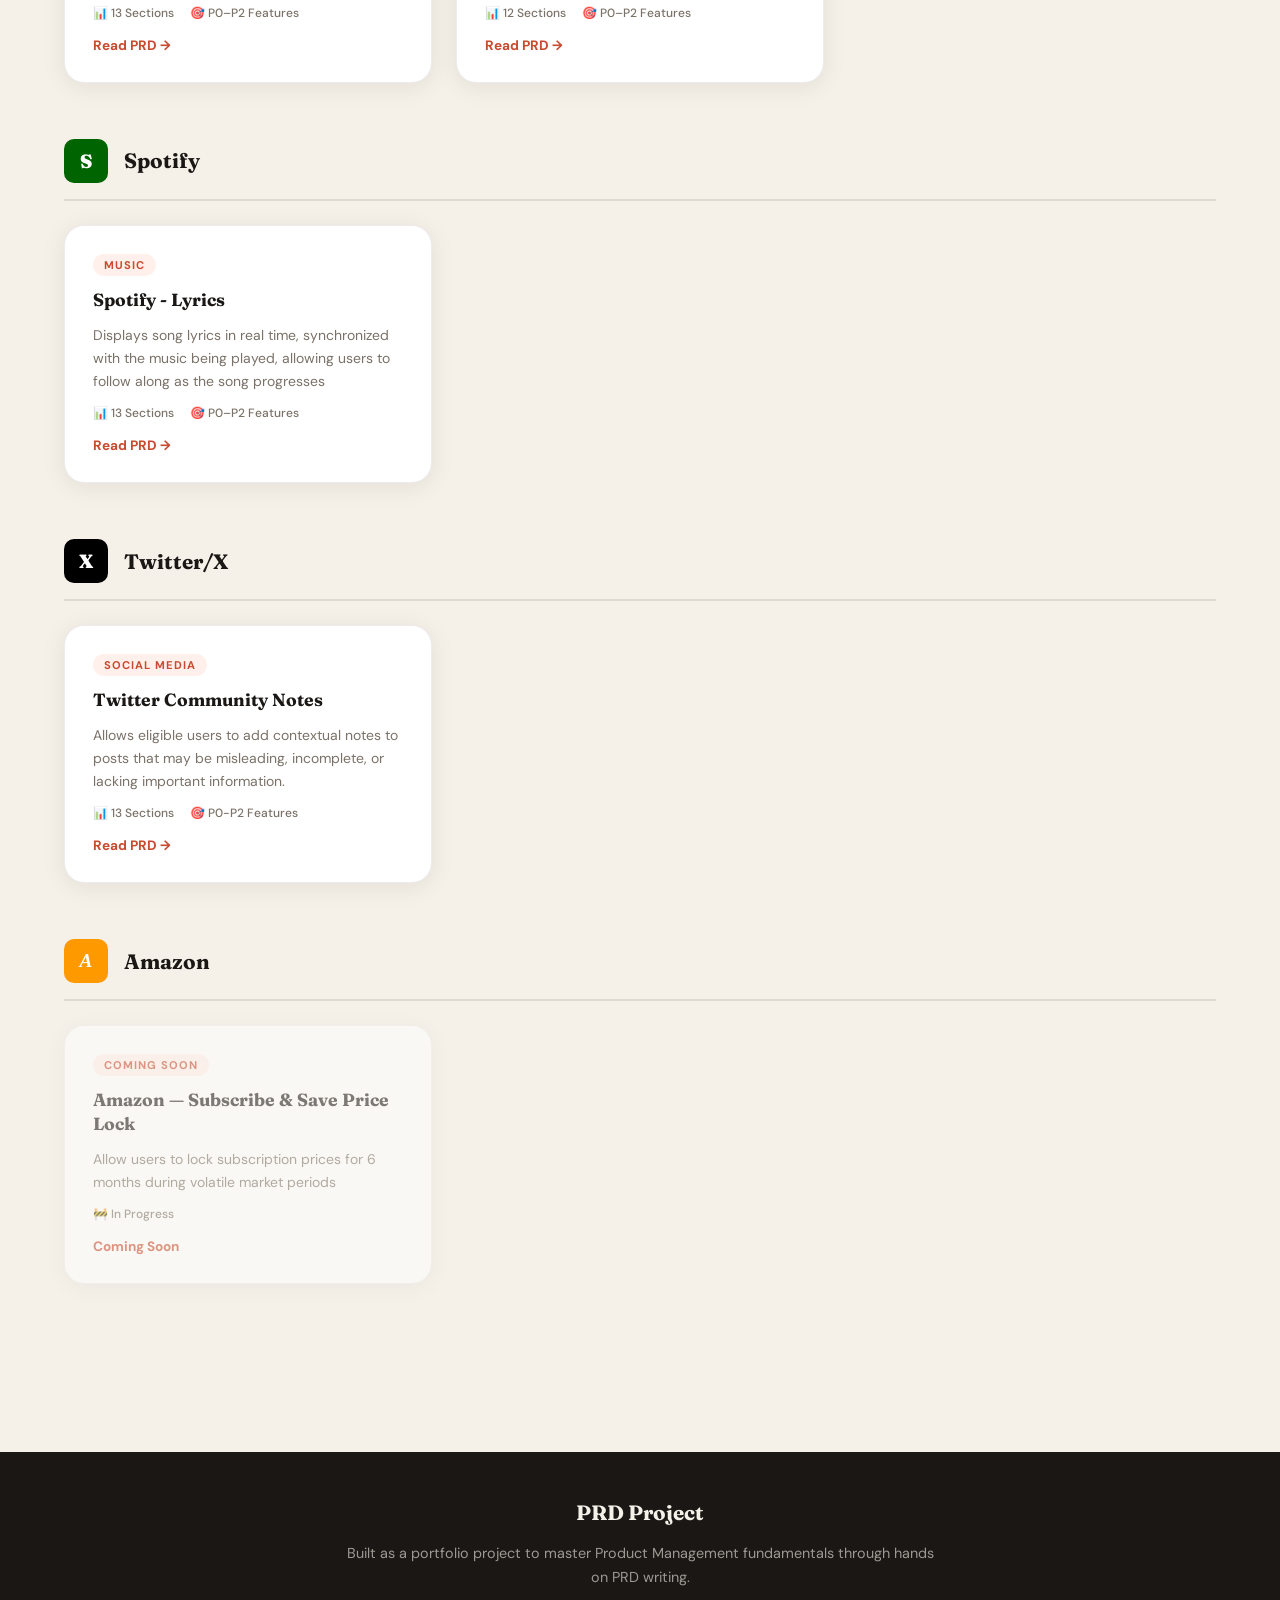
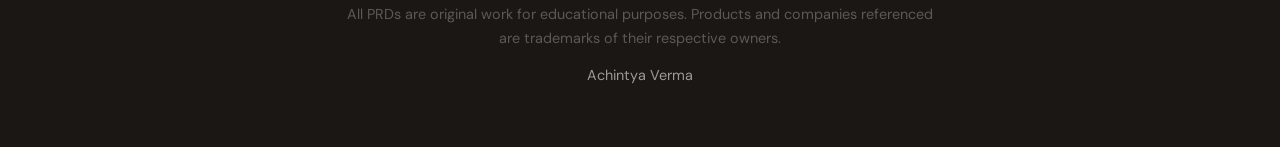
==== commit 1333b122: "Insta Update" ====
--- a/index.html
+++ b/index.html
@@ -343,7 +343,19 @@
           </div>
           <div class="prd-card-arrow">Read PRD →</div>
         </a>
-      </div>
+
+        <a href="pages/instagram-notes.html" class="prd-card">
+          <div class="prd-card-tag">Social Media</div>
+          <h4>Instagram - Reels</h4>
+          <p>Users can create, share, and discover 15-second multi-clip videos</p>
+          <div class="prd-card-meta">
+            <span>📊 12 Sections</span>
+            <span>🎯 P0–P2 Features</span>
+          </div>
+          <div class="prd-card-arrow">Read PRD →</div>
+        </a>
+      </div>
+
     </div>
 
     <div class="company-group">
